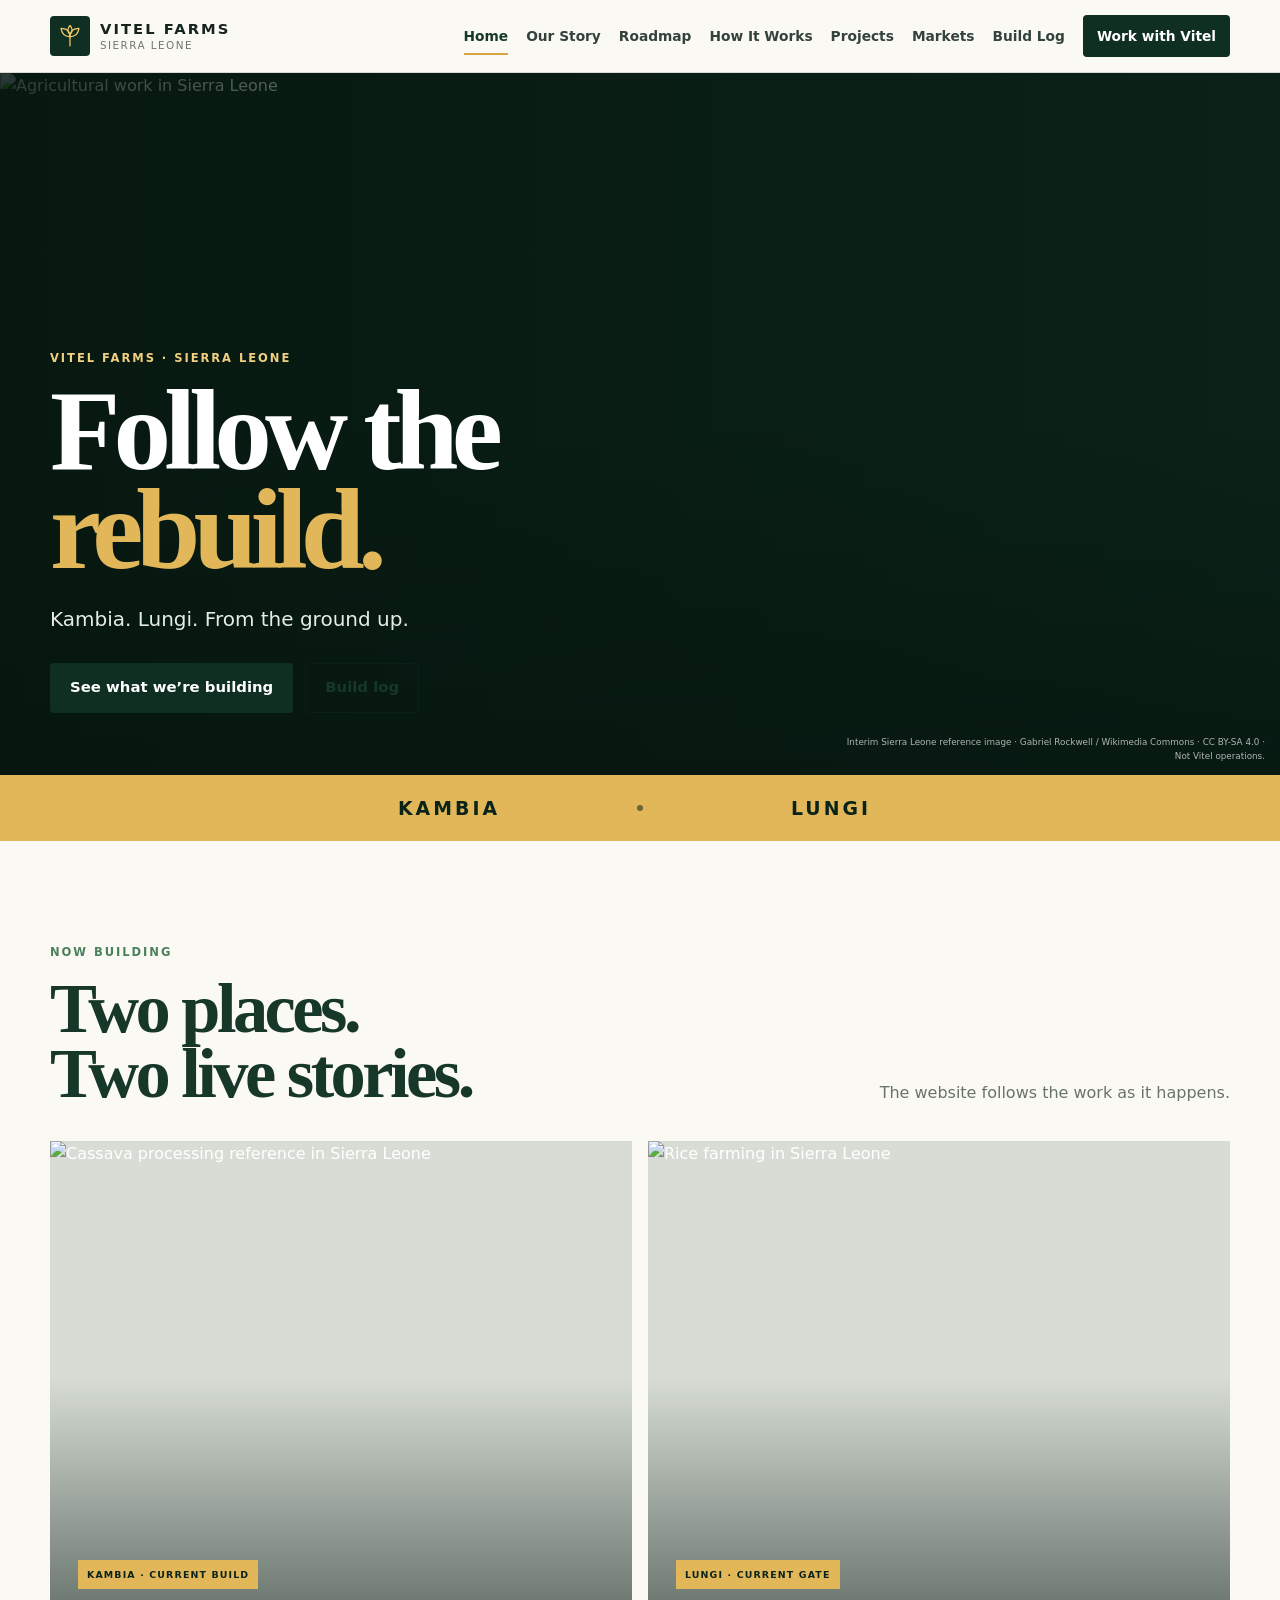
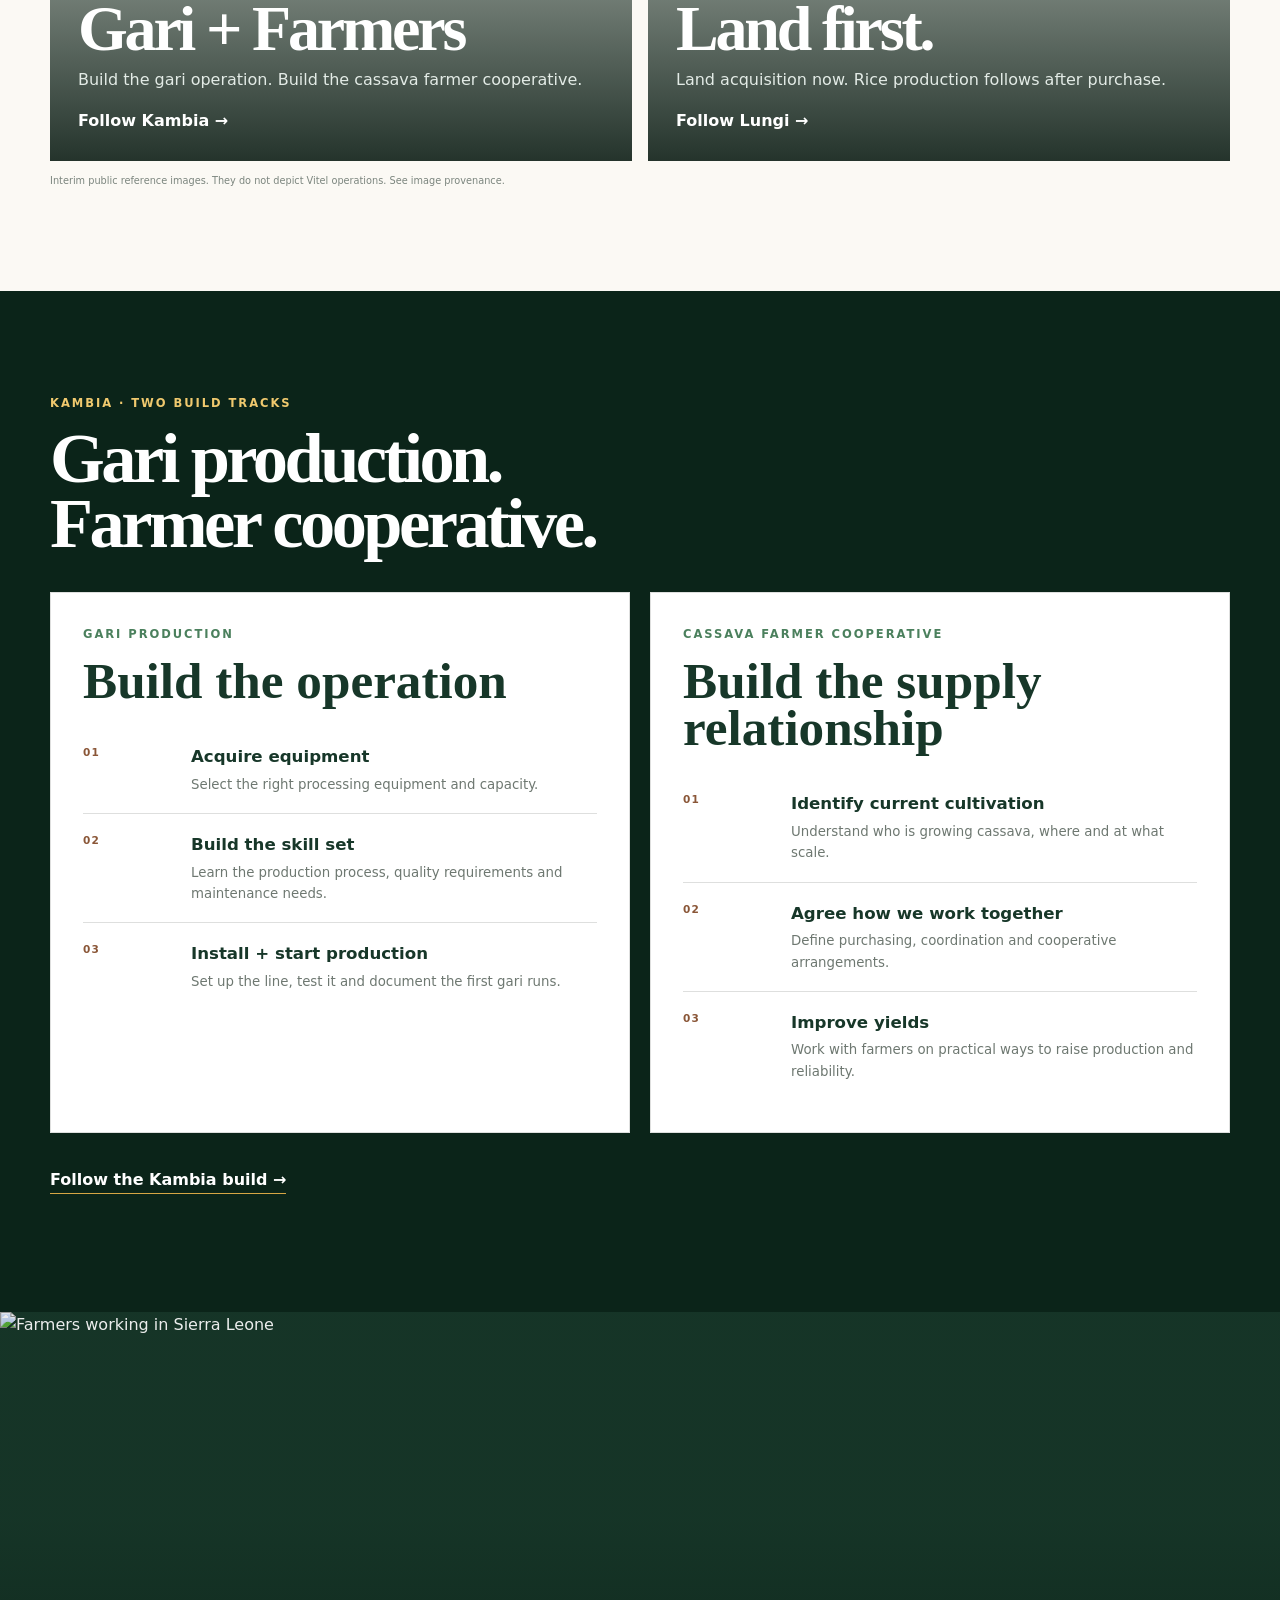
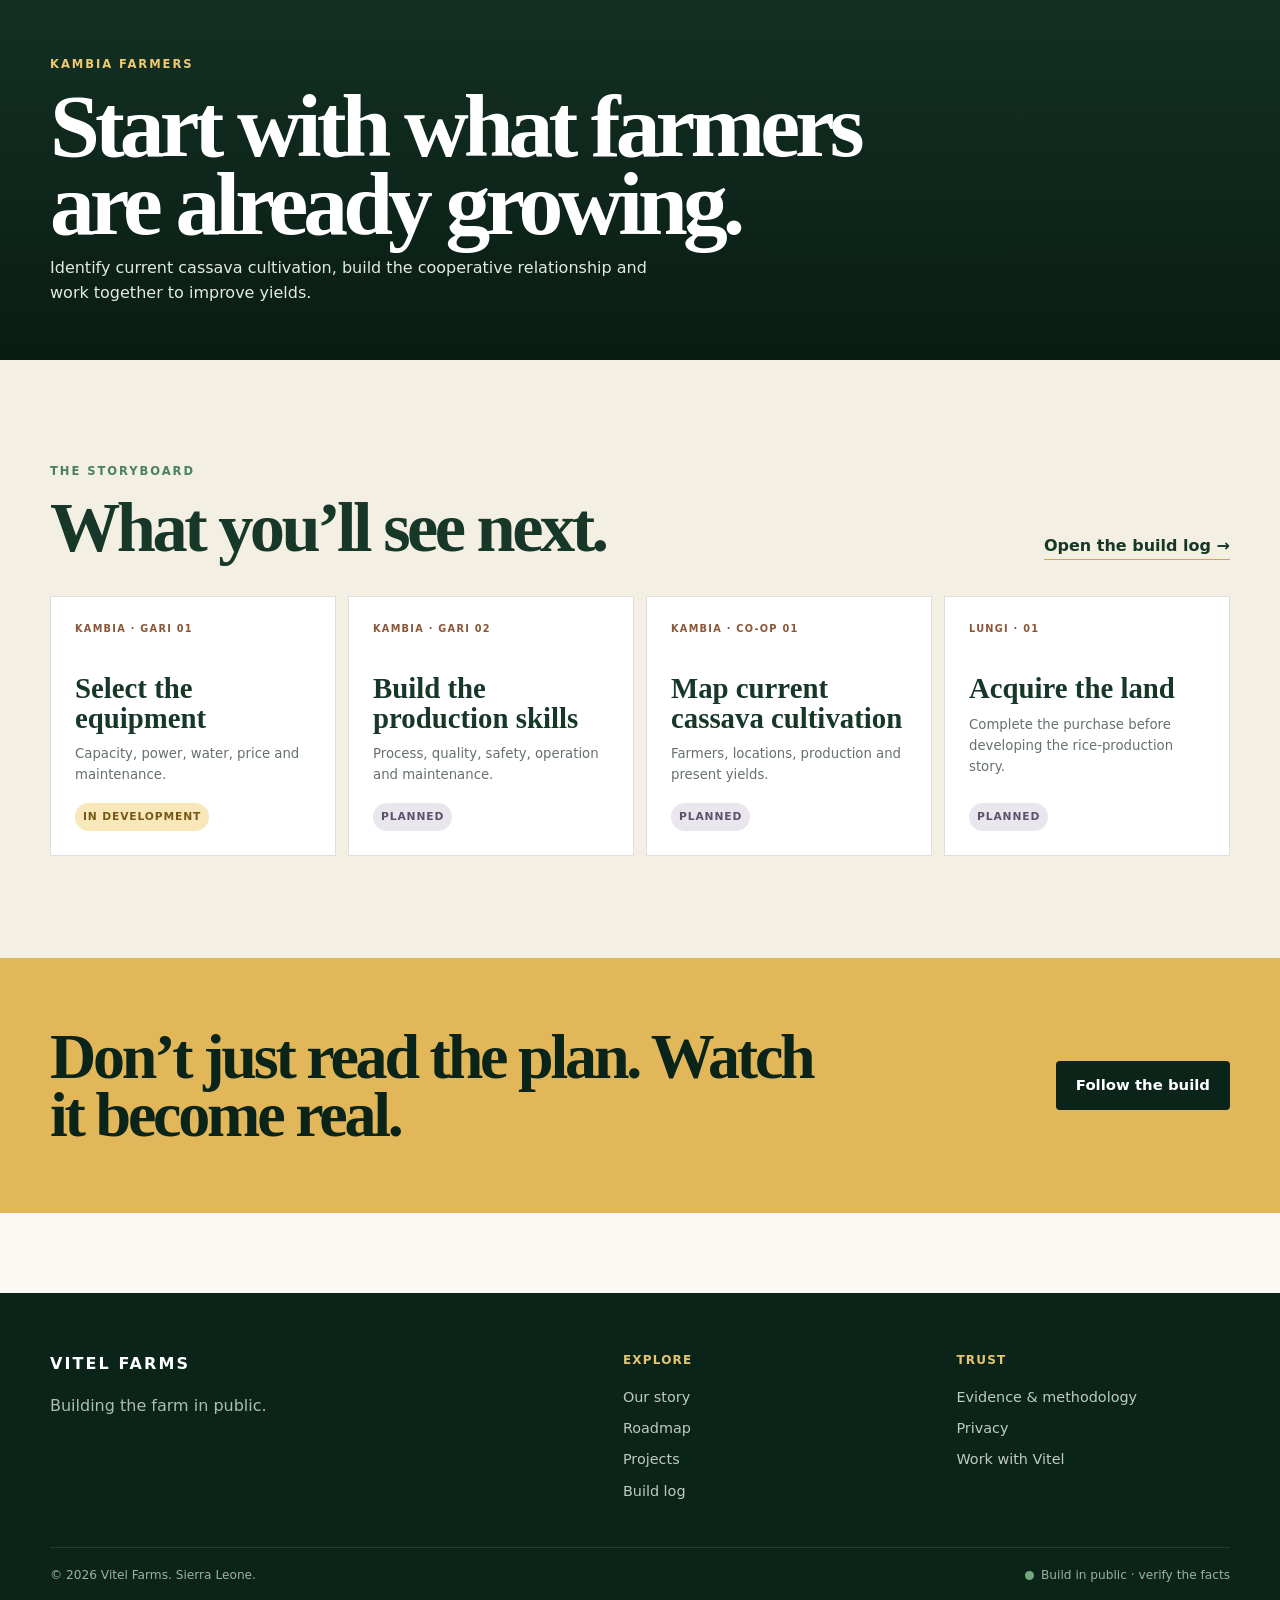
==== index.html @ 7cb83518 "Refocus Vitel homepage on Kambia gari and farmer cooperative" ====
<!doctype html>
<html lang="en">
<head>
<meta charset="utf-8"><meta name="viewport" content="width=device-width,initial-scale=1">
<title>Vitel Farms Sierra Leone · Building the farm in public</title>
<meta name="description" content="Follow Vitel Farms as it builds gari production and a cassava farmer cooperative in Kambia and moves toward land acquisition for rice production in Lungi.">
<meta name="theme-color" content="#0b2419">
<meta property="og:title" content="Vitel Farms · Building the farm in public"><meta property="og:description" content="Kambia: gari production and cassava farmer cooperative. Lungi: land acquisition for rice."><meta property="og:type" content="website"><meta property="og:site_name" content="Vitel Farms"><meta property="og:image" content="https://thetrevoryoung.github.io/vitel-farms-site/assets/img/vitel-social-card.jpg">
<meta name="twitter:card" content="summary_large_image"><meta name="twitter:title" content="Vitel Farms · Building the farm in public"><meta name="twitter:description" content="Kambia and Lungi. Follow the build from the ground up."><meta name="twitter:image" content="https://thetrevoryoung.github.io/vitel-farms-site/assets/img/vitel-social-card.jpg">
<link rel="icon" href="assets/img/favicon.svg" type="image/svg+xml"><link rel="manifest" href="site.webmanifest"><link rel="stylesheet" href="assets/css/styles.css"><link rel="stylesheet" data-vitel-visual-refresh href="assets/css/visual-refresh.css"><link rel="stylesheet" href="assets/css/build-story.css">
<script type="application/ld+json">{"@context":"https://schema.org","@type":"Organization","name":"Vitel Farms","founder":{"@type":"Person","name":"Trevor Young"},"description":"A Sierra Leonean agribusiness building gari production and a cassava farmer cooperative in Kambia and planning rice production in Lungi.","areaServed":{"@type":"Country","name":"Sierra Leone"}}</script>
</head>
<body class="story-page">
<a class="skip-link" href="#main">Skip to content</a>
<header class="site-header"><div class="shell nav-wrap"><a class="brand" href="index.html" aria-label="Vitel Farms home"><span class="brand-mark" aria-hidden="true"><svg viewBox="0 0 64 64" role="img"><path d="M32 56V30"/><path d="M32 34C19 33 11 25 10 13c12 0 21 6 22 18"/><path d="M32 34c13-1 21-9 22-21-12 0-21 6-22 18"/><path d="M32 28C25 22 25 13 32 6c7 7 7 16 0 22"/></svg></span><span class="brand-copy"><strong>VITEL FARMS</strong><small>Sierra Leone</small></span></a><button class="menu-toggle" aria-label="Open navigation" aria-expanded="false"><span></span><span></span><span></span></button><nav class="main-nav"></nav></div></header>
<main id="main">

<section class="story-hero">
<img src="https://commons.wikimedia.org/wiki/Special:Redirect/file/A_Catholic_experimental_farm_in_Sierra_Leone.jpg" alt="Agricultural work in Sierra Leone" loading="eager" fetchpriority="high">
<div class="shell"><div class="eyebrow">VITEL FARMS · SIERRA LEONE</div><h1>Follow the <span>rebuild.</span></h1><p>Kambia. Lungi. From the ground up.</p><div class="button-row"><a class="btn primary" href="#now-building">See what we’re building</a><a class="btn secondary" href="updates.html">Build log</a></div></div>
<div class="story-credit">Interim Sierra Leone reference image · Gabriel Rockwell / Wikimedia Commons · CC BY-SA 4.0 · Not Vitel operations.</div>
</section>

<div class="story-strip"><div class="shell"><span>Kambia</span><i></i><span>Lungi</span></div></div>

<section class="story-section" id="now-building"><div class="shell"><div class="story-head"><div><div class="eyebrow">NOW BUILDING</div><h2>Two places.<br>Two live stories.</h2></div><p>The website follows the work as it happens.</p></div>
<div class="project-grid">
<a class="project-card" href="cassava.html"><img src="https://commons.wikimedia.org/wiki/Special:Redirect/file/Grounded_Cassava_Pulp._Gari_Production_(Ronsab_School).jpg" alt="Cassava processing reference in Sierra Leone" loading="lazy"><div class="project-copy"><span class="project-status">KAMBIA · CURRENT BUILD</span><h3>Gari + Farmers</h3><p>Build the gari operation. Build the cassava farmer cooperative.</p><strong>Follow Kambia →</strong></div></a>
<a class="project-card" href="rice.html"><img src="https://commons.wikimedia.org/wiki/Special:Redirect/file/Sierra_Leone_rice_farming.jpg" alt="Rice farming in Sierra Leone" loading="lazy"><div class="project-copy"><span class="project-status">LUNGI · CURRENT GATE</span><h3>Land first.</h3><p>Land acquisition now. Rice production follows after purchase.</p><strong>Follow Lungi →</strong></div></a>
</div><div class="story-note">Interim public reference images. They do not depict Vitel operations. See <a href="ASSET-PROVENANCE.md">image provenance</a>.</div></div></section>

<section class="story-section dark"><div class="shell"><div class="story-head"><div><div class="eyebrow light">KAMBIA · TWO BUILD TRACKS</div><h2>Gari production.<br>Farmer cooperative.</h2></div></div>
<div class="two-track">
<article class="track-panel"><div class="eyebrow">GARI PRODUCTION</div><h3>Build the operation</h3><div class="track-steps"><div class="track-step"><b>01</b><div><strong>Acquire equipment</strong><small>Select the right processing equipment and capacity.</small></div></div><div class="track-step"><b>02</b><div><strong>Build the skill set</strong><small>Learn the production process, quality requirements and maintenance needs.</small></div></div><div class="track-step"><b>03</b><div><strong>Install + start production</strong><small>Set up the line, test it and document the first gari runs.</small></div></div></div></article>
<article class="track-panel"><div class="eyebrow">CASSAVA FARMER COOPERATIVE</div><h3>Build the supply relationship</h3><div class="track-steps"><div class="track-step"><b>01</b><div><strong>Identify current cultivation</strong><small>Understand who is growing cassava, where and at what scale.</small></div></div><div class="track-step"><b>02</b><div><strong>Agree how we work together</strong><small>Define purchasing, coordination and cooperative arrangements.</small></div></div><div class="track-step"><b>03</b><div><strong>Improve yields</strong><small>Work with farmers on practical ways to raise production and reliability.</small></div></div></div></article>
</div><p style="margin-top:24px"><a class="text-link" href="cassava.html">Follow the Kambia build →</a></p></div></section>

<section class="story-image-band">
<img src="https://commons.wikimedia.org/wiki/Special:Redirect/file/Real_African_people_working_on_their_little_farm_in_Freetown.jpg" alt="Farmers working in Sierra Leone" loading="lazy">
<div class="shell"><div class="eyebrow light">KAMBIA FARMERS</div><h2>Start with what farmers are already growing.</h2><p>Identify current cassava cultivation, build the cooperative relationship and work together to improve yields.</p></div>
</section>

<section class="story-section cream"><div class="shell"><div class="story-head"><div><div class="eyebrow">THE STORYBOARD</div><h2>What you’ll see next.</h2></div><a class="text-link" href="updates.html">Open the build log →</a></div>
<div class="build-log-grid">
<article class="build-log-card"><span class="episode">KAMBIA · GARI 01</span><h3>Select the equipment</h3><p>Capacity, power, water, price and maintenance.</p><span class="status working">IN DEVELOPMENT</span></article>
<article class="build-log-card"><span class="episode">KAMBIA · GARI 02</span><h3>Build the production skills</h3><p>Process, quality, safety, operation and maintenance.</p><span class="status planned">PLANNED</span></article>
<article class="build-log-card"><span class="episode">KAMBIA · CO-OP 01</span><h3>Map current cassava cultivation</h3><p>Farmers, locations, production and present yields.</p><span class="status planned">PLANNED</span></article>
<article class="build-log-card"><span class="episode">LUNGI · 01</span><h3>Acquire the land</h3><p>Complete the purchase before developing the rice-production story.</p><span class="status planned">PLANNED</span></article>
</div></div></section>

<section class="story-final"><div class="shell"><h2>Don’t just read the plan. Watch it become real.</h2><a class="btn" href="updates.html">Follow the build</a></div></section>

</main>
<footer class="site-footer"><div class="shell footer-grid"><div><div class="footer-brand">VITEL FARMS</div><p>Building the farm in public.</p></div><div><h3>Explore</h3></div><div><h3>Trust</h3></div></div><div class="shell footer-bottom"><span>© <span data-year>2026</span> Vitel Farms. Sierra Leone.</span><span class="status-pill"><i></i> Build in public · verify the facts</span></div></footer>
<script src="assets/js/config.js"></script><script src="assets/js/main.js"></script>
</body>
</html>
---- assets/css/styles.css ----
:root{
  --ink:#17241d;--green:#173729;--green2:#24543e;--leaf:#4b805d;--gold:#d7a644;--sand:#f7f4ec;--cream:#fcfaf5;--white:#fff;--muted:#6e776f;--line:#d9ded8;--soft:#eaf0eb;--danger:#8c3a32;
  --shadow:0 18px 45px rgba(20,46,34,.12);--radius:20px;--shell:1180px;
}
*{box-sizing:border-box}html{scroll-behavior:smooth}body{margin:0;background:var(--cream);color:var(--ink);font-family:Inter,ui-sans-serif,system-ui,-apple-system,BlinkMacSystemFont,"Segoe UI",sans-serif;line-height:1.6;-webkit-font-smoothing:antialiased}body.nav-open,body.modal-open{overflow:hidden}
a{color:inherit;text-decoration:none}img,svg{max-width:100%;display:block}button,input,textarea{font:inherit}button{cursor:pointer}.shell{width:min(calc(100% - 40px),var(--shell));margin-inline:auto}.narrow{width:min(calc(100% - 40px),820px)}.skip-link{position:absolute;left:-9999px;top:8px;background:var(--gold);color:#111;padding:.7rem 1rem;z-index:999;border-radius:8px}.skip-link:focus{left:12px}.site-header{position:sticky;top:0;z-index:80;background:rgba(252,250,245,.94);backdrop-filter:blur(12px);border-bottom:1px solid rgba(23,55,41,.1)}.nav-wrap{height:78px;display:flex;align-items:center;gap:24px}.brand{display:inline-flex;align-items:center;gap:10px;min-width:max-content}.brand-mark{width:40px;height:40px;display:grid;place-items:center;border-radius:12px;background:var(--green)}.brand-mark svg{width:26px;height:26px;fill:none;stroke:#f0c567;stroke-width:3.2;stroke-linecap:round;stroke-linejoin:round}.brand-copy{display:grid;line-height:1.05}.brand-copy strong{font-size:.98rem;letter-spacing:.1em}.brand-copy small{text-transform:uppercase;font-size:.65rem;letter-spacing:.14em;color:var(--muted);margin-top:4px}.main-nav{margin-left:auto;display:flex;align-items:center;gap:22px;font-size:.91rem;font-weight:650}.main-nav a{position:relative;padding:10px 0;color:#33433b}.main-nav a:hover,.main-nav a.active{color:var(--green)}.main-nav a.active:after{content:"";position:absolute;left:0;right:0;bottom:2px;height:2px;background:var(--gold)}.main-nav .nav-cta{padding:10px 15px;border-radius:999px;background:var(--green);color:white}.main-nav .nav-cta:after{display:none}.menu-toggle{display:none;margin-left:auto;border:0;background:transparent;width:44px;height:44px;padding:10px}.menu-toggle span{display:block;height:2px;background:var(--green);margin:6px 0;transition:.2s}.menu-toggle.open span:nth-child(1){transform:translateY(8px) rotate(45deg)}.menu-toggle.open span:nth-child(2){opacity:0}.menu-toggle.open span:nth-child(3){transform:translateY(-8px) rotate(-45deg)}
.hero{overflow:hidden}.hero-home{background:radial-gradient(circle at 75% 10%,rgba(215,166,68,.18),transparent 35%),linear-gradient(135deg,#fbfaf6,#eef3ed);padding:86px 0 76px}.hero-grid{display:grid;grid-template-columns:1.1fr .9fr;gap:72px;align-items:center}.eyebrow{font-size:.72rem;font-weight:800;letter-spacing:.17em;color:var(--leaf);margin-bottom:14px}.eyebrow.light{color:#f0c96e}.hero h1,.page-hero h1,.section-heading h2,.cta-box h2,.model-callout h2{font-family:Georgia,"Times New Roman",serif;letter-spacing:-.035em;line-height:.98;margin:0;color:var(--green)}.hero h1{font-size:clamp(4rem,8vw,7.6rem)}.hero h1 span{color:var(--gold)}.hero-lead{font-size:1.18rem;max-width:650px;color:#425047;margin:25px 0 28px}.button-row{display:flex;gap:12px;align-items:center;flex-wrap:wrap}.btn{display:inline-flex;align-items:center;justify-content:center;border:1px solid transparent;border-radius:999px;padding:12px 19px;font-weight:750;font-size:.93rem;transition:.18s}.btn:hover{transform:translateY(-1px)}.btn.primary{background:var(--green);color:white}.btn.secondary{background:transparent;color:var(--green);border-color:#9eafa5}.btn.light{background:white;color:var(--green)}.microcopy{font-size:.76rem;color:#6d786f;max-width:590px;margin-top:18px}.scoreboard-card{background:var(--green);color:white;border-radius:28px;padding:30px;box-shadow:var(--shadow);position:relative;z-index:2}.scoreboard-top{display:flex;justify-content:space-between;font-size:.69rem;text-transform:uppercase;letter-spacing:.12em;color:#b7c9bd}.rank-line{display:flex;gap:20px;align-items:center;border-bottom:1px solid rgba(255,255,255,.14);padding:28px 0 24px}.rank-line>strong{font-family:Georgia,serif;font-size:4.2rem;color:#f1c56a;line-height:1}.rank-line div{display:grid}.rank-line b{font-size:1.28rem}.rank-line small{color:#c6d2cb}.rank-track{height:10px;background:rgba(255,255,255,.12);border-radius:20px;margin:26px 0 10px;overflow:hidden}.rank-track span{display:block;height:100%;background:linear-gradient(90deg,#f1c56a,#81aa78);border-radius:inherit}.rank-destination{display:flex;justify-content:space-between;align-items:center;font-size:.8rem;color:#bccbc1}.rank-destination b{font-family:Georgia,serif;font-size:1.7rem;color:white}.root-lines{height:90px;width:78%;margin:-12px auto 0;position:relative}.root-lines i{position:absolute;top:0;width:2px;background:linear-gradient(var(--gold),transparent);height:80px;transform-origin:top}.root-lines i:nth-child(1){left:25%;transform:rotate(25deg)}.root-lines i:nth-child(2){left:42%;transform:rotate(8deg)}.root-lines i:nth-child(3){left:58%;transform:rotate(-8deg)}.root-lines i:nth-child(4){left:75%;transform:rotate(-25deg)}
.stats-band{background:white;border-block:1px solid var(--line)}.stats-grid{display:grid;grid-template-columns:repeat(4,1fr)}.stats-grid>div{padding:30px 26px;border-right:1px solid var(--line);display:grid}.stats-grid>div:last-child{border-right:0}.stats-grid strong{font-family:Georgia,serif;font-size:2.15rem;color:var(--green);line-height:1.05}.stats-grid span{font-weight:700;margin-top:5px}.stats-grid small{color:var(--muted);font-size:.76rem}.section{padding:88px 0}.section.muted{background:#f0f3ee}.section.dark{background:var(--green);color:white}.split{display:grid;grid-template-columns:minmax(0,.8fr) minmax(0,1.2fr);gap:80px;align-items:start}.split.compact{gap:55px}.section-heading h2,.cta-box h2,.model-callout h2{font-size:clamp(2.4rem,4vw,4.1rem)}.section-heading p{color:var(--muted);font-size:1.05rem}.section-heading.centered{text-align:center;max-width:760px;margin:0 auto 42px}.prose{font-size:1.02rem;color:#425047}.prose p:first-child{margin-top:0}.text-link{display:inline-flex;margin-top:10px;font-weight:800;color:var(--green);border-bottom:1px solid var(--gold)}.dark .text-link{color:white}.four-grid,.three-grid,.two-grid,.six-grid{display:grid;gap:20px}.four-grid{grid-template-columns:repeat(4,1fr)}.three-grid{grid-template-columns:repeat(3,1fr)}.two-grid{grid-template-columns:repeat(2,1fr)}.six-grid{grid-template-columns:repeat(3,1fr)}.process-card,.feature-card,.pathway-card,.contact-path,.update-card,.product-grid>article,.market-cards>article,.readiness-grid>div{background:white;border:1px solid #dde2dc;border-radius:var(--radius);padding:28px;box-shadow:0 9px 24px rgba(24,53,40,.04)}.process-card>span,.contact-path>span,.icon-num{display:inline-flex;width:38px;height:38px;border-radius:50%;align-items:center;justify-content:center;background:#edf2ec;color:var(--green);font-weight:850;font-size:.8rem}.process-card h3,.feature-card h3,.pathway-card h3,.contact-path h2,.product-grid h3,.market-cards h3{color:var(--green);line-height:1.2}.process-card p,.feature-card p,.pathway-card p{color:#5a655e}.pathway-card{display:block;transition:.2s}.pathway-card:hover{transform:translateY(-4px);box-shadow:var(--shadow)}.pathway-card>span{font-size:.71rem;text-transform:uppercase;letter-spacing:.1em;color:var(--leaf);font-weight:850}.pathway-card b{color:var(--green)}.model-callout{display:grid;grid-template-columns:1fr .8fr;gap:70px;align-items:center}.dark h2{color:white}.dark p{color:#d5ded8}.network-graphic{min-height:340px;position:relative;display:grid;place-items:center}.nucleus{width:104px;height:104px;border-radius:50%;background:var(--gold);color:var(--green);display:grid;place-items:center;font:bold 3rem Georgia;box-shadow:0 0 0 18px rgba(255,255,255,.06),0 0 0 62px rgba(255,255,255,.04)}.node{position:absolute;width:22px;height:22px;border-radius:50%;background:#95b79e;box-shadow:0 0 0 7px rgba(255,255,255,.05)}.n1{top:10%;left:25%}.n2{top:17%;right:20%}.n3{top:50%;right:7%}.n4{bottom:8%;right:29%}.n5{bottom:12%;left:20%}.n6{top:48%;left:5%}.evidence-strip{border-top:1px solid var(--line);background:#fbfaf5}.cta-section{padding-top:25px}.cta-box{background:linear-gradient(125deg,#e9efe8,#f8eed5);border-radius:28px;padding:45px 52px;display:flex;justify-content:space-between;gap:30px;align-items:center}.cta-box h2{font-size:clamp(2rem,3vw,3.1rem);max-width:760px}
.page-hero{padding:80px 0 65px;background:radial-gradient(circle at 80% 0,rgba(215,166,68,.16),transparent 30%),linear-gradient(#f8f6ef,#eff2ed);border-bottom:1px solid var(--line)}.page-hero h1{font-size:clamp(3.2rem,6vw,5.7rem)}.page-hero p{font-size:1.15rem;color:#536058;max-width:700px}.mission-hero{background:radial-gradient(circle at 80% 0,rgba(215,166,68,.2),transparent 32%),linear-gradient(#eef3ed,#faf7ef)}.notice,.trust-banner,.legal-note{border-left:4px solid var(--gold);background:#f4f0e4;padding:16px 18px;border-radius:0 12px 12px 0}.timeline{display:grid;grid-template-columns:repeat(4,1fr);gap:1px;background:#d9dfd8;border:1px solid #d9dfd8;border-radius:18px;overflow:hidden}.timeline article{background:white;padding:26px}.timeline span{font-size:.72rem;font-weight:850;letter-spacing:.08em;color:var(--leaf)}.timeline h3{color:var(--green)}.values-list{display:grid;grid-template-columns:repeat(2,1fr);gap:14px}.values-list>div{border:1px solid var(--line);background:white;border-radius:14px;padding:17px}.values-list b{color:var(--green)}.values-list p{margin:4px 0 0;color:var(--muted)}.legacy-artifacts{display:grid;grid-template-columns:.58fr 1.42fr;gap:22px;margin-top:34px}.legacy-artifact{margin:0;background:white;border:1px solid var(--line);border-radius:18px;padding:18px;display:flex;flex-direction:column;justify-content:center}.legacy-artifact img{max-height:230px;width:100%;object-fit:contain;background:#fff}.legacy-artifact figcaption{font-size:.78rem;color:var(--muted);margin-top:12px}.rank-table-wrap{overflow-x:auto;border:1px solid var(--line);border-radius:16px;background:white}.rank-table{width:100%;border-collapse:collapse;min-width:620px}.rank-table th,.rank-table td{padding:13px 16px;border-bottom:1px solid #e5e8e4;text-align:left}.rank-table th{font-size:.74rem;text-transform:uppercase;letter-spacing:.08em;background:#eef2ed;color:var(--green)}.rank-table tr:last-child td{border-bottom:0}.table-note,.source-note{font-size:.78rem;color:var(--muted)}.milestone-line{display:grid;gap:0}.milestone-line>div{padding:22px 0;border-bottom:1px solid var(--line);display:grid;grid-template-columns:120px 1fr;gap:20px}.milestone-line span{font-weight:850;color:var(--leaf)}.system-map{height:480px;position:relative;display:grid;place-items:center}.system-center{width:130px;height:130px;border-radius:50%;background:var(--gold);display:grid;place-items:center;color:var(--green);font-weight:900;text-align:center;padding:15px;z-index:3}.system-ring{position:absolute;border:1px solid rgba(255,255,255,.28);border-radius:50%}.r1{width:280px;height:280px}.r2{width:450px;height:450px}.center-note{text-align:center;color:#d8e0db}.guardrails .x-list{margin:0;padding:0;list-style:none}.x-list li{padding:10px 0 10px 27px;position:relative;border-bottom:1px solid var(--line)}.x-list li:before{content:"×";position:absolute;left:0;color:var(--danger);font-weight:900}.check-list{list-style:none;padding:0}.check-list li{position:relative;padding:8px 0 8px 27px}.check-list li:before{content:"✓";position:absolute;left:0;color:var(--leaf);font-weight:900}.readiness-grid{display:grid;grid-template-columns:repeat(3,1fr);gap:18px}.stats-band.internal .stats-grid strong{font-size:1.65rem}.product-grid{display:grid;grid-template-columns:repeat(3,1fr);gap:18px}.market-cards{display:grid;grid-template-columns:repeat(2,1fr);gap:18px}.trust-banner{margin-top:28px}.updates-grid{display:grid;grid-template-columns:repeat(2,1fr);gap:18px}.update-card{position:relative}.update-meta{display:flex;gap:10px;align-items:center;margin-bottom:10px}.status{font-size:.67rem;font-weight:900;letter-spacing:.08em;text-transform:uppercase;padding:5px 8px;border-radius:999px}.status.complete{background:#dcebdd;color:#31593b}.status.working{background:#f8e8b9;color:#765817}.status.verify{background:#dce9ef;color:#315b6e}.status.planned{background:#e9e6ee;color:#5d526b}.status-key{display:flex;gap:8px;flex-wrap:wrap}.contact-grid{display:grid;grid-template-columns:repeat(3,1fr);gap:18px}.contact-path ul{padding-left:20px;color:#5d685f}.contact-status{display:flex;gap:12px;align-items:flex-start;background:#edf2ed;border:1px solid #d9e1da;border-radius:14px;padding:17px}.contact-status i,.status-pill i{width:9px;height:9px;border-radius:50%;background:var(--gold);flex:0 0 auto;margin-top:7px}.contact-status div{display:grid}.contact-status small{color:var(--muted)}.modal{display:none;position:fixed;inset:0;z-index:120}.modal[aria-hidden="false"]{display:block}.modal-backdrop{position:absolute;inset:0;background:rgba(12,27,20,.72)}.modal-panel{position:relative;width:min(calc(100% - 34px),620px);max-height:90vh;overflow:auto;margin:5vh auto;background:white;border-radius:22px;padding:34px;box-shadow:var(--shadow)}.modal-close{position:absolute;right:16px;top:12px;border:0;background:transparent;font-size:2rem;color:var(--muted)}.modal form{display:grid;gap:13px}.modal label{display:grid;gap:5px;font-size:.82rem;font-weight:750;color:#405048}.modal input,.modal textarea{width:100%;border:1px solid #cdd6cf;border-radius:10px;padding:11px 12px;background:#fbfcfa}.modal input:focus,.modal textarea:focus{outline:2px solid rgba(36,84,62,.25);border-color:var(--leaf)}.form-feedback{min-height:1.5em;color:var(--leaf);font-size:.82rem}.source-list{display:grid;gap:14px}.source-list>div{padding:18px;border:1px solid var(--line);border-radius:14px;background:white}.source-list a{font-weight:800;color:var(--green)}.legal-copy{max-width:800px}.legal-copy h2{color:var(--green);margin-top:2em}.legal-copy p,.legal-copy li{color:#4f5d55}.light-prose{color:#d7e0da}
.site-footer{background:#102b20;color:#d6dfd8;margin-top:80px}.footer-grid{display:grid;grid-template-columns:1.5fr .8fr .8fr;gap:60px;padding:58px 0 40px}.footer-brand{font-weight:900;letter-spacing:.13em;color:white}.site-footer h3{font-size:.75rem;text-transform:uppercase;letter-spacing:.1em;color:#e7c46e;margin:0 0 12px}.site-footer a{display:block;color:#becbc3;font-size:.9rem;padding:4px 0}.site-footer p{color:#aebdb4}.footer-bottom{padding:18px 0 24px;border-top:1px solid rgba(255,255,255,.1);display:flex;justify-content:space-between;gap:20px;font-size:.76rem;color:#9faea5}.status-pill{display:inline-flex;align-items:center;gap:7px}.status-pill i{margin-top:0;background:#74a87e}
.reveal{opacity:1;transform:none}.delay-1,.delay-2,.delay-3{transition-delay:0s}@media (prefers-reduced-motion:reduce){html{scroll-behavior:auto}.btn,.pathway-card{transition:none}}
@media(max-width:980px){.main-nav{display:none;position:fixed;inset:78px 0 auto 0;background:var(--cream);padding:20px 24px 30px;box-shadow:0 20px 30px rgba(0,0,0,.08);flex-direction:column;align-items:stretch;gap:0;max-height:calc(100vh - 78px);overflow:auto}.main-nav.open{display:flex}.main-nav a{padding:13px 5px;border-bottom:1px solid var(--line)}.main-nav a.active:after{display:none}.main-nav .nav-cta{margin-top:13px;text-align:center;border:0}.menu-toggle{display:block}.hero-grid,.split,.model-callout{grid-template-columns:1fr;gap:42px}.hero-visual{max-width:620px}.four-grid,.timeline{grid-template-columns:repeat(2,1fr)}.three-grid,.contact-grid,.product-grid,.readiness-grid{grid-template-columns:repeat(2,1fr)}.six-grid{grid-template-columns:repeat(2,1fr)}.stats-grid{grid-template-columns:repeat(2,1fr)}.stats-grid>div:nth-child(2){border-right:0}.stats-grid>div:nth-child(-n+2){border-bottom:1px solid var(--line)}.footer-grid{grid-template-columns:1fr 1fr}.footer-grid>div:first-child{grid-column:1/-1}.legacy-artifacts{grid-template-columns:1fr 1.5fr}}
@media(max-width:650px){.shell,.narrow{width:min(calc(100% - 28px),var(--shell))}.nav-wrap{height:70px}.main-nav{inset:70px 0 auto}.hero-home{padding:58px 0 48px}.hero h1{font-size:clamp(3.5rem,18vw,5.5rem)}.page-hero{padding:58px 0 50px}.page-hero h1{font-size:clamp(2.8rem,13vw,4.5rem)}.section{padding:64px 0}.section-heading h2,.model-callout h2{font-size:clamp(2.3rem,11vw,3.2rem)}.four-grid,.three-grid,.two-grid,.six-grid,.contact-grid,.product-grid,.market-cards,.updates-grid,.readiness-grid,.timeline,.values-list,.legacy-artifacts{grid-template-columns:1fr}.stats-grid{grid-template-columns:1fr}.stats-grid>div{border-right:0;border-bottom:1px solid var(--line)!important}.stats-grid>div:last-child{border-bottom:0!important}.cta-box{padding:30px 24px;display:grid}.footer-grid{grid-template-columns:1fr;gap:25px}.footer-grid>div:first-child{grid-column:auto}.footer-bottom{display:grid}.scoreboard-card{padding:23px}.rank-line>strong{font-size:3.5rem}.system-map{height:340px}.r1{width:210px;height:210px}.r2{width:330px;height:330px}.system-center{width:105px;height:105px;font-size:.86rem}.milestone-line>div{grid-template-columns:1fr;gap:4px}.modal-panel{padding:28px 20px}.button-row .btn{width:100%}.contact-path .btn{width:100%}}

/* Vitel visual evolution v1.5 — land, production, value and market */
:root{--soil:#704830;--clay:#a25f42;--earth:#c58a5b;--field-paper:#f0ede3;--data:#52635a;--verified:#356c68;--amber:#a77726}
.hero-home{position:relative;background:linear-gradient(90deg,rgba(112,72,48,.035) 1px,transparent 1px) 0 0/46px 46px,linear-gradient(rgba(112,72,48,.025) 1px,transparent 1px) 0 0/46px 46px,radial-gradient(circle at 78% 12%,rgba(215,166,68,.22),transparent 34%),linear-gradient(135deg,#fbfaf6,#eef3ed 62%,#f4eee2)}.hero-home:after{content:"";position:absolute;left:0;right:0;bottom:0;height:7px;background:linear-gradient(90deg,var(--soil),var(--clay),var(--gold),var(--leaf),var(--green));opacity:.78}.hero-home .hero-grid{position:relative;z-index:1}.hero-home h1{font-size:clamp(3.8rem,7vw,6.5rem);max-width:760px}.hero-lead{max-width:610px}.hero-visual{position:relative}.hero-proof-note{margin:16px 8px 0;padding:12px 14px;border-left:3px solid var(--clay);background:rgba(255,255,255,.56);color:#59645d;font-size:.76rem;line-height:1.45}.hero-proof-note strong{color:var(--green)}
.stats-band.operating-band{background:#fffdf8}.stats-band.operating-band .stats-grid strong{font-size:1.55rem}.stats-band.operating-band .stats-grid>div:nth-child(1){border-top:3px solid var(--leaf)}.stats-band.operating-band .stats-grid>div:nth-child(2){border-top:3px solid var(--gold)}.stats-band.operating-band .stats-grid>div:nth-child(3){border-top:3px solid var(--verified)}.stats-band.operating-band .stats-grid>div:nth-child(4){border-top:3px solid var(--soil)}
.section.earth{background:var(--field-paper)}.section.market-tint{background:#f5f0e7}.section-heading .section-intro{max-width:760px}
.value-chain{display:grid;grid-template-columns:repeat(6,minmax(0,1fr));gap:0;margin-top:38px;border:1px solid #d8d2c5;border-radius:22px;overflow:hidden;background:white}.chain-step{min-height:190px;padding:26px 22px 24px;position:relative;border-right:1px solid #e2ddd2;display:flex;flex-direction:column;justify-content:space-between}.chain-step:last-child{border-right:0}.chain-step:after{content:"→";position:absolute;right:-13px;top:50%;transform:translateY(-50%);width:26px;height:26px;border-radius:50%;display:grid;place-items:center;background:var(--cream);border:1px solid #d8d2c5;color:var(--soil);font-weight:900;z-index:2}.chain-step:last-child:after{display:none}.chain-step .chain-num{font-size:.68rem;font-weight:900;letter-spacing:.13em;color:var(--clay)}.chain-step h3{margin:24px 0 8px;color:var(--green);line-height:1.12;font-size:1.05rem}.chain-step p{margin:0;color:#657068;font-size:.82rem;line-height:1.45}.chain-step:nth-child(1){box-shadow:inset 0 5px var(--soil)}.chain-step:nth-child(2){box-shadow:inset 0 5px var(--leaf)}.chain-step:nth-child(3){box-shadow:inset 0 5px var(--earth)}.chain-step:nth-child(4){box-shadow:inset 0 5px var(--gold)}.chain-step:nth-child(5){box-shadow:inset 0 5px var(--clay)}.chain-step:nth-child(6){box-shadow:inset 0 5px var(--green)}
.process-grid .process-card{box-shadow:none;border-color:#d9ddd7;min-height:225px}.process-grid .process-card:nth-child(1){border-top:4px solid var(--verified)}.process-grid .process-card:nth-child(2){border-top:4px solid var(--leaf)}.process-grid .process-card:nth-child(3){border-top:4px solid var(--gold)}.process-grid .process-card:nth-child(4){border-top:4px solid var(--soil)}
.network-flow{display:grid;grid-template-columns:repeat(6,minmax(0,1fr));gap:10px;align-items:stretch}.network-stage{position:relative;padding:22px 18px;min-height:165px;border:1px solid rgba(255,255,255,.16);border-radius:16px;background:rgba(255,255,255,.055)}.network-stage:not(:last-child):after{content:"→";position:absolute;right:-12px;top:48%;color:#efc76d;font-weight:900;z-index:2}.network-stage b{display:block;color:white;line-height:1.2;margin:14px 0 8px}.network-stage p{font-size:.78rem;line-height:1.42;margin:0;color:#c9d5cd}.status-chip{display:inline-flex;align-items:center;border-radius:999px;padding:5px 8px;font-size:.61rem;text-transform:uppercase;letter-spacing:.09em;font-weight:900;white-space:nowrap}.status-chip.verify{background:#dce9ef;color:#315b6e}.status-chip.building{background:#f8e8b9;color:#765817}.status-chip.planned{background:#e9e6ee;color:#5d526b}.status-chip.market,.status-chip.current{background:#dcebdd;color:#31593b}.network-flow.light .network-stage{background:white;border-color:#d9ddd7}.network-flow.light .network-stage b{color:var(--green)}.network-flow.light .network-stage p{color:#627068}.network-flow.light .network-stage:not(:last-child):after{color:var(--soil)}
.market-loop{display:grid;grid-template-columns:repeat(4,minmax(0,1fr));gap:14px;margin-top:34px}.market-loop-step{position:relative;min-height:175px;padding:24px 22px;border-radius:18px;background:white;border:1px solid #ddd6c9}.market-loop-step:not(:last-child):after{content:"→";position:absolute;right:-13px;top:50%;transform:translateY(-50%);z-index:2;width:26px;height:26px;border-radius:50%;background:var(--green);color:white;display:grid;place-items:center;font-weight:900}.market-loop-step span{font-size:.67rem;font-weight:900;letter-spacing:.11em;color:var(--clay)}.market-loop-step h3{margin:20px 0 8px;color:var(--green);line-height:1.15}.market-loop-step p{margin:0;color:#637068;font-size:.84rem}
.evidence-ledger{display:grid;grid-template-columns:repeat(3,1fr);gap:16px;margin-top:30px}.evidence-ledger article{background:white;border:1px solid #d9ddd7;border-radius:18px;padding:24px}.evidence-ledger article:nth-child(1){border-top:4px solid var(--verified)}.evidence-ledger article:nth-child(2){border-top:4px solid var(--amber)}.evidence-ledger article:nth-child(3){border-top:4px solid var(--soil)}.evidence-ledger h3{color:var(--green);margin:12px 0 8px}.evidence-ledger p{color:#647068;margin:0;font-size:.88rem}
.origin-compact{padding:34px 0;border-block:1px solid #ddd8cd;background:#faf6ee}.origin-compact .shell{display:grid;grid-template-columns:.7fr 1.3fr;gap:55px;align-items:center}.origin-compact p{margin:0;color:#5f6b63}
.page-hero{background:linear-gradient(90deg,rgba(112,72,48,.025) 1px,transparent 1px) 0 0/48px 48px,radial-gradient(circle at 80% 0,rgba(215,166,68,.17),transparent 30%),linear-gradient(#f8f6ef,#eff2ed)}.page-hero h1{font-size:clamp(3.1rem,5.5vw,5.2rem)}.product-grid>article,.market-cards>article,.six-grid>article{box-shadow:none}.product-grid>article{border-top:4px solid var(--gold)}.market-cards>article{border-top:4px solid var(--green)}.six-grid>article{background:white;border:1px solid #ddd8ce;border-radius:18px;padding:24px}.six-grid>article b{color:var(--clay);font-size:.72rem;letter-spacing:.1em}.six-grid>article h3{color:var(--green);margin:14px 0 7px}.six-grid>article p{color:#637068;margin:0}.source-list>article{display:grid;grid-template-columns:54px 1fr;gap:16px;padding:20px;border:1px solid var(--line);border-radius:14px;background:white}.source-list>article>span{font-weight:900;color:var(--clay)}.source-list>article h3{margin:0 0 6px;color:var(--green)}.source-list>article p{margin:0 0 8px;color:#5d6961}.source-list>article a{font-weight:800;color:var(--green)}
@media(max-width:980px){.value-chain{grid-template-columns:repeat(3,1fr)}.chain-step:nth-child(3){border-right:0}.chain-step:nth-child(3):after{display:none}.chain-step:nth-child(-n+3){border-bottom:1px solid #e2ddd2}.network-flow{grid-template-columns:repeat(3,1fr)}.network-stage:nth-child(3):after{display:none}.market-loop{grid-template-columns:repeat(2,1fr)}.market-loop-step:nth-child(2):after{display:none}.evidence-ledger{grid-template-columns:1fr 1fr}.evidence-ledger article:last-child{grid-column:1/-1}.origin-compact .shell{grid-template-columns:1fr;gap:18px}}
@media(max-width:650px){.hero-home h1{font-size:clamp(3.15rem,15vw,4.7rem)}.hero-proof-note{margin-inline:0}.value-chain{grid-template-columns:1fr}.chain-step{min-height:0;border-right:0;border-bottom:1px solid #e2ddd2}.chain-step:after{content:"↓";right:50%;top:auto;bottom:-14px;transform:translateX(50%)}.chain-step:nth-child(3):after{display:grid}.chain-step:last-child{border-bottom:0}.chain-step:last-child:after{display:none}.network-flow{grid-template-columns:1fr}.network-stage{min-height:0}.network-stage:not(:last-child):after{content:"↓";right:50%;top:auto;bottom:-15px;transform:translateX(50%)}.network-stage:nth-child(3):after{display:block}.market-loop{grid-template-columns:1fr}.market-loop-step{min-height:0}.market-loop-step:not(:last-child):after{content:"↓";right:50%;top:auto;bottom:-14px;transform:translateX(50%)}.market-loop-step:nth-child(2):after{display:grid}.evidence-ledger{grid-template-columns:1fr}.evidence-ledger article:last-child{grid-column:auto}.page-hero h1{font-size:clamp(2.7rem,12vw,4rem)}}
/* System-map label layout */
.system-ring{display:flex;flex-wrap:wrap;align-content:center;justify-content:center;gap:10px;padding:54px}.system-ring span{display:inline-flex;align-items:center;justify-content:center;background:rgba(255,255,255,.09);border:1px solid rgba(255,255,255,.18);border-radius:999px;padding:6px 10px;color:#dfe8e2;font-size:.74rem;line-height:1.15;text-align:center;max-width:120px}.system-ring.r1{padding:38px}.system-ring.r1 span{background:rgba(241,197,106,.12);border-color:rgba(241,197,106,.22)}
@media(max-width:650px){.system-ring{padding:36px 28px;gap:7px}.system-ring.r1{padding:26px 20px}.system-ring span{font-size:.65rem;padding:5px 8px;max-width:95px}}
---- assets/css/visual-refresh.css ----
/* Vitel Farms visual-first refresh v2.0
   References: Next Big Farm, AgriPro, Visit Rwanda
   Purpose: more visual, editorial, concise, agriculture-first presentation. */

:root{
  --vf-forest:#0f2f22;
  --vf-forest-2:#163f2d;
  --vf-leaf:#6f966d;
  --vf-lime:#bdd08b;
  --vf-gold:#e1b75a;
  --vf-earth:#8a5637;
  --vf-cream:#f5f1e7;
  --vf-paper:#fbf9f4;
  --vf-ink:#152019;
  --vf-muted:#6b746e;
  --vf-line:rgba(21,32,25,.14);
  --vf-shadow:0 18px 60px rgba(9,31,21,.14);
}

body{background:var(--vf-paper)}
.site-header{background:rgba(251,249,244,.96);border-bottom:1px solid var(--vf-line)}
.nav-wrap{height:72px}
.brand-mark{border-radius:4px;background:var(--vf-forest)}
.brand-copy strong{letter-spacing:.14em;font-size:.92rem}
.main-nav{gap:18px;font-size:.86rem}
.main-nav .nav-cta,.btn{border-radius:4px}
.main-nav .nav-cta{padding:10px 14px;background:var(--vf-forest)}
.btn.primary{background:var(--vf-forest)}
.btn.secondary{border-color:rgba(15,47,34,.35)}

/* Generic inner-page refinement */
.page-hero{background:linear-gradient(135deg,#f5f1e7,#eef1ea);padding:84px 0 68px}
.page-hero h1,.section-heading h2,.cta-box h2,.model-callout h2{letter-spacing:-.045em}
.feature-card,.process-card,.pathway-card,.contact-path,.update-card,.product-grid>article,.market-cards>article,.readiness-grid>div{border-radius:8px;box-shadow:none}
.cta-box{border-radius:8px;background:linear-gradient(120deg,#e6ecdf,#f3e2bb)}
.site-footer{background:#0b2419}

/* Homepage */
.visual-home .site-footer{margin-top:0}
.vf-hero{position:relative;min-height:78vh;display:flex;align-items:flex-end;overflow:hidden;background:#0b2419;color:#fff}
.vf-hero-media{position:absolute;inset:0;margin:0}
.vf-hero-media img{width:100%;height:100%;object-fit:cover;object-position:center 52%}
.vf-hero-media:after{content:"";position:absolute;inset:0;background:linear-gradient(90deg,rgba(7,25,17,.86) 0%,rgba(7,25,17,.61) 48%,rgba(7,25,17,.16) 78%),linear-gradient(0deg,rgba(7,25,17,.72) 0%,transparent 45%)}
.vf-hero-inner{position:relative;z-index:2;padding:clamp(90px,14vh,160px) 0 66px;width:100%}
.vf-kicker{display:flex;align-items:center;gap:10px;font-size:.72rem;font-weight:850;letter-spacing:.16em;text-transform:uppercase;color:#d9e1cc;margin-bottom:18px}
.vf-kicker:before{content:"";display:block;width:44px;height:2px;background:var(--vf-gold)}
.vf-hero h1{font-family:Georgia,"Times New Roman",serif;font-size:clamp(4.2rem,8.5vw,8.7rem);letter-spacing:-.06em;line-height:.87;max-width:950px;margin:0;color:#fff}
.vf-hero h1 em{display:block;color:var(--vf-gold);font-style:normal}
.vf-hero-copy{font-size:clamp(1rem,1.7vw,1.24rem);max-width:660px;color:#e7ece8;margin:26px 0 30px;line-height:1.55}
.vf-hero .btn.primary{background:var(--vf-gold);color:#13241b}
.vf-hero .btn.secondary{color:#fff;border-color:rgba(255,255,255,.55)}
.vf-image-credit{position:absolute;z-index:3;right:18px;bottom:14px;max-width:430px;text-align:right;color:rgba(255,255,255,.72);font-size:.61rem;line-height:1.35}
.vf-image-credit a{text-decoration:underline;text-underline-offset:2px}

.vf-marquee{background:var(--vf-gold);color:#13241b;border-bottom:1px solid rgba(0,0,0,.1)}
.vf-marquee .shell{min-height:54px;display:flex;align-items:center;justify-content:space-between;gap:18px;font-size:.71rem;font-weight:900;letter-spacing:.13em;text-transform:uppercase}
.vf-marquee i{width:5px;height:5px;border-radius:50%;background:var(--vf-forest);opacity:.58}

.vf-section{padding:clamp(72px,9vw,118px) 0}
.vf-section.tight{padding:64px 0}
.vf-section.dark{background:var(--vf-forest);color:#fff}
.vf-section.cream{background:var(--vf-cream)}
.vf-section-header{display:grid;grid-template-columns:minmax(0,.7fr) minmax(0,1.3fr);gap:70px;align-items:end;margin-bottom:46px}
.vf-section-label{font-size:.68rem;font-weight:900;letter-spacing:.17em;text-transform:uppercase;color:var(--vf-earth)}
.dark .vf-section-label{color:var(--vf-gold)}
.vf-section-header h2,.vf-big-copy{font-family:Georgia,"Times New Roman",serif;font-size:clamp(2.8rem,5vw,5.4rem);line-height:.94;letter-spacing:-.05em;margin:0;color:var(--vf-forest)}
.dark .vf-section-header h2,.dark .vf-big-copy{color:#fff}
.vf-section-header p{max-width:650px;margin:0;color:var(--vf-muted);font-size:1.02rem}
.dark .vf-section-header p{color:#c7d2cb}

.vf-editorial-grid{display:grid;grid-template-columns:1.35fr .65fr;gap:18px}
.vf-editorial-lead{min-height:360px;background:var(--vf-forest);color:#fff;padding:clamp(32px,5vw,62px);display:flex;flex-direction:column;justify-content:space-between}
.vf-editorial-lead h2{font-family:Georgia,"Times New Roman",serif;font-size:clamp(3rem,5.5vw,5.9rem);line-height:.92;letter-spacing:-.055em;margin:0;max-width:800px}
.vf-editorial-lead p{max-width:600px;color:#d2ddd6;margin:24px 0 0}
.vf-editorial-side{background:var(--vf-gold);padding:34px;display:flex;flex-direction:column;justify-content:space-between;min-height:360px}
.vf-editorial-side strong{font-family:Georgia,"Times New Roman",serif;font-size:clamp(3rem,6vw,5rem);line-height:.9;color:var(--vf-forest)}
.vf-editorial-side p{margin:0;color:#263b30;font-weight:650}

.vf-strategy-grid{display:grid;grid-template-columns:repeat(4,1fr);border-top:1px solid rgba(255,255,255,.2);border-bottom:1px solid rgba(255,255,255,.2)}
.vf-strategy-card{padding:34px 25px 38px;border-right:1px solid rgba(255,255,255,.18)}
.vf-strategy-card:last-child{border-right:0}
.vf-strategy-card span{display:block;color:var(--vf-gold);font-size:.72rem;font-weight:900;letter-spacing:.14em;margin-bottom:54px}
.vf-strategy-card h3{font-family:Georgia,"Times New Roman",serif;font-size:2rem;margin:0 0 12px;color:#fff}
.vf-strategy-card p{margin:0;color:#bdcbc2;font-size:.88rem}

.vf-image-grid{display:grid;grid-template-columns:1.15fr .85fr;gap:16px}
.vf-image-card{position:relative;min-height:520px;overflow:hidden;background:#d8ded7}
.vf-image-card.small{min-height:520px}
.vf-image-card img{width:100%;height:100%;position:absolute;inset:0;object-fit:cover;transition:transform .45s ease}
.vf-image-card:hover img{transform:scale(1.018)}
.vf-image-card:after{content:"";position:absolute;inset:0;background:linear-gradient(0deg,rgba(7,25,17,.8),transparent 55%)}
.vf-image-card-copy{position:absolute;z-index:2;left:26px;right:26px;bottom:24px;color:#fff}
.vf-image-card-copy small{display:block;font-size:.64rem;letter-spacing:.13em;text-transform:uppercase;color:#e6c873;font-weight:900;margin-bottom:6px}
.vf-image-card-copy h3{font-family:Georgia,"Times New Roman",serif;font-size:clamp(2rem,3vw,3.2rem);line-height:.96;margin:0 0 9px;color:#fff}
.vf-image-card-copy p{margin:0;max-width:560px;color:#e1e8e3;font-size:.82rem}
.vf-reference-tag{position:absolute;z-index:3;left:14px;top:14px;background:rgba(8,30,20,.86);color:#fff;padding:7px 9px;font-size:.56rem;font-weight:900;letter-spacing:.1em;text-transform:uppercase}

.vf-cassava{display:grid;grid-template-columns:.92fr 1.08fr;min-height:620px;background:#e6e0d1}
.vf-cassava-media{position:relative;min-height:520px;overflow:hidden}
.vf-cassava-media img{position:absolute;inset:0;width:100%;height:100%;object-fit:cover}
.vf-cassava-copy{padding:clamp(45px,7vw,88px);display:flex;flex-direction:column;justify-content:center}
.vf-cassava-copy .vf-section-label{margin-bottom:18px}
.vf-cassava-copy h2{font-family:Georgia,"Times New Roman",serif;font-size:clamp(3.2rem,6vw,6.2rem);line-height:.9;letter-spacing:-.055em;margin:0 0 25px;color:var(--vf-forest)}
.vf-cassava-copy h2 span{color:var(--vf-earth)}
.vf-cassava-copy p{max-width:560px;color:#58635c;margin:0 0 25px}
.vf-cassava-copy .text-link{align-self:flex-start}

.vf-kambia-grid{display:grid;grid-template-columns:.72fr 1.28fr;gap:60px;align-items:center}
.vf-map-card{background:#fff;border:1px solid var(--vf-line);padding:24px}
.vf-map-card img{width:100%;max-height:420px;object-fit:contain;filter:saturate(.65) contrast(1.05)}
.vf-map-card figcaption{font-size:.64rem;color:var(--vf-muted);margin-top:12px}
.vf-kambia-copy h2{font-family:Georgia,"Times New Roman",serif;font-size:clamp(3rem,5vw,5rem);letter-spacing:-.05em;line-height:.94;margin:10px 0 22px;color:var(--vf-forest)}
.vf-kambia-copy p{max-width:640px;color:#5c6860}

.vf-status-strip{background:#fff;border-block:1px solid var(--vf-line)}
.vf-status-grid{display:grid;grid-template-columns:repeat(3,1fr)}
.vf-status-grid article{padding:34px 28px;border-right:1px solid var(--vf-line)}
.vf-status-grid article:last-child{border-right:0}
.vf-status-grid span{display:block;font-size:.61rem;font-weight:900;text-transform:uppercase;letter-spacing:.12em;color:var(--vf-earth);margin-bottom:8px}
.vf-status-grid strong{display:block;color:var(--vf-forest);font-size:1.05rem;line-height:1.3}

.vf-final-cta{background:var(--vf-gold);padding:70px 0}
.vf-final-cta .shell{display:flex;align-items:center;justify-content:space-between;gap:34px}
.vf-final-cta h2{font-family:Georgia,"Times New Roman",serif;font-size:clamp(2.8rem,5vw,5rem);line-height:.92;letter-spacing:-.05em;margin:0;max-width:800px;color:var(--vf-forest)}
.vf-final-cta .btn{background:var(--vf-forest);color:#fff;white-space:nowrap}

@media(max-width:980px){
  .vf-hero{min-height:720px}
  .vf-section-header,.vf-editorial-grid,.vf-cassava,.vf-kambia-grid{grid-template-columns:1fr}
  .vf-strategy-grid{grid-template-columns:repeat(2,1fr)}
  .vf-strategy-card:nth-child(2){border-right:0}
  .vf-strategy-card:nth-child(-n+2){border-bottom:1px solid rgba(255,255,255,.18)}
  .vf-image-grid{grid-template-columns:1fr 1fr}
  .vf-image-card,.vf-image-card.small{min-height:430px}
  .vf-cassava-media{min-height:500px}
  .vf-kambia-grid{gap:35px}
}

@media(max-width:650px){
  .vf-hero{min-height:660px}
  .vf-hero-inner{padding:100px 0 46px}
  .vf-hero h1{font-size:clamp(3.6rem,18vw,5.5rem)}
  .vf-image-credit{left:14px;right:14px;text-align:left;font-size:.54rem}
  .vf-marquee .shell{justify-content:flex-start;overflow:hidden;white-space:nowrap}
  .vf-marquee i:nth-of-type(n+3),.vf-marquee span:nth-of-type(n+4){display:none}
  .vf-section{padding:70px 0}
  .vf-section-header{gap:18px;margin-bottom:32px}
  .vf-section-header h2,.vf-big-copy{font-size:clamp(2.8rem,13vw,4.2rem)}
  .vf-editorial-lead,.vf-editorial-side{min-height:300px;padding:30px 24px}
  .vf-strategy-grid{grid-template-columns:1fr}
  .vf-strategy-card{border-right:0;border-bottom:1px solid rgba(255,255,255,.18);padding:28px 22px}
  .vf-strategy-card span{margin-bottom:28px}
  .vf-strategy-card:last-child{border-bottom:0}
  .vf-image-grid{grid-template-columns:1fr}
  .vf-image-card,.vf-image-card.small{min-height:440px}
  .vf-cassava-media{min-height:420px}
  .vf-cassava-copy{padding:46px 24px 54px}
  .vf-status-grid{grid-template-columns:1fr}
  .vf-status-grid article{border-right:0;border-bottom:1px solid var(--vf-line);padding:25px 20px}
  .vf-status-grid article:last-child{border-bottom:0}
  .vf-final-cta{padding:56px 0}
  .vf-final-cta .shell{display:grid}
  .vf-final-cta .btn{width:100%}
}
---- assets/css/build-story.css ----
/* Vitel Farms — Building the Farm in Public v3.2 */
:root{--story-dark:#0b2419;--story-green:#173729;--story-gold:#e1b75a;--story-cream:#f3efe3;--story-ink:#152019;--story-line:rgba(21,32,25,.14);--story-muted:#69736d}
.story-page{background:#fbf9f4}
.story-hero{position:relative;min-height:78vh;display:flex;align-items:flex-end;overflow:hidden;background:var(--story-dark);color:#fff}
.story-hero>img{position:absolute;inset:0;width:100%;height:100%;object-fit:cover}
.story-hero:after{content:"";position:absolute;inset:0;background:linear-gradient(90deg,rgba(6,22,15,.84),rgba(6,22,15,.45) 55%,rgba(6,22,15,.14)),linear-gradient(0deg,rgba(6,22,15,.7),transparent 50%)}
.story-hero .shell{position:relative;z-index:2;padding:110px 0 62px}
.story-hero .eyebrow{color:#f0cf7f}
.story-hero h1{font-family:Georgia,"Times New Roman",serif;font-size:clamp(4rem,9vw,8.8rem);line-height:.86;letter-spacing:-.06em;margin:0;max-width:980px;color:#fff}
.story-hero h1 span{display:block;color:var(--story-gold)}
.story-hero p{font-size:clamp(1rem,1.7vw,1.25rem);max-width:660px;color:#e5ece7;margin:24px 0 28px}
.story-credit{position:absolute;z-index:3;right:15px;bottom:12px;color:rgba(255,255,255,.68);font-size:.55rem;max-width:420px;text-align:right}
.story-strip{background:var(--story-gold);color:var(--story-dark)}
.story-strip .shell{min-height:66px;display:flex;align-items:center;justify-content:center;gap:clamp(42px,10vw,150px);font-size:clamp(.9rem,1.6vw,1.18rem);font-weight:900;letter-spacing:.16em;text-transform:uppercase;text-align:center}
.story-strip span{min-width:120px;text-align:center}
.story-strip i{width:6px;height:6px;border-radius:50%;background:var(--story-dark);opacity:.55;flex:0 0 auto}
.story-section{padding:clamp(70px,8vw,110px) 0}
.story-section.dark{background:var(--story-dark);color:#fff}
.story-section.cream{background:var(--story-cream)}
.story-head{display:flex;align-items:end;justify-content:space-between;gap:28px;margin-bottom:36px}
.story-head h2{font-family:Georgia,"Times New Roman",serif;font-size:clamp(2.8rem,5.5vw,5.4rem);line-height:.92;letter-spacing:-.05em;margin:0;color:var(--story-green)}
.dark .story-head h2{color:#fff}
.story-head p{max-width:520px;color:var(--story-muted);margin:0}
.dark .story-head p{color:#bac9c0}
.project-grid{display:grid;grid-template-columns:1fr 1fr;gap:16px}
.project-card{position:relative;min-height:620px;overflow:hidden;background:#d7ddd5;color:#fff}
.project-card img{position:absolute;inset:0;width:100%;height:100%;object-fit:cover;transition:transform .45s ease}
.project-card:hover img{transform:scale(1.018)}
.project-card:after{content:"";position:absolute;inset:0;background:linear-gradient(0deg,rgba(5,22,14,.85),transparent 62%)}
.project-card .project-copy{position:absolute;z-index:2;left:28px;right:28px;bottom:28px}
.project-status{display:inline-flex;padding:7px 9px;background:var(--story-gold);color:var(--story-dark);font-size:.59rem;font-weight:900;letter-spacing:.12em;text-transform:uppercase;margin-bottom:12px}
.project-card h3{font-family:Georgia,"Times New Roman",serif;font-size:clamp(2.8rem,5vw,5.2rem);line-height:.88;letter-spacing:-.05em;margin:0 0 10px;color:#fff}
.project-card p{margin:0 0 15px;color:#e3ebe6;max-width:520px}
.project-card a{font-weight:900;border-bottom:1px solid var(--story-gold)}
.story-note{font-size:.61rem;color:#7b857e;margin-top:12px}
.roadmap{display:grid;grid-template-columns:repeat(3,1fr);border-top:1px solid rgba(255,255,255,.19);border-bottom:1px solid rgba(255,255,255,.19)}
.roadmap article{padding:34px 26px 40px;border-right:1px solid rgba(255,255,255,.17);min-height:280px;display:flex;flex-direction:column;justify-content:space-between}
.roadmap article:last-child{border-right:0}
.roadmap span{font-size:.63rem;letter-spacing:.13em;font-weight:900;color:var(--story-gold);text-transform:uppercase}
.roadmap h3{font-family:Georgia,"Times New Roman",serif;font-size:clamp(2.5rem,4vw,4.2rem);line-height:.9;margin:0;color:#fff}
.roadmap p{font-size:.82rem;color:#becbc3;margin:12px 0 0;max-width:280px}
.story-image-band{position:relative;min-height:72vh;display:flex;align-items:flex-end;overflow:hidden;color:#fff;background:#173729}
.story-image-band>img{position:absolute;inset:0;width:100%;height:100%;object-fit:cover}
.story-image-band:after{content:"";position:absolute;inset:0;background:linear-gradient(0deg,rgba(6,23,15,.83),rgba(6,23,15,.08) 68%)}
.story-image-band .shell{position:relative;z-index:2;padding-bottom:54px}
.story-image-band h2{font-family:Georgia,"Times New Roman",serif;font-size:clamp(3.4rem,7vw,7.2rem);line-height:.87;letter-spacing:-.055em;margin:0 0 12px;color:#fff;max-width:920px}
.story-image-band p{margin:0;color:#e2eae5;max-width:600px}
.build-log-grid{display:grid;grid-template-columns:repeat(4,1fr);gap:12px}
.build-log-card{background:#fff;border:1px solid var(--story-line);padding:24px;min-height:240px;display:flex;flex-direction:column}
.build-log-card .episode{font-size:.61rem;font-weight:900;letter-spacing:.13em;color:#8a5637;text-transform:uppercase}
.build-log-card h3{font-family:Georgia,"Times New Roman",serif;font-size:1.8rem;line-height:1.02;color:var(--story-green);margin:38px 0 10px}
.build-log-card p{font-size:.83rem;color:#66716a;margin:0 0 18px}
.build-log-card .status{margin-top:auto;align-self:flex-start}
.two-track{display:grid;grid-template-columns:1fr 1fr;gap:20px}
.track-panel{background:#fff;border:1px solid var(--story-line);padding:32px}
.track-panel h3{font-family:Georgia,"Times New Roman",serif;font-size:clamp(2.4rem,4vw,4rem);line-height:.92;color:var(--story-green);margin:8px 0 22px}
.track-panel .track-steps{display:grid;gap:0}
.track-step{display:grid;grid-template-columns:92px 1fr;gap:16px;padding:18px 0;border-top:1px solid var(--story-line);align-items:start}
.track-step:first-child{border-top:0}
.track-step b{font-size:.66rem;letter-spacing:.11em;color:#8a5637;text-transform:uppercase}
.track-step strong{display:block;color:var(--story-green);font-size:1.04rem}
.track-step small{display:block;color:#6e7871;margin-top:3px}
.product-ladder{display:grid;grid-template-columns:repeat(3,1fr);gap:0;border:1px solid var(--story-line)}
.product-ladder article{padding:36px 28px;border-right:1px solid var(--story-line);background:#fff}
.product-ladder article:last-child{border-right:0}
.product-ladder .phase{font-size:.62rem;font-weight:900;letter-spacing:.12em;color:#8a5637;text-transform:uppercase}
.product-ladder h3{font-family:Georgia,"Times New Roman",serif;font-size:clamp(2.3rem,4vw,4rem);line-height:.9;color:var(--story-green);margin:42px 0 12px}
.product-ladder p{margin:0;color:#66716a;font-size:.86rem}
.big-number{font-family:Georgia,"Times New Roman",serif;font-size:clamp(6rem,15vw,13rem);line-height:.75;letter-spacing:-.07em;color:var(--story-gold)}
.story-quote{font-family:Georgia,"Times New Roman",serif;font-size:clamp(2.5rem,5vw,5rem);line-height:.95;letter-spacing:-.045em;color:var(--story-green);max-width:1000px;margin:0}
.story-final{background:var(--story-gold);padding:70px 0}
.story-final .shell{display:flex;align-items:center;justify-content:space-between;gap:30px}
.story-final h2{font-family:Georgia,"Times New Roman",serif;font-size:clamp(2.8rem,5vw,5rem);line-height:.9;letter-spacing:-.05em;color:var(--story-dark);margin:0;max-width:800px}
.story-final .btn{background:var(--story-dark);color:#fff}

@media(max-width:980px){.project-grid,.two-track{grid-template-columns:1fr}.project-card{min-height:540px}.roadmap{grid-template-columns:1fr}.roadmap article{border-right:0;border-bottom:1px solid rgba(255,255,255,.17);min-height:210px}.roadmap article:last-child{border-bottom:0}.build-log-grid{grid-template-columns:repeat(2,1fr)}.product-ladder{grid-template-columns:1fr}.product-ladder article{border-right:0;border-bottom:1px solid var(--story-line)}.product-ladder article:last-child{border-bottom:0}.story-head{display:grid}}
@media(max-width:650px){.story-hero{min-height:670px}.story-hero .shell{padding:100px 0 50px}.story-hero h1{font-size:clamp(3.5rem,18vw,5.6rem)}.story-credit{left:14px;right:14px;text-align:left;font-size:.5rem}.story-strip .shell{justify-content:center;gap:34px;overflow:visible;white-space:normal;min-height:62px;font-size:.92rem}.story-strip span{min-width:90px}.project-card{min-height:470px}.project-card .project-copy{left:20px;right:20px;bottom:22px}.build-log-grid{grid-template-columns:1fr}.track-panel{padding:24px 20px}.track-step{grid-template-columns:70px 1fr}.story-image-band{min-height:620px}.story-final .shell{display:grid}.story-final .btn{width:100%}}
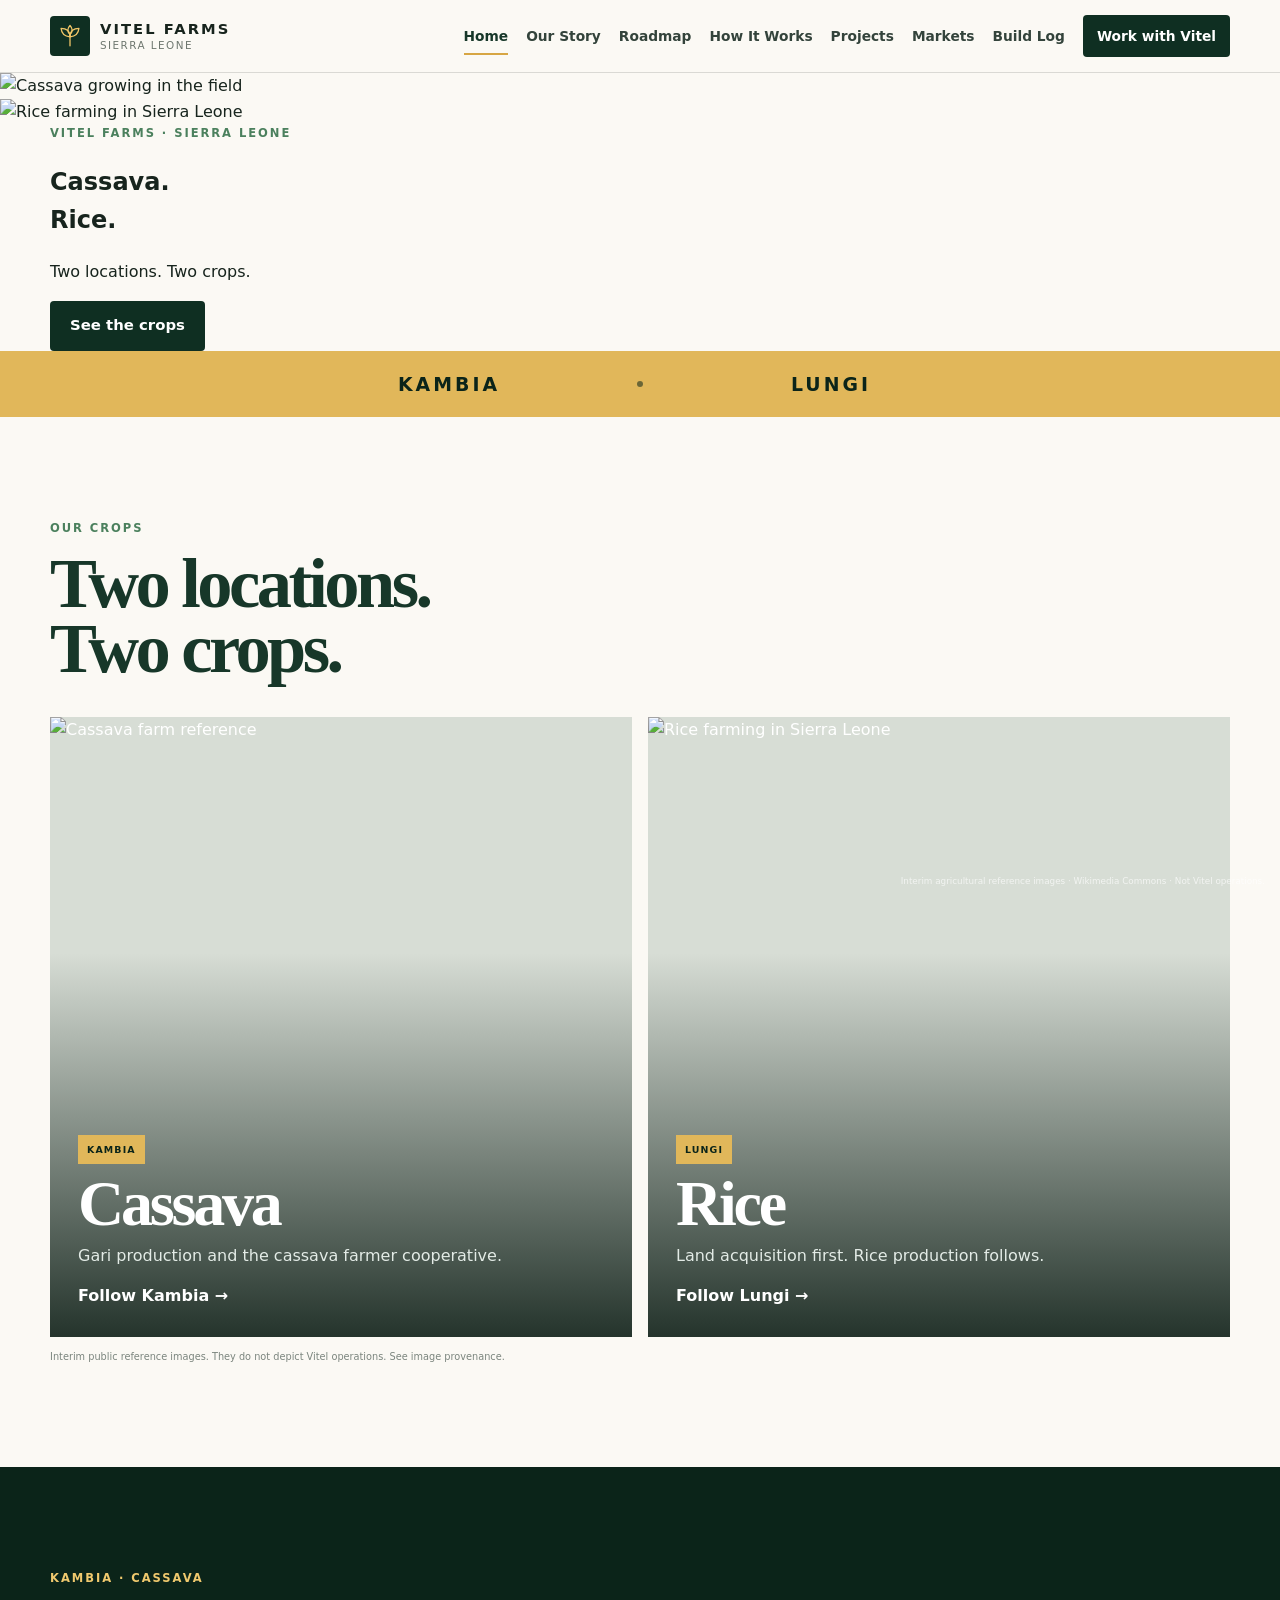
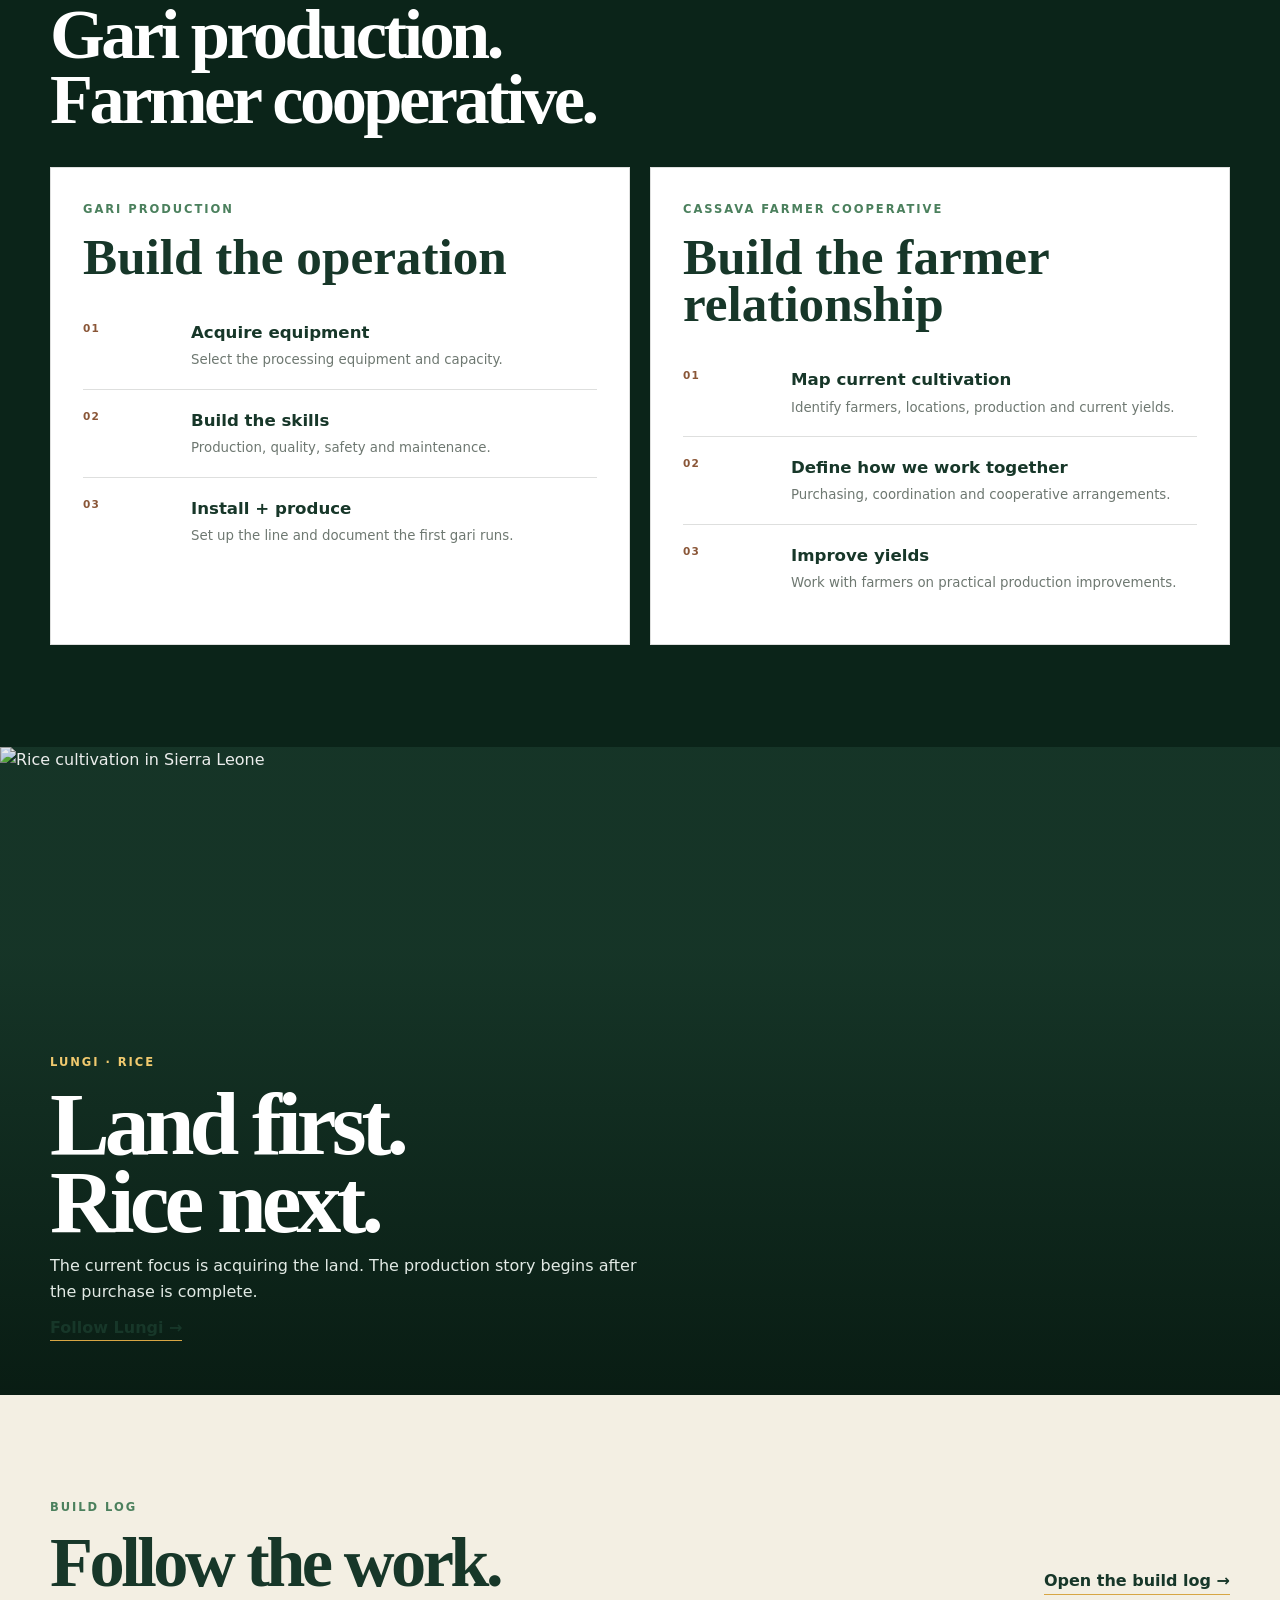
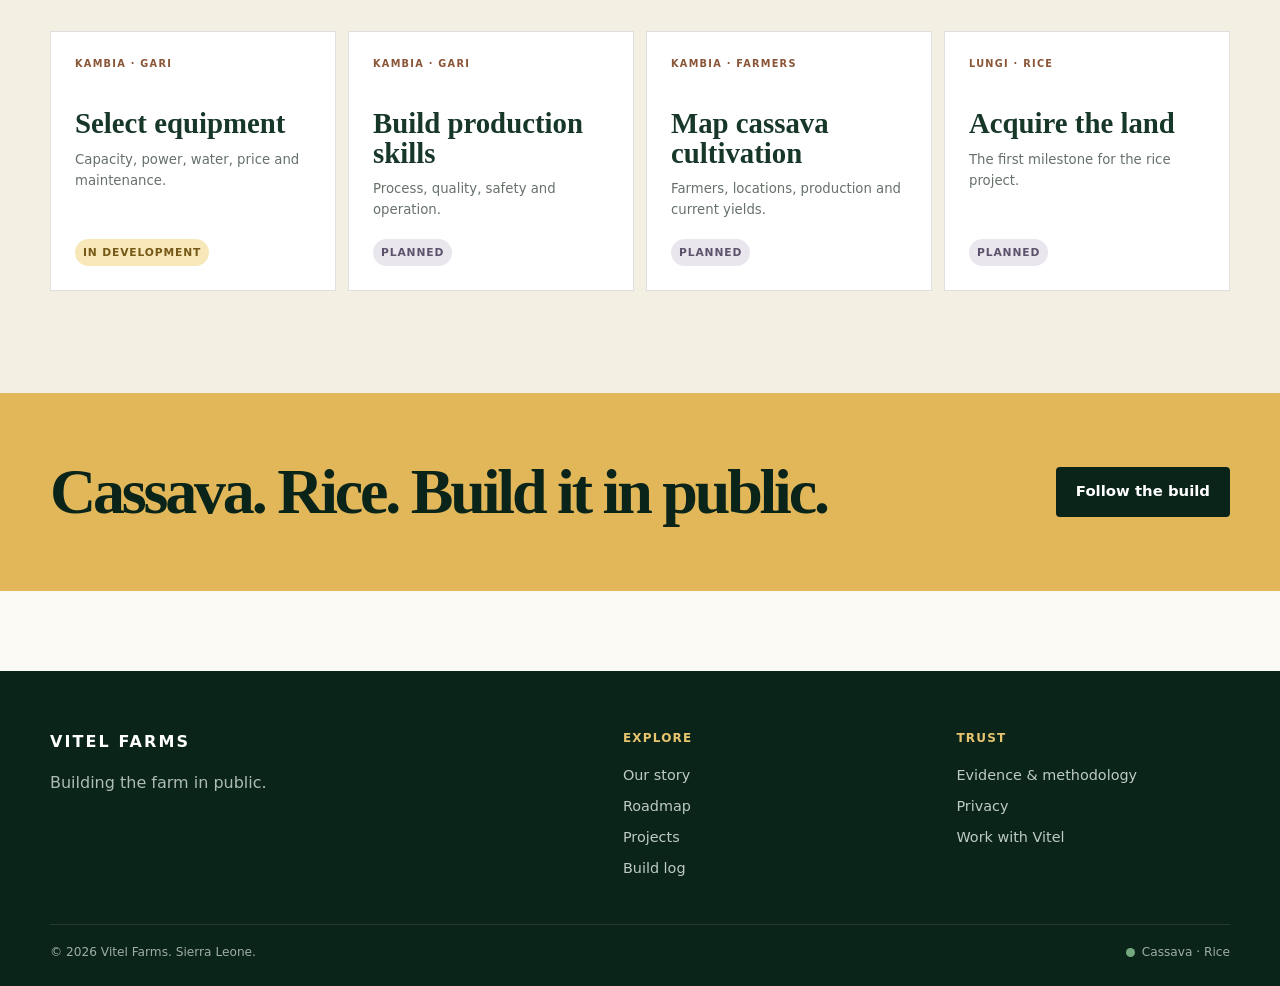
==== commit 2ff772ae: "Make Vitel homepage crop-first and agriculture-led" ====
--- a/index.html
+++ b/index.html
@@ -2,56 +2,57 @@
 <html lang="en">
 <head>
 <meta charset="utf-8"><meta name="viewport" content="width=device-width,initial-scale=1">
-<title>Vitel Farms Sierra Leone · Building the farm in public</title>
-<meta name="description" content="Follow Vitel Farms as it builds gari production and a cassava farmer cooperative in Kambia and moves toward land acquisition for rice production in Lungi.">
+<title>Vitel Farms Sierra Leone · Cassava and Rice</title>
+<meta name="description" content="Vitel Farms is building two agricultural projects in Sierra Leone: cassava and gari production in Kambia, and rice production in Lungi beginning with land acquisition.">
 <meta name="theme-color" content="#0b2419">
-<meta property="og:title" content="Vitel Farms · Building the farm in public"><meta property="og:description" content="Kambia: gari production and cassava farmer cooperative. Lungi: land acquisition for rice."><meta property="og:type" content="website"><meta property="og:site_name" content="Vitel Farms"><meta property="og:image" content="https://thetrevoryoung.github.io/vitel-farms-site/assets/img/vitel-social-card.jpg">
-<meta name="twitter:card" content="summary_large_image"><meta name="twitter:title" content="Vitel Farms · Building the farm in public"><meta name="twitter:description" content="Kambia and Lungi. Follow the build from the ground up."><meta name="twitter:image" content="https://thetrevoryoung.github.io/vitel-farms-site/assets/img/vitel-social-card.jpg">
+<meta property="og:title" content="Vitel Farms · Cassava. Rice."><meta property="og:description" content="Two locations. Two crops. Kambia cassava. Lungi rice."><meta property="og:type" content="website"><meta property="og:site_name" content="Vitel Farms"><meta property="og:image" content="https://thetrevoryoung.github.io/vitel-farms-site/assets/img/vitel-social-card.jpg">
+<meta name="twitter:card" content="summary_large_image"><meta name="twitter:title" content="Vitel Farms · Cassava. Rice."><meta name="twitter:description" content="Two locations. Two crops. Kambia cassava. Lungi rice."><meta name="twitter:image" content="https://thetrevoryoung.github.io/vitel-farms-site/assets/img/vitel-social-card.jpg">
 <link rel="icon" href="assets/img/favicon.svg" type="image/svg+xml"><link rel="manifest" href="site.webmanifest"><link rel="stylesheet" href="assets/css/styles.css"><link rel="stylesheet" data-vitel-visual-refresh href="assets/css/visual-refresh.css"><link rel="stylesheet" href="assets/css/build-story.css">
-<script type="application/ld+json">{"@context":"https://schema.org","@type":"Organization","name":"Vitel Farms","founder":{"@type":"Person","name":"Trevor Young"},"description":"A Sierra Leonean agribusiness building gari production and a cassava farmer cooperative in Kambia and planning rice production in Lungi.","areaServed":{"@type":"Country","name":"Sierra Leone"}}</script>
+<script type="application/ld+json">{"@context":"https://schema.org","@type":"Organization","name":"Vitel Farms","founder":{"@type":"Person","name":"Trevor Young"},"description":"A Sierra Leonean agribusiness focused on cassava in Kambia and rice in Lungi.","areaServed":{"@type":"Country","name":"Sierra Leone"}}</script>
 </head>
-<body class="story-page">
+<body class="story-page crop-home">
 <a class="skip-link" href="#main">Skip to content</a>
 <header class="site-header"><div class="shell nav-wrap"><a class="brand" href="index.html" aria-label="Vitel Farms home"><span class="brand-mark" aria-hidden="true"><svg viewBox="0 0 64 64" role="img"><path d="M32 56V30"/><path d="M32 34C19 33 11 25 10 13c12 0 21 6 22 18"/><path d="M32 34c13-1 21-9 22-21-12 0-21 6-22 18"/><path d="M32 28C25 22 25 13 32 6c7 7 7 16 0 22"/></svg></span><span class="brand-copy"><strong>VITEL FARMS</strong><small>Sierra Leone</small></span></a><button class="menu-toggle" aria-label="Open navigation" aria-expanded="false"><span></span><span></span><span></span></button><nav class="main-nav"></nav></div></header>
 <main id="main">
 
-<section class="story-hero">
-<img src="https://commons.wikimedia.org/wiki/Special:Redirect/file/A_Catholic_experimental_farm_in_Sierra_Leone.jpg" alt="Agricultural work in Sierra Leone" loading="eager" fetchpriority="high">
-<div class="shell"><div class="eyebrow">VITEL FARMS · SIERRA LEONE</div><h1>Follow the <span>rebuild.</span></h1><p>Kambia. Lungi. From the ground up.</p><div class="button-row"><a class="btn primary" href="#now-building">See what we’re building</a><a class="btn secondary" href="updates.html">Build log</a></div></div>
-<div class="story-credit">Interim Sierra Leone reference image · Gabriel Rockwell / Wikimedia Commons · CC BY-SA 4.0 · Not Vitel operations.</div>
+<section class="crop-hero" aria-label="Vitel Farms cassava and rice">
+<div class="crop-hero-image crop-hero-cassava"><img src="https://commons.wikimedia.org/wiki/Special:Redirect/file/Cassava_Farm.jpg" alt="Cassava growing in the field" loading="eager" fetchpriority="high"></div>
+<div class="crop-hero-image crop-hero-rice"><img src="https://commons.wikimedia.org/wiki/Special:Redirect/file/Sierra_Leone_rice_farming.jpg" alt="Rice farming in Sierra Leone" loading="eager" fetchpriority="high"></div>
+<div class="crop-hero-overlay"><div class="shell"><div class="eyebrow">VITEL FARMS · SIERRA LEONE</div><h1>Cassava.<br><span>Rice.</span></h1><p>Two locations. Two crops.</p><a class="btn primary" href="#crops">See the crops</a></div></div>
+<div class="story-credit">Interim agricultural reference images · Wikimedia Commons · Not Vitel operations.</div>
 </section>
 
-<div class="story-strip"><div class="shell"><span>Kambia</span><i></i><span>Lungi</span></div></div>
+<div class="story-strip crop-location-strip"><div class="shell"><span>Kambia</span><i></i><span>Lungi</span></div></div>
 
-<section class="story-section" id="now-building"><div class="shell"><div class="story-head"><div><div class="eyebrow">NOW BUILDING</div><h2>Two places.<br>Two live stories.</h2></div><p>The website follows the work as it happens.</p></div>
+<section class="story-section crop-focus" id="crops"><div class="shell"><div class="story-head"><div><div class="eyebrow">OUR CROPS</div><h2>Two locations.<br>Two crops.</h2></div></div>
 <div class="project-grid">
-<a class="project-card" href="cassava.html"><img src="https://commons.wikimedia.org/wiki/Special:Redirect/file/Grounded_Cassava_Pulp._Gari_Production_(Ronsab_School).jpg" alt="Cassava processing reference in Sierra Leone" loading="lazy"><div class="project-copy"><span class="project-status">KAMBIA · CURRENT BUILD</span><h3>Gari + Farmers</h3><p>Build the gari operation. Build the cassava farmer cooperative.</p><strong>Follow Kambia →</strong></div></a>
-<a class="project-card" href="rice.html"><img src="https://commons.wikimedia.org/wiki/Special:Redirect/file/Sierra_Leone_rice_farming.jpg" alt="Rice farming in Sierra Leone" loading="lazy"><div class="project-copy"><span class="project-status">LUNGI · CURRENT GATE</span><h3>Land first.</h3><p>Land acquisition now. Rice production follows after purchase.</p><strong>Follow Lungi →</strong></div></a>
+<a class="project-card crop-card" href="cassava.html"><img src="https://commons.wikimedia.org/wiki/Special:Redirect/file/Cassava_Farm.jpg" alt="Cassava farm reference" loading="lazy"><div class="project-copy"><span class="project-status">KAMBIA</span><h3>Cassava</h3><p>Gari production and the cassava farmer cooperative.</p><strong>Follow Kambia →</strong></div></a>
+<a class="project-card crop-card" href="rice.html"><img src="https://commons.wikimedia.org/wiki/Special:Redirect/file/Sierra_Leone_rice_farming.jpg" alt="Rice farming in Sierra Leone" loading="lazy"><div class="project-copy"><span class="project-status">LUNGI</span><h3>Rice</h3><p>Land acquisition first. Rice production follows.</p><strong>Follow Lungi →</strong></div></a>
 </div><div class="story-note">Interim public reference images. They do not depict Vitel operations. See <a href="ASSET-PROVENANCE.md">image provenance</a>.</div></div></section>
 
-<section class="story-section dark"><div class="shell"><div class="story-head"><div><div class="eyebrow light">KAMBIA · TWO BUILD TRACKS</div><h2>Gari production.<br>Farmer cooperative.</h2></div></div>
+<section class="story-section dark"><div class="shell"><div class="story-head"><div><div class="eyebrow light">KAMBIA · CASSAVA</div><h2>Gari production.<br>Farmer cooperative.</h2></div></div>
 <div class="two-track">
-<article class="track-panel"><div class="eyebrow">GARI PRODUCTION</div><h3>Build the operation</h3><div class="track-steps"><div class="track-step"><b>01</b><div><strong>Acquire equipment</strong><small>Select the right processing equipment and capacity.</small></div></div><div class="track-step"><b>02</b><div><strong>Build the skill set</strong><small>Learn the production process, quality requirements and maintenance needs.</small></div></div><div class="track-step"><b>03</b><div><strong>Install + start production</strong><small>Set up the line, test it and document the first gari runs.</small></div></div></div></article>
-<article class="track-panel"><div class="eyebrow">CASSAVA FARMER COOPERATIVE</div><h3>Build the supply relationship</h3><div class="track-steps"><div class="track-step"><b>01</b><div><strong>Identify current cultivation</strong><small>Understand who is growing cassava, where and at what scale.</small></div></div><div class="track-step"><b>02</b><div><strong>Agree how we work together</strong><small>Define purchasing, coordination and cooperative arrangements.</small></div></div><div class="track-step"><b>03</b><div><strong>Improve yields</strong><small>Work with farmers on practical ways to raise production and reliability.</small></div></div></div></article>
-</div><p style="margin-top:24px"><a class="text-link" href="cassava.html">Follow the Kambia build →</a></p></div></section>
+<article class="track-panel"><div class="eyebrow">GARI PRODUCTION</div><h3>Build the operation</h3><div class="track-steps"><div class="track-step"><b>01</b><div><strong>Acquire equipment</strong><small>Select the processing equipment and capacity.</small></div></div><div class="track-step"><b>02</b><div><strong>Build the skills</strong><small>Production, quality, safety and maintenance.</small></div></div><div class="track-step"><b>03</b><div><strong>Install + produce</strong><small>Set up the line and document the first gari runs.</small></div></div></div></article>
+<article class="track-panel"><div class="eyebrow">CASSAVA FARMER COOPERATIVE</div><h3>Build the farmer relationship</h3><div class="track-steps"><div class="track-step"><b>01</b><div><strong>Map current cultivation</strong><small>Identify farmers, locations, production and current yields.</small></div></div><div class="track-step"><b>02</b><div><strong>Define how we work together</strong><small>Purchasing, coordination and cooperative arrangements.</small></div></div><div class="track-step"><b>03</b><div><strong>Improve yields</strong><small>Work with farmers on practical production improvements.</small></div></div></div></article>
+</div></div></section>
 
-<section class="story-image-band">
-<img src="https://commons.wikimedia.org/wiki/Special:Redirect/file/Real_African_people_working_on_their_little_farm_in_Freetown.jpg" alt="Farmers working in Sierra Leone" loading="lazy">
-<div class="shell"><div class="eyebrow light">KAMBIA FARMERS</div><h2>Start with what farmers are already growing.</h2><p>Identify current cassava cultivation, build the cooperative relationship and work together to improve yields.</p></div>
+<section class="story-image-band rice-band">
+<img src="https://commons.wikimedia.org/wiki/Special:Redirect/file/Sierra_Leone_rice_farming.jpg" alt="Rice cultivation in Sierra Leone" loading="lazy">
+<div class="shell"><div class="eyebrow light">LUNGI · RICE</div><h2>Land first.<br>Rice next.</h2><p>The current focus is acquiring the land. The production story begins after the purchase is complete.</p><a class="text-link" href="rice.html">Follow Lungi →</a></div>
 </section>
 
-<section class="story-section cream"><div class="shell"><div class="story-head"><div><div class="eyebrow">THE STORYBOARD</div><h2>What you’ll see next.</h2></div><a class="text-link" href="updates.html">Open the build log →</a></div>
+<section class="story-section cream"><div class="shell"><div class="story-head"><div><div class="eyebrow">BUILD LOG</div><h2>Follow the work.</h2></div><a class="text-link" href="updates.html">Open the build log →</a></div>
 <div class="build-log-grid">
-<article class="build-log-card"><span class="episode">KAMBIA · GARI 01</span><h3>Select the equipment</h3><p>Capacity, power, water, price and maintenance.</p><span class="status working">IN DEVELOPMENT</span></article>
-<article class="build-log-card"><span class="episode">KAMBIA · GARI 02</span><h3>Build the production skills</h3><p>Process, quality, safety, operation and maintenance.</p><span class="status planned">PLANNED</span></article>
-<article class="build-log-card"><span class="episode">KAMBIA · CO-OP 01</span><h3>Map current cassava cultivation</h3><p>Farmers, locations, production and present yields.</p><span class="status planned">PLANNED</span></article>
-<article class="build-log-card"><span class="episode">LUNGI · 01</span><h3>Acquire the land</h3><p>Complete the purchase before developing the rice-production story.</p><span class="status planned">PLANNED</span></article>
+<article class="build-log-card"><span class="episode">KAMBIA · GARI</span><h3>Select equipment</h3><p>Capacity, power, water, price and maintenance.</p><span class="status working">IN DEVELOPMENT</span></article>
+<article class="build-log-card"><span class="episode">KAMBIA · GARI</span><h3>Build production skills</h3><p>Process, quality, safety and operation.</p><span class="status planned">PLANNED</span></article>
+<article class="build-log-card"><span class="episode">KAMBIA · FARMERS</span><h3>Map cassava cultivation</h3><p>Farmers, locations, production and current yields.</p><span class="status planned">PLANNED</span></article>
+<article class="build-log-card"><span class="episode">LUNGI · RICE</span><h3>Acquire the land</h3><p>The first milestone for the rice project.</p><span class="status planned">PLANNED</span></article>
 </div></div></section>
 
-<section class="story-final"><div class="shell"><h2>Don’t just read the plan. Watch it become real.</h2><a class="btn" href="updates.html">Follow the build</a></div></section>
+<section class="story-final"><div class="shell"><h2>Cassava. Rice. Build it in public.</h2><a class="btn" href="updates.html">Follow the build</a></div></section>
 
 </main>
-<footer class="site-footer"><div class="shell footer-grid"><div><div class="footer-brand">VITEL FARMS</div><p>Building the farm in public.</p></div><div><h3>Explore</h3></div><div><h3>Trust</h3></div></div><div class="shell footer-bottom"><span>© <span data-year>2026</span> Vitel Farms. Sierra Leone.</span><span class="status-pill"><i></i> Build in public · verify the facts</span></div></footer>
+<footer class="site-footer"><div class="shell footer-grid"><div><div class="footer-brand">VITEL FARMS</div><p>Building agriculture in public.</p></div><div><h3>Explore</h3></div><div><h3>Trust</h3></div></div><div class="shell footer-bottom"><span>© <span data-year>2026</span> Vitel Farms. Sierra Leone.</span><span class="status-pill"><i></i> Cassava · Rice</span></div></footer>
 <script src="assets/js/config.js"></script><script src="assets/js/main.js"></script>
 </body>
 </html>
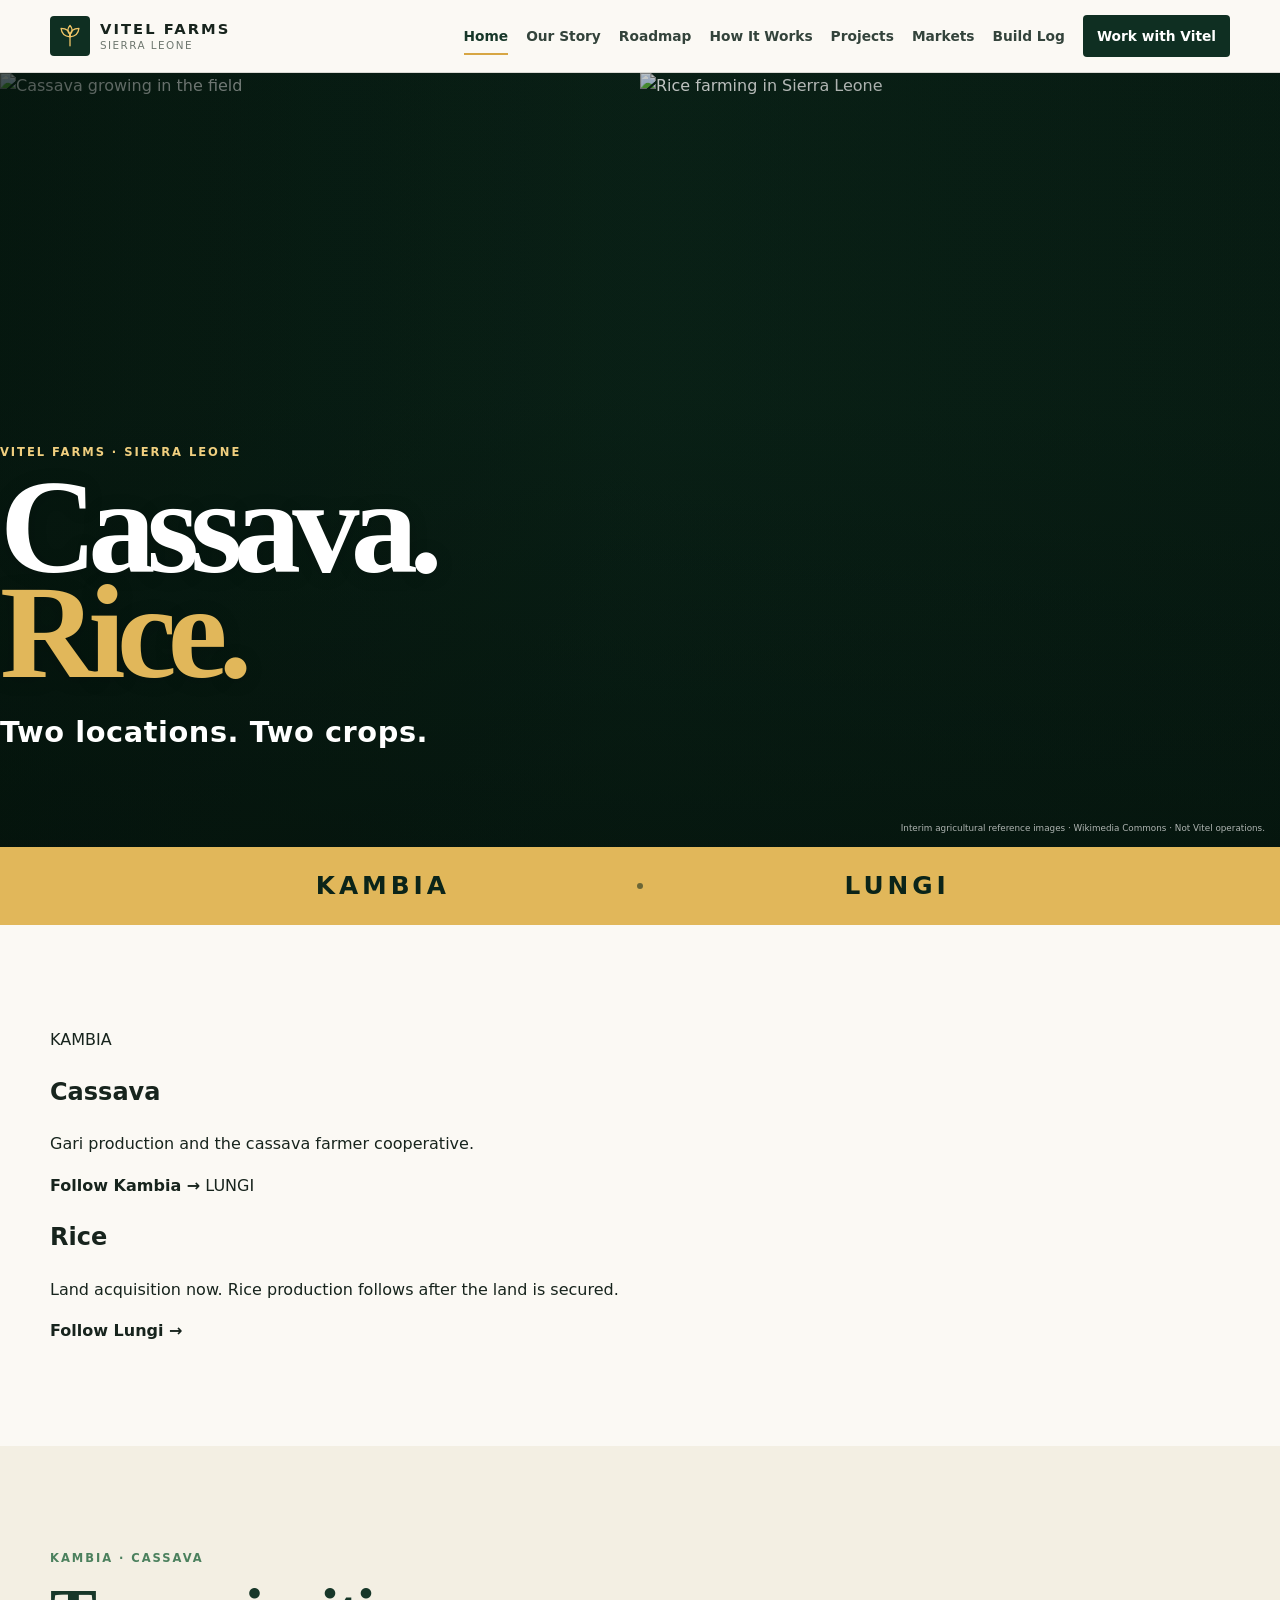
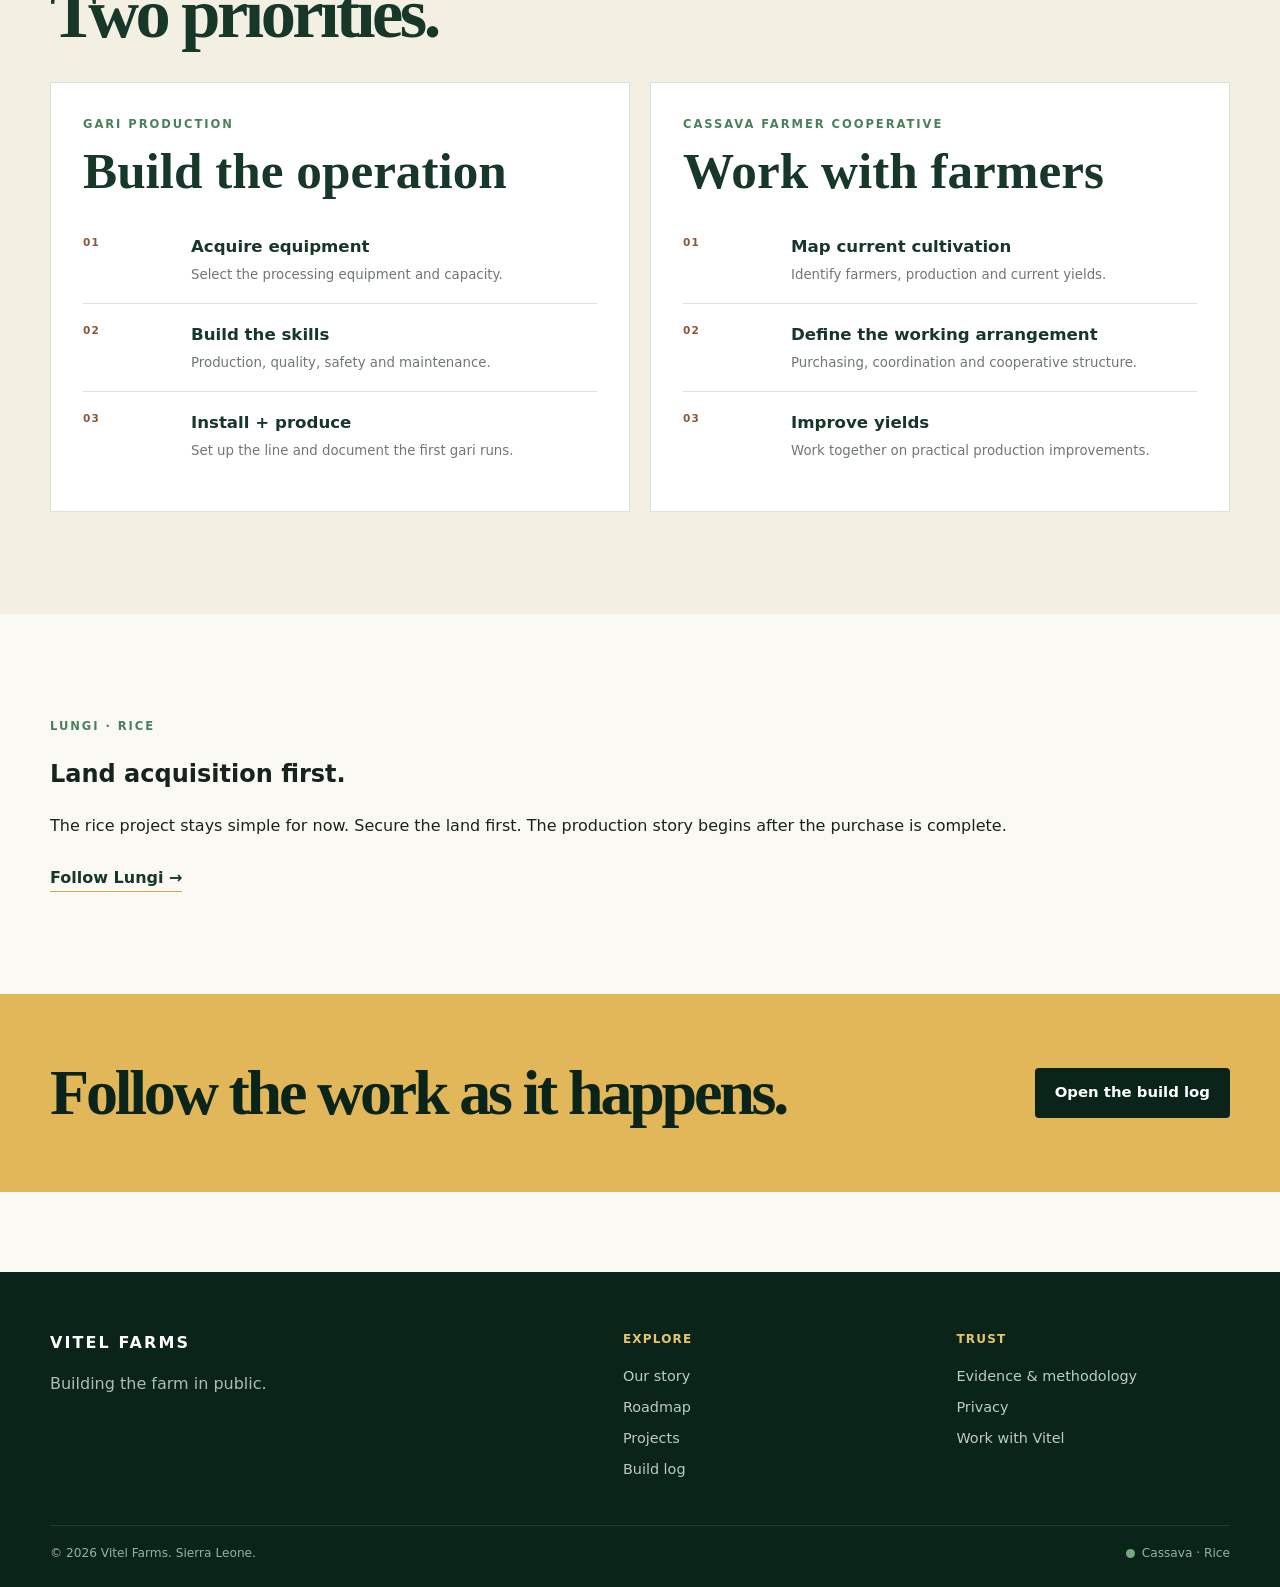
==== commit 4e8b2ac2: "Simplify Vitel homepage and remove visual redundancy" ====
--- a/index.html
+++ b/index.html
@@ -3,7 +3,7 @@
 <head>
 <meta charset="utf-8"><meta name="viewport" content="width=device-width,initial-scale=1">
 <title>Vitel Farms Sierra Leone · Cassava and Rice</title>
-<meta name="description" content="Vitel Farms is building two agricultural projects in Sierra Leone: cassava and gari production in Kambia, and rice production in Lungi beginning with land acquisition.">
+<meta name="description" content="Vitel Farms is focused on two crops in Sierra Leone: cassava in Kambia and rice in Lungi.">
 <meta name="theme-color" content="#0b2419">
 <meta property="og:title" content="Vitel Farms · Cassava. Rice."><meta property="og:description" content="Two locations. Two crops. Kambia cassava. Lungi rice."><meta property="og:type" content="website"><meta property="og:site_name" content="Vitel Farms"><meta property="og:image" content="https://thetrevoryoung.github.io/vitel-farms-site/assets/img/vitel-social-card.jpg">
 <meta name="twitter:card" content="summary_large_image"><meta name="twitter:title" content="Vitel Farms · Cassava. Rice."><meta name="twitter:description" content="Two locations. Two crops. Kambia cassava. Lungi rice."><meta name="twitter:image" content="https://thetrevoryoung.github.io/vitel-farms-site/assets/img/vitel-social-card.jpg">
@@ -18,41 +18,31 @@
 <section class="crop-hero" aria-label="Vitel Farms cassava and rice">
 <div class="crop-hero-image crop-hero-cassava"><img src="https://commons.wikimedia.org/wiki/Special:Redirect/file/Cassava_Farm.jpg" alt="Cassava growing in the field" loading="eager" fetchpriority="high"></div>
 <div class="crop-hero-image crop-hero-rice"><img src="https://commons.wikimedia.org/wiki/Special:Redirect/file/Sierra_Leone_rice_farming.jpg" alt="Rice farming in Sierra Leone" loading="eager" fetchpriority="high"></div>
-<div class="crop-hero-overlay"><div class="shell"><div class="eyebrow">VITEL FARMS · SIERRA LEONE</div><h1>Cassava.<br><span>Rice.</span></h1><p>Two locations. Two crops.</p><a class="btn primary" href="#crops">See the crops</a></div></div>
+<div class="crop-hero-overlay"><div class="shell"><div class="eyebrow">VITEL FARMS · SIERRA LEONE</div><h1>Cassava.<br><span>Rice.</span></h1><p>Two locations. Two crops.</p></div></div>
 <div class="story-credit">Interim agricultural reference images · Wikimedia Commons · Not Vitel operations.</div>
 </section>
 
 <div class="story-strip crop-location-strip"><div class="shell"><span>Kambia</span><i></i><span>Lungi</span></div></div>
 
-<section class="story-section crop-focus" id="crops"><div class="shell"><div class="story-head"><div><div class="eyebrow">OUR CROPS</div><h2>Two locations.<br>Two crops.</h2></div></div>
-<div class="project-grid">
-<a class="project-card crop-card" href="cassava.html"><img src="https://commons.wikimedia.org/wiki/Special:Redirect/file/Cassava_Farm.jpg" alt="Cassava farm reference" loading="lazy"><div class="project-copy"><span class="project-status">KAMBIA</span><h3>Cassava</h3><p>Gari production and the cassava farmer cooperative.</p><strong>Follow Kambia →</strong></div></a>
-<a class="project-card crop-card" href="rice.html"><img src="https://commons.wikimedia.org/wiki/Special:Redirect/file/Sierra_Leone_rice_farming.jpg" alt="Rice farming in Sierra Leone" loading="lazy"><div class="project-copy"><span class="project-status">LUNGI</span><h3>Rice</h3><p>Land acquisition first. Rice production follows.</p><strong>Follow Lungi →</strong></div></a>
-</div><div class="story-note">Interim public reference images. They do not depict Vitel operations. See <a href="ASSET-PROVENANCE.md">image provenance</a>.</div></div></section>
+<section class="story-section crop-intro"><div class="shell">
+<div class="crop-summary-grid">
+<a class="crop-summary-card" href="cassava.html"><span>KAMBIA</span><h2>Cassava</h2><p>Gari production and the cassava farmer cooperative.</p><strong>Follow Kambia →</strong></a>
+<a class="crop-summary-card" href="rice.html"><span>LUNGI</span><h2>Rice</h2><p>Land acquisition now. Rice production follows after the land is secured.</p><strong>Follow Lungi →</strong></a>
+</div>
+</div></section>
 
-<section class="story-section dark"><div class="shell"><div class="story-head"><div><div class="eyebrow light">KAMBIA · CASSAVA</div><h2>Gari production.<br>Farmer cooperative.</h2></div></div>
+<section class="story-section cream"><div class="shell"><div class="story-head"><div><div class="eyebrow">KAMBIA · CASSAVA</div><h2>Two priorities.</h2></div></div>
 <div class="two-track">
 <article class="track-panel"><div class="eyebrow">GARI PRODUCTION</div><h3>Build the operation</h3><div class="track-steps"><div class="track-step"><b>01</b><div><strong>Acquire equipment</strong><small>Select the processing equipment and capacity.</small></div></div><div class="track-step"><b>02</b><div><strong>Build the skills</strong><small>Production, quality, safety and maintenance.</small></div></div><div class="track-step"><b>03</b><div><strong>Install + produce</strong><small>Set up the line and document the first gari runs.</small></div></div></div></article>
-<article class="track-panel"><div class="eyebrow">CASSAVA FARMER COOPERATIVE</div><h3>Build the farmer relationship</h3><div class="track-steps"><div class="track-step"><b>01</b><div><strong>Map current cultivation</strong><small>Identify farmers, locations, production and current yields.</small></div></div><div class="track-step"><b>02</b><div><strong>Define how we work together</strong><small>Purchasing, coordination and cooperative arrangements.</small></div></div><div class="track-step"><b>03</b><div><strong>Improve yields</strong><small>Work with farmers on practical production improvements.</small></div></div></div></article>
+<article class="track-panel"><div class="eyebrow">CASSAVA FARMER COOPERATIVE</div><h3>Work with farmers</h3><div class="track-steps"><div class="track-step"><b>01</b><div><strong>Map current cultivation</strong><small>Identify farmers, production and current yields.</small></div></div><div class="track-step"><b>02</b><div><strong>Define the working arrangement</strong><small>Purchasing, coordination and cooperative structure.</small></div></div><div class="track-step"><b>03</b><div><strong>Improve yields</strong><small>Work together on practical production improvements.</small></div></div></div></article>
 </div></div></section>
 
-<section class="story-image-band rice-band">
-<img src="https://commons.wikimedia.org/wiki/Special:Redirect/file/Sierra_Leone_rice_farming.jpg" alt="Rice cultivation in Sierra Leone" loading="lazy">
-<div class="shell"><div class="eyebrow light">LUNGI · RICE</div><h2>Land first.<br>Rice next.</h2><p>The current focus is acquiring the land. The production story begins after the purchase is complete.</p><a class="text-link" href="rice.html">Follow Lungi →</a></div>
-</section>
+<section class="story-section lungi-focus"><div class="shell"><div class="focus-row"><div><div class="eyebrow">LUNGI · RICE</div><h2>Land acquisition first.</h2></div><div><p>The rice project stays simple for now. Secure the land first. The production story begins after the purchase is complete.</p><a class="text-link" href="rice.html">Follow Lungi →</a></div></div></div></section>
 
-<section class="story-section cream"><div class="shell"><div class="story-head"><div><div class="eyebrow">BUILD LOG</div><h2>Follow the work.</h2></div><a class="text-link" href="updates.html">Open the build log →</a></div>
-<div class="build-log-grid">
-<article class="build-log-card"><span class="episode">KAMBIA · GARI</span><h3>Select equipment</h3><p>Capacity, power, water, price and maintenance.</p><span class="status working">IN DEVELOPMENT</span></article>
-<article class="build-log-card"><span class="episode">KAMBIA · GARI</span><h3>Build production skills</h3><p>Process, quality, safety and operation.</p><span class="status planned">PLANNED</span></article>
-<article class="build-log-card"><span class="episode">KAMBIA · FARMERS</span><h3>Map cassava cultivation</h3><p>Farmers, locations, production and current yields.</p><span class="status planned">PLANNED</span></article>
-<article class="build-log-card"><span class="episode">LUNGI · RICE</span><h3>Acquire the land</h3><p>The first milestone for the rice project.</p><span class="status planned">PLANNED</span></article>
-</div></div></section>
-
-<section class="story-final"><div class="shell"><h2>Cassava. Rice. Build it in public.</h2><a class="btn" href="updates.html">Follow the build</a></div></section>
+<section class="story-final"><div class="shell"><h2>Follow the work as it happens.</h2><a class="btn" href="updates.html">Open the build log</a></div></section>
 
 </main>
-<footer class="site-footer"><div class="shell footer-grid"><div><div class="footer-brand">VITEL FARMS</div><p>Building agriculture in public.</p></div><div><h3>Explore</h3></div><div><h3>Trust</h3></div></div><div class="shell footer-bottom"><span>© <span data-year>2026</span> Vitel Farms. Sierra Leone.</span><span class="status-pill"><i></i> Cassava · Rice</span></div></footer>
+<footer class="site-footer"><div class="shell footer-grid"><div><div class="footer-brand">VITEL FARMS</div><p>Cassava in Kambia. Rice in Lungi.</p></div><div><h3>Explore</h3></div><div><h3>Trust</h3></div></div><div class="shell footer-bottom"><span>© <span data-year>2026</span> Vitel Farms. Sierra Leone.</span><span class="status-pill"><i></i> Cassava · Rice</span></div></footer>
 <script src="assets/js/config.js"></script><script src="assets/js/main.js"></script>
 </body>
 </html>
--- a/assets/css/build-story.css
+++ b/assets/css/build-story.css
@@ -1,4 +1,4 @@
-/* Vitel Farms — Building the Farm in Public v3.2 */
+/* Vitel Farms — Building the Farm in Public v3.3 */
 :root{--story-dark:#0b2419;--story-green:#173729;--story-gold:#e1b75a;--story-cream:#f3efe3;--story-ink:#152019;--story-line:rgba(21,32,25,.14);--story-muted:#69736d}
 .story-page{background:#fbf9f4}
 .story-hero{position:relative;min-height:78vh;display:flex;align-items:flex-end;overflow:hidden;background:var(--story-dark);color:#fff}
@@ -73,5 +73,25 @@
 .story-final h2{font-family:Georgia,"Times New Roman",serif;font-size:clamp(2.8rem,5vw,5rem);line-height:.9;letter-spacing:-.05em;color:var(--story-dark);margin:0;max-width:800px}
 .story-final .btn{background:var(--story-dark);color:#fff}
 
-@media(max-width:980px){.project-grid,.two-track{grid-template-columns:1fr}.project-card{min-height:540px}.roadmap{grid-template-columns:1fr}.roadmap article{border-right:0;border-bottom:1px solid rgba(255,255,255,.17);min-height:210px}.roadmap article:last-child{border-bottom:0}.build-log-grid{grid-template-columns:repeat(2,1fr)}.product-ladder{grid-template-columns:1fr}.product-ladder article{border-right:0;border-bottom:1px solid var(--story-line)}.product-ladder article:last-child{border-bottom:0}.story-head{display:grid}}
-@media(max-width:650px){.story-hero{min-height:670px}.story-hero .shell{padding:100px 0 50px}.story-hero h1{font-size:clamp(3.5rem,18vw,5.6rem)}.story-credit{left:14px;right:14px;text-align:left;font-size:.5rem}.story-strip .shell{justify-content:center;gap:34px;overflow:visible;white-space:normal;min-height:62px;font-size:.92rem}.story-strip span{min-width:90px}.project-card{min-height:470px}.project-card .project-copy{left:20px;right:20px;bottom:22px}.build-log-grid{grid-template-columns:1fr}.track-panel{padding:24px 20px}.track-step{grid-template-columns:70px 1fr}.story-image-band{min-height:620px}.story-final .shell{display:grid}.story-final .btn{width:100%}}
+/* Crop-first homepage */
+.crop-hero{position:relative;min-height:86vh;display:grid;grid-template-columns:1fr 1fr;overflow:hidden;background:var(--story-dark);color:#fff}
+.crop-hero-image{position:relative;min-height:86vh;overflow:hidden}
+.crop-hero-image img{position:absolute;inset:0;width:100%;height:100%;object-fit:cover}
+.crop-hero-image:after{content:"";position:absolute;inset:0;background:linear-gradient(0deg,rgba(5,20,13,.72),rgba(5,20,13,.10) 58%),linear-gradient(90deg,rgba(5,20,13,.36),rgba(5,20,13,.08))}
+.crop-hero-rice:after{background:linear-gradient(0deg,rgba(5,20,13,.72),rgba(5,20,13,.08) 58%),linear-gradient(270deg,rgba(5,20,13,.32),rgba(5,20,13,.06))}
+.crop-hero-overlay{position:absolute;z-index:3;inset:0;display:flex;align-items:flex-end;background:linear-gradient(90deg,rgba(3,17,10,.48),rgba(3,17,10,.12) 48%,rgba(3,17,10,.18))}
+.crop-hero-overlay .shell{width:100%;padding-bottom:64px}
+.crop-hero-overlay .eyebrow{color:#f0cf7f}
+.crop-hero-overlay h1{font-family:Georgia,"Times New Roman",serif;font-size:clamp(5rem,10.5vw,10.5rem);line-height:.78;letter-spacing:-.065em;margin:0;color:#fff;text-shadow:0 2px 18px rgba(0,0,0,.18)}
+.crop-hero-overlay h1 span{color:var(--story-gold)}
+.crop-hero-overlay p{font-size:clamp(1.2rem,2.4vw,1.8rem);font-weight:800;letter-spacing:.02em;color:#fff;margin:24px 0 28px}
+.crop-hero .story-credit{z-index:4}
+.crop-location-strip .shell{min-height:78px;font-size:clamp(1.1rem,2vw,1.55rem);gap:clamp(60px,14vw,220px)}
+.crop-location-strip span{min-width:150px}
+.crop-focus .story-head{margin-bottom:42px}
+.crop-card{min-height:680px}
+.crop-card h3{font-size:clamp(4rem,7vw,7rem)}
+.rice-band .text-link{display:inline-block;margin-top:20px;color:#fff;border-bottom:1px solid var(--story-gold);font-weight:900}
+
+@media(max-width:980px){.project-grid,.two-track{grid-template-columns:1fr}.project-card{min-height:540px}.roadmap{grid-template-columns:1fr}.roadmap article{border-right:0;border-bottom:1px solid rgba(255,255,255,.17);min-height:210px}.roadmap article:last-child{border-bottom:0}.build-log-grid{grid-template-columns:repeat(2,1fr)}.product-ladder{grid-template-columns:1fr}.product-ladder article{border-right:0;border-bottom:1px solid var(--story-line)}.product-ladder article:last-child{border-bottom:0}.story-head{display:grid}.crop-hero{min-height:82vh}.crop-hero-image{min-height:82vh}.crop-card{min-height:580px}}
+@media(max-width:650px){.story-hero{min-height:670px}.story-hero .shell{padding:100px 0 50px}.story-hero h1{font-size:clamp(3.5rem,18vw,5.6rem)}.story-credit{left:14px;right:14px;text-align:left;font-size:.5rem}.story-strip .shell{justify-content:center;gap:34px;overflow:visible;white-space:normal;min-height:62px;font-size:.92rem}.story-strip span{min-width:90px}.project-card{min-height:470px}.project-card .project-copy{left:20px;right:20px;bottom:22px}.build-log-grid{grid-template-columns:1fr}.track-panel{padding:24px 20px}.track-step{grid-template-columns:70px 1fr}.story-image-band{min-height:620px}.story-final .shell{display:grid}.story-final .btn{width:100%}.crop-hero{grid-template-columns:1fr;grid-template-rows:1fr 1fr;min-height:780px}.crop-hero-image{min-height:390px}.crop-hero-overlay{align-items:center;background:linear-gradient(0deg,rgba(3,17,10,.48),rgba(3,17,10,.18) 55%,rgba(3,17,10,.34))}.crop-hero-overlay .shell{padding:80px 0 30px}.crop-hero-overlay h1{font-size:clamp(4.5rem,22vw,7rem)}.crop-hero-overlay p{font-size:1.12rem}.crop-location-strip .shell{min-height:70px;font-size:1.05rem;gap:26px}.crop-location-strip span{min-width:100px}.crop-card{min-height:500px}}
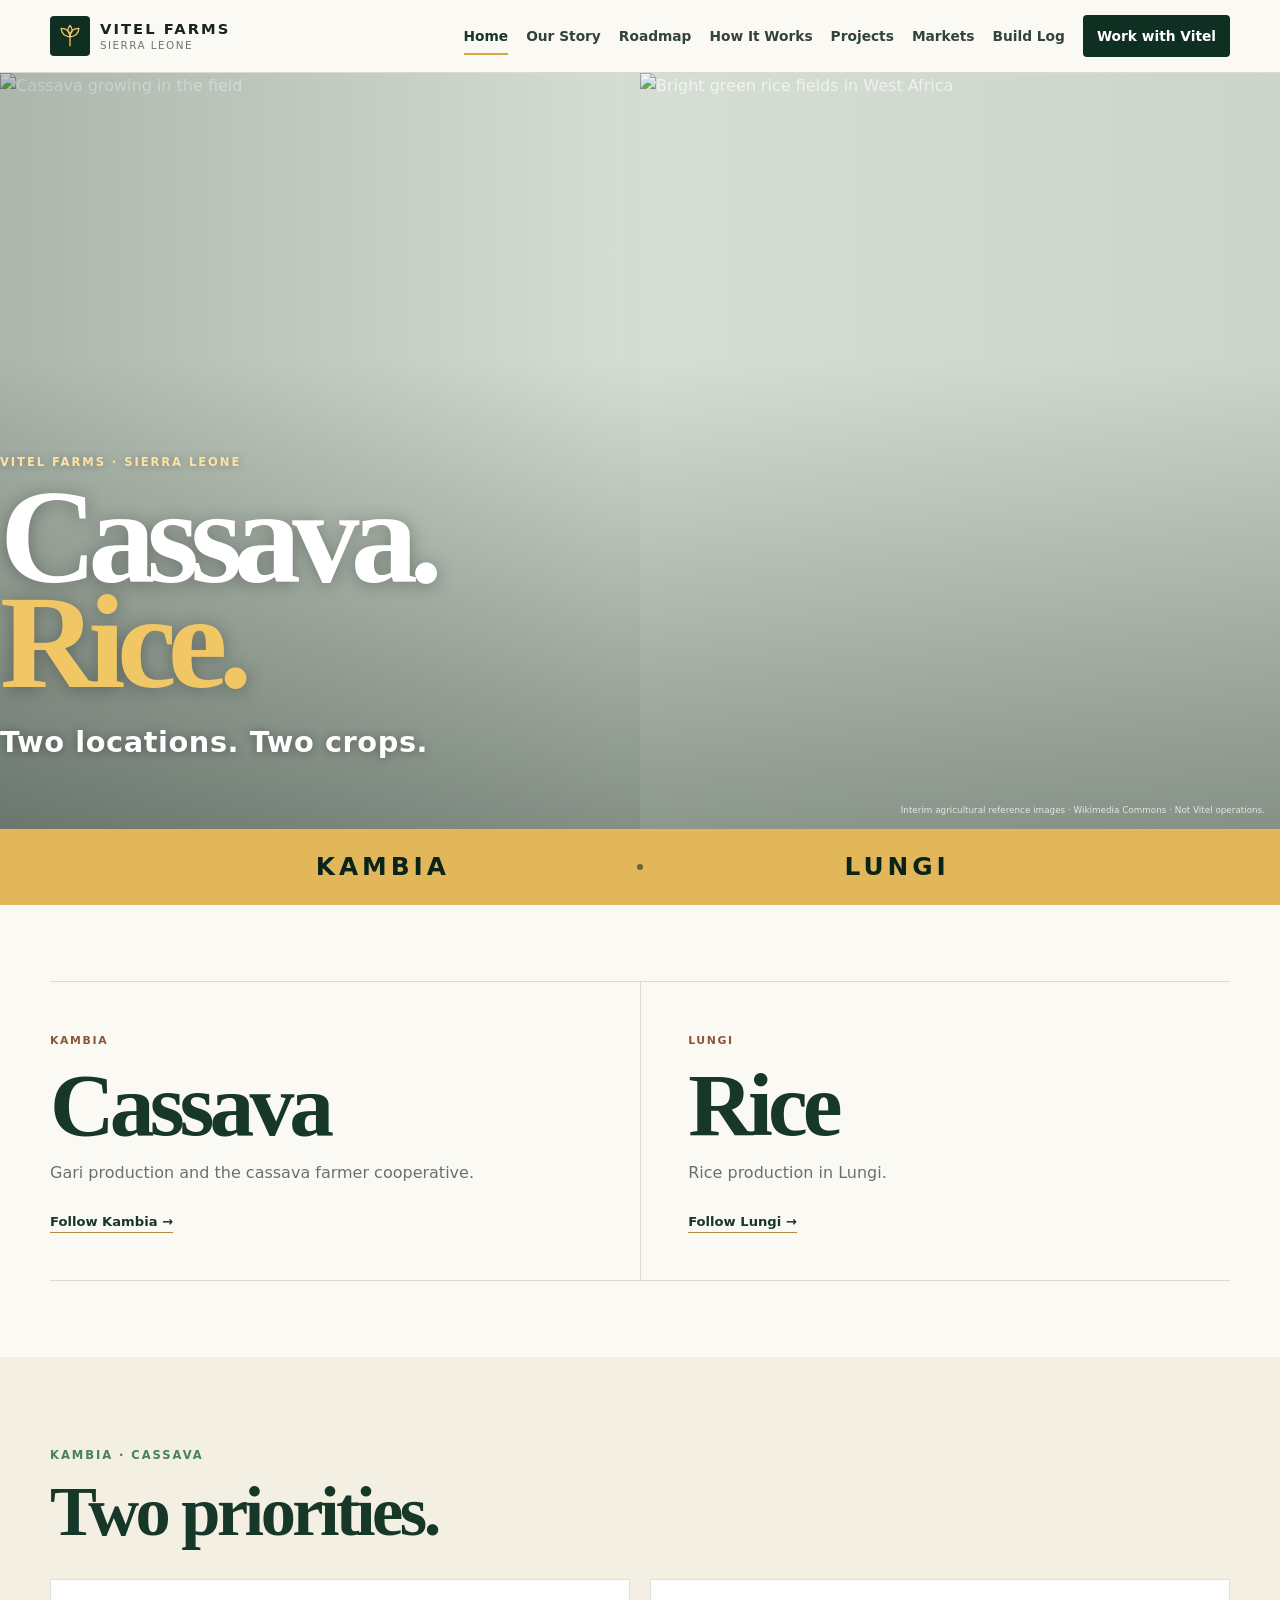
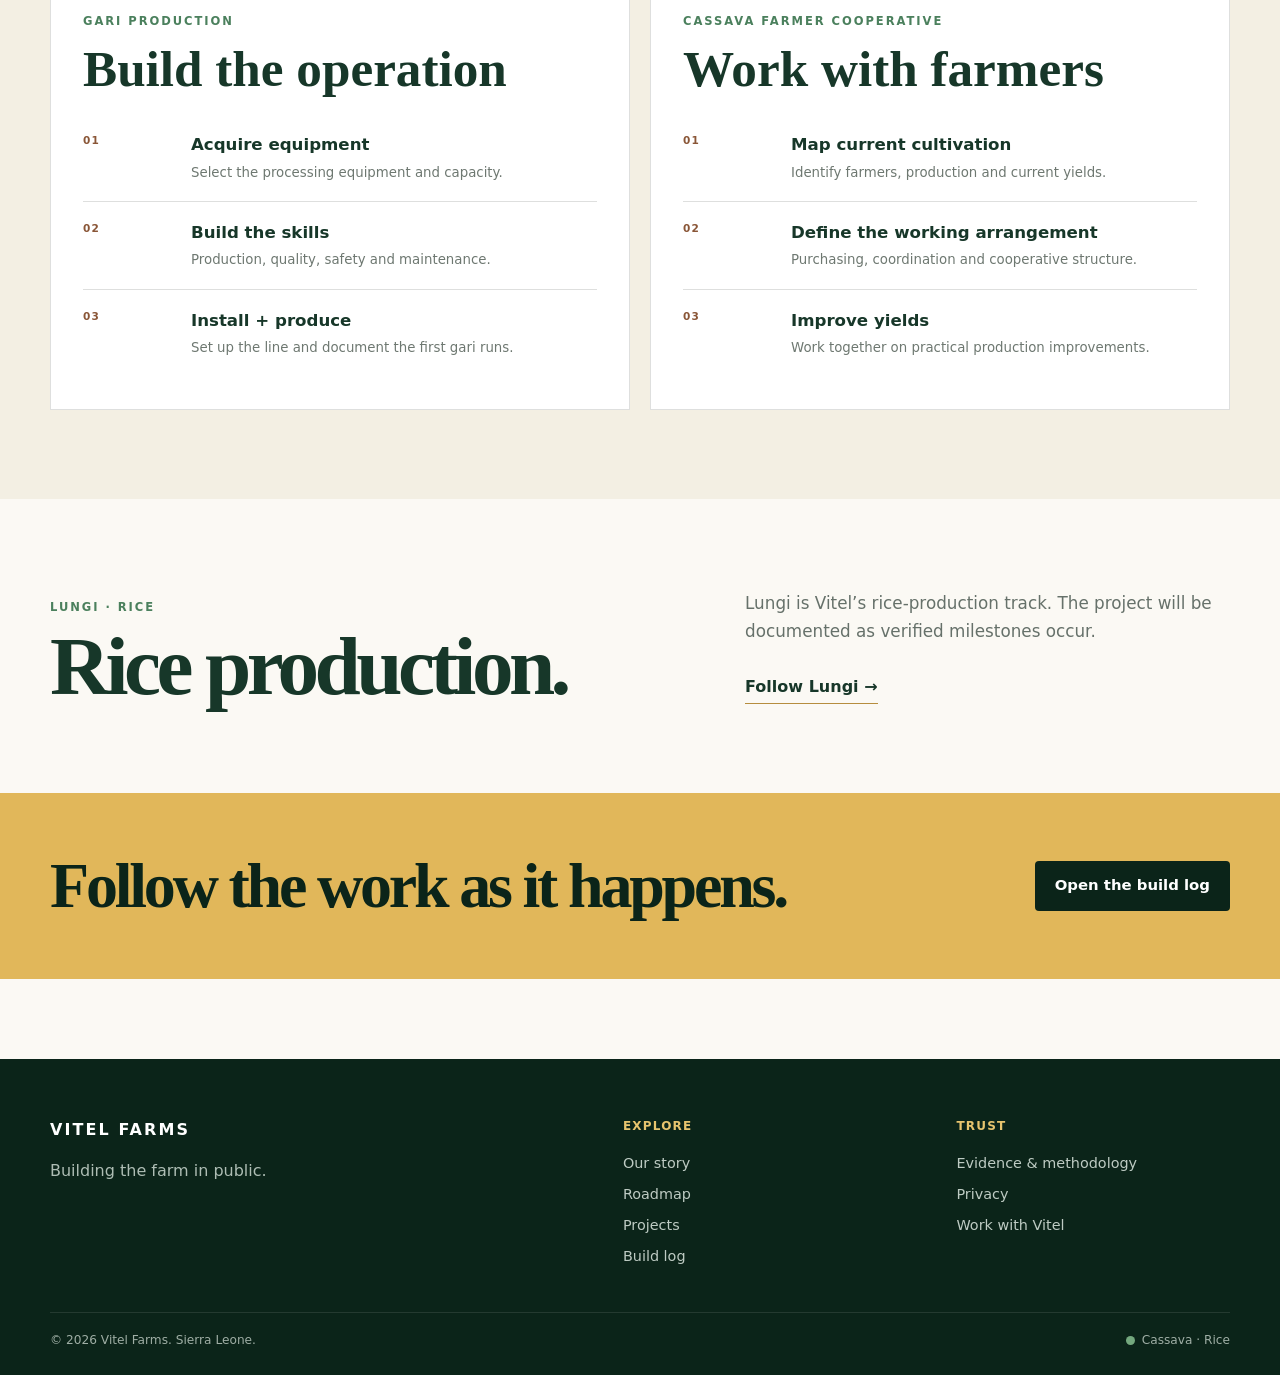
==== commit 6865c32f: "Brighten rice hero and remove land acquisition messaging" ====
--- a/index.html
+++ b/index.html
@@ -17,7 +17,7 @@
 
 <section class="crop-hero" aria-label="Vitel Farms cassava and rice">
 <div class="crop-hero-image crop-hero-cassava"><img src="https://commons.wikimedia.org/wiki/Special:Redirect/file/Cassava_Farm.jpg" alt="Cassava growing in the field" loading="eager" fetchpriority="high"></div>
-<div class="crop-hero-image crop-hero-rice"><img src="https://commons.wikimedia.org/wiki/Special:Redirect/file/Sierra_Leone_rice_farming.jpg" alt="Rice farming in Sierra Leone" loading="eager" fetchpriority="high"></div>
+<div class="crop-hero-image crop-hero-rice"><img src="https://commons.wikimedia.org/wiki/Special:Redirect/file/Rice_fields_in_the_Gambia.jpg" alt="Bright green rice fields in West Africa" loading="eager" fetchpriority="high"></div>
 <div class="crop-hero-overlay"><div class="shell"><div class="eyebrow">VITEL FARMS · SIERRA LEONE</div><h1>Cassava.<br><span>Rice.</span></h1><p>Two locations. Two crops.</p></div></div>
 <div class="story-credit">Interim agricultural reference images · Wikimedia Commons · Not Vitel operations.</div>
 </section>
@@ -27,7 +27,7 @@
 <section class="story-section crop-intro"><div class="shell">
 <div class="crop-summary-grid">
 <a class="crop-summary-card" href="cassava.html"><span>KAMBIA</span><h2>Cassava</h2><p>Gari production and the cassava farmer cooperative.</p><strong>Follow Kambia →</strong></a>
-<a class="crop-summary-card" href="rice.html"><span>LUNGI</span><h2>Rice</h2><p>Land acquisition now. Rice production follows after the land is secured.</p><strong>Follow Lungi →</strong></a>
+<a class="crop-summary-card" href="rice.html"><span>LUNGI</span><h2>Rice</h2><p>Rice production in Lungi.</p><strong>Follow Lungi →</strong></a>
 </div>
 </div></section>
 
@@ -37,7 +37,7 @@
 <article class="track-panel"><div class="eyebrow">CASSAVA FARMER COOPERATIVE</div><h3>Work with farmers</h3><div class="track-steps"><div class="track-step"><b>01</b><div><strong>Map current cultivation</strong><small>Identify farmers, production and current yields.</small></div></div><div class="track-step"><b>02</b><div><strong>Define the working arrangement</strong><small>Purchasing, coordination and cooperative structure.</small></div></div><div class="track-step"><b>03</b><div><strong>Improve yields</strong><small>Work together on practical production improvements.</small></div></div></div></article>
 </div></div></section>
 
-<section class="story-section lungi-focus"><div class="shell"><div class="focus-row"><div><div class="eyebrow">LUNGI · RICE</div><h2>Land acquisition first.</h2></div><div><p>The rice project stays simple for now. Secure the land first. The production story begins after the purchase is complete.</p><a class="text-link" href="rice.html">Follow Lungi →</a></div></div></div></section>
+<section class="story-section lungi-focus"><div class="shell"><div class="focus-row"><div><div class="eyebrow">LUNGI · RICE</div><h2>Rice production.</h2></div><div><p>Lungi is Vitel’s rice-production track. The project will be documented as verified milestones occur.</p><a class="text-link" href="rice.html">Follow Lungi →</a></div></div></div></section>
 
 <section class="story-final"><div class="shell"><h2>Follow the work as it happens.</h2><a class="btn" href="updates.html">Open the build log</a></div></section>
 
--- a/assets/css/build-story.css
+++ b/assets/css/build-story.css
@@ -1,4 +1,4 @@
-/* Vitel Farms — Building the Farm in Public v3.3 */
+/* Vitel Farms — Building the Farm in Public v3.4 */
 :root{--story-dark:#0b2419;--story-green:#173729;--story-gold:#e1b75a;--story-cream:#f3efe3;--story-ink:#152019;--story-line:rgba(21,32,25,.14);--story-muted:#69736d}
 .story-page{background:#fbf9f4}
 .story-hero{position:relative;min-height:78vh;display:flex;align-items:flex-end;overflow:hidden;background:var(--story-dark);color:#fff}
@@ -9,12 +9,12 @@
 .story-hero h1{font-family:Georgia,"Times New Roman",serif;font-size:clamp(4rem,9vw,8.8rem);line-height:.86;letter-spacing:-.06em;margin:0;max-width:980px;color:#fff}
 .story-hero h1 span{display:block;color:var(--story-gold)}
 .story-hero p{font-size:clamp(1rem,1.7vw,1.25rem);max-width:660px;color:#e5ece7;margin:24px 0 28px}
-.story-credit{position:absolute;z-index:3;right:15px;bottom:12px;color:rgba(255,255,255,.68);font-size:.55rem;max-width:420px;text-align:right}
+.story-credit{position:absolute;z-index:3;right:15px;bottom:12px;color:rgba(255,255,255,.76);font-size:.55rem;max-width:420px;text-align:right}
 .story-strip{background:var(--story-gold);color:var(--story-dark)}
 .story-strip .shell{min-height:66px;display:flex;align-items:center;justify-content:center;gap:clamp(42px,10vw,150px);font-size:clamp(.9rem,1.6vw,1.18rem);font-weight:900;letter-spacing:.16em;text-transform:uppercase;text-align:center}
 .story-strip span{min-width:120px;text-align:center}
 .story-strip i{width:6px;height:6px;border-radius:50%;background:var(--story-dark);opacity:.55;flex:0 0 auto}
-.story-section{padding:clamp(70px,8vw,110px) 0}
+.story-section{padding:clamp(64px,7vw,96px) 0}
 .story-section.dark{background:var(--story-dark);color:#fff}
 .story-section.cream{background:var(--story-cream)}
 .story-head{display:flex;align-items:end;justify-content:space-between;gap:28px;margin-bottom:36px}
@@ -26,11 +26,11 @@
 .project-card{position:relative;min-height:620px;overflow:hidden;background:#d7ddd5;color:#fff}
 .project-card img{position:absolute;inset:0;width:100%;height:100%;object-fit:cover;transition:transform .45s ease}
 .project-card:hover img{transform:scale(1.018)}
-.project-card:after{content:"";position:absolute;inset:0;background:linear-gradient(0deg,rgba(5,22,14,.85),transparent 62%)}
+.project-card:after{content:"";position:absolute;inset:0;background:linear-gradient(0deg,rgba(5,22,14,.70),transparent 62%)}
 .project-card .project-copy{position:absolute;z-index:2;left:28px;right:28px;bottom:28px}
 .project-status{display:inline-flex;padding:7px 9px;background:var(--story-gold);color:var(--story-dark);font-size:.59rem;font-weight:900;letter-spacing:.12em;text-transform:uppercase;margin-bottom:12px}
 .project-card h3{font-family:Georgia,"Times New Roman",serif;font-size:clamp(2.8rem,5vw,5.2rem);line-height:.88;letter-spacing:-.05em;margin:0 0 10px;color:#fff}
-.project-card p{margin:0 0 15px;color:#e3ebe6;max-width:520px}
+.project-card p{margin:0 0 15px;color:#eef4f0;max-width:520px}
 .project-card a{font-weight:900;border-bottom:1px solid var(--story-gold)}
 .story-note{font-size:.61rem;color:#7b857e;margin-top:12px}
 .roadmap{display:grid;grid-template-columns:repeat(3,1fr);border-top:1px solid rgba(255,255,255,.19);border-bottom:1px solid rgba(255,255,255,.19)}
@@ -41,10 +41,10 @@
 .roadmap p{font-size:.82rem;color:#becbc3;margin:12px 0 0;max-width:280px}
 .story-image-band{position:relative;min-height:72vh;display:flex;align-items:flex-end;overflow:hidden;color:#fff;background:#173729}
 .story-image-band>img{position:absolute;inset:0;width:100%;height:100%;object-fit:cover}
-.story-image-band:after{content:"";position:absolute;inset:0;background:linear-gradient(0deg,rgba(6,23,15,.83),rgba(6,23,15,.08) 68%)}
+.story-image-band:after{content:"";position:absolute;inset:0;background:linear-gradient(0deg,rgba(6,23,15,.68),rgba(6,23,15,.03) 68%)}
 .story-image-band .shell{position:relative;z-index:2;padding-bottom:54px}
 .story-image-band h2{font-family:Georgia,"Times New Roman",serif;font-size:clamp(3.4rem,7vw,7.2rem);line-height:.87;letter-spacing:-.055em;margin:0 0 12px;color:#fff;max-width:920px}
-.story-image-band p{margin:0;color:#e2eae5;max-width:600px}
+.story-image-band p{margin:0;color:#f0f5f2;max-width:600px}
 .build-log-grid{display:grid;grid-template-columns:repeat(4,1fr);gap:12px}
 .build-log-card{background:#fff;border:1px solid var(--story-line);padding:24px;min-height:240px;display:flex;flex-direction:column}
 .build-log-card .episode{font-size:.61rem;font-weight:900;letter-spacing:.13em;color:#8a5637;text-transform:uppercase}
@@ -68,30 +68,39 @@
 .product-ladder p{margin:0;color:#66716a;font-size:.86rem}
 .big-number{font-family:Georgia,"Times New Roman",serif;font-size:clamp(6rem,15vw,13rem);line-height:.75;letter-spacing:-.07em;color:var(--story-gold)}
 .story-quote{font-family:Georgia,"Times New Roman",serif;font-size:clamp(2.5rem,5vw,5rem);line-height:.95;letter-spacing:-.045em;color:var(--story-green);max-width:1000px;margin:0}
-.story-final{background:var(--story-gold);padding:70px 0}
+.story-final{background:var(--story-gold);padding:64px 0}
 .story-final .shell{display:flex;align-items:center;justify-content:space-between;gap:30px}
 .story-final h2{font-family:Georgia,"Times New Roman",serif;font-size:clamp(2.8rem,5vw,5rem);line-height:.9;letter-spacing:-.05em;color:var(--story-dark);margin:0;max-width:800px}
 .story-final .btn{background:var(--story-dark);color:#fff}
 
 /* Crop-first homepage */
-.crop-hero{position:relative;min-height:86vh;display:grid;grid-template-columns:1fr 1fr;overflow:hidden;background:var(--story-dark);color:#fff}
-.crop-hero-image{position:relative;min-height:86vh;overflow:hidden}
-.crop-hero-image img{position:absolute;inset:0;width:100%;height:100%;object-fit:cover}
-.crop-hero-image:after{content:"";position:absolute;inset:0;background:linear-gradient(0deg,rgba(5,20,13,.72),rgba(5,20,13,.10) 58%),linear-gradient(90deg,rgba(5,20,13,.36),rgba(5,20,13,.08))}
-.crop-hero-rice:after{background:linear-gradient(0deg,rgba(5,20,13,.72),rgba(5,20,13,.08) 58%),linear-gradient(270deg,rgba(5,20,13,.32),rgba(5,20,13,.06))}
-.crop-hero-overlay{position:absolute;z-index:3;inset:0;display:flex;align-items:flex-end;background:linear-gradient(90deg,rgba(3,17,10,.48),rgba(3,17,10,.12) 48%,rgba(3,17,10,.18))}
+.crop-hero{position:relative;min-height:84vh;display:grid;grid-template-columns:1fr 1fr;overflow:hidden;background:#dfe8dc;color:#fff}
+.crop-hero-image{position:relative;min-height:84vh;overflow:hidden}
+.crop-hero-image img{position:absolute;inset:0;width:100%;height:100%;object-fit:cover;filter:brightness(1.08) saturate(.96)}
+.crop-hero-image:after{content:"";position:absolute;inset:0;background:linear-gradient(0deg,rgba(5,20,13,.40),rgba(5,20,13,.02) 62%)}
+.crop-hero-rice:after{background:linear-gradient(0deg,rgba(5,20,13,.36),rgba(5,20,13,.01) 62%)}
+.crop-hero-overlay{position:absolute;z-index:3;inset:0;display:flex;align-items:flex-end;background:linear-gradient(90deg,rgba(3,17,10,.22),rgba(3,17,10,.03) 48%,rgba(3,17,10,.08))}
 .crop-hero-overlay .shell{width:100%;padding-bottom:64px}
-.crop-hero-overlay .eyebrow{color:#f0cf7f}
-.crop-hero-overlay h1{font-family:Georgia,"Times New Roman",serif;font-size:clamp(5rem,10.5vw,10.5rem);line-height:.78;letter-spacing:-.065em;margin:0;color:#fff;text-shadow:0 2px 18px rgba(0,0,0,.18)}
-.crop-hero-overlay h1 span{color:var(--story-gold)}
-.crop-hero-overlay p{font-size:clamp(1.2rem,2.4vw,1.8rem);font-weight:800;letter-spacing:.02em;color:#fff;margin:24px 0 28px}
+.crop-hero-overlay .eyebrow{color:#ffe1a0;text-shadow:0 1px 8px rgba(0,0,0,.28)}
+.crop-hero-overlay h1{font-family:Georgia,"Times New Roman",serif;font-size:clamp(5rem,10.5vw,10.5rem);line-height:.78;letter-spacing:-.065em;margin:0;color:#fff;text-shadow:0 2px 18px rgba(0,0,0,.30)}
+.crop-hero-overlay h1 span{color:#f1c766}
+.crop-hero-overlay p{font-size:clamp(1.2rem,2.4vw,1.8rem);font-weight:800;letter-spacing:.02em;color:#fff;margin:24px 0 0;text-shadow:0 1px 10px rgba(0,0,0,.35)}
 .crop-hero .story-credit{z-index:4}
-.crop-location-strip .shell{min-height:78px;font-size:clamp(1.1rem,2vw,1.55rem);gap:clamp(60px,14vw,220px)}
+.crop-location-strip .shell{min-height:76px;font-size:clamp(1.1rem,2vw,1.55rem);gap:clamp(60px,14vw,220px)}
 .crop-location-strip span{min-width:150px}
-.crop-focus .story-head{margin-bottom:42px}
-.crop-card{min-height:680px}
-.crop-card h3{font-size:clamp(4rem,7vw,7rem)}
-.rice-band .text-link{display:inline-block;margin-top:20px;color:#fff;border-bottom:1px solid var(--story-gold);font-weight:900}
+.crop-intro{padding:clamp(52px,6vw,76px) 0}
+.crop-summary-grid{display:grid;grid-template-columns:1fr 1fr;border-top:1px solid var(--story-line);border-bottom:1px solid var(--story-line)}
+.crop-summary-card{padding:44px 8% 46px 0;color:var(--story-green);text-decoration:none}
+.crop-summary-card+ .crop-summary-card{border-left:1px solid var(--story-line);padding-left:8%;padding-right:0}
+.crop-summary-card span{font-size:.68rem;font-weight:900;letter-spacing:.15em;color:#8a5637}
+.crop-summary-card h2{font-family:Georgia,"Times New Roman",serif;font-size:clamp(3.8rem,7vw,7rem);line-height:.88;letter-spacing:-.055em;margin:14px 0 16px;color:var(--story-green)}
+.crop-summary-card p{max-width:430px;color:#68726c;margin:0 0 22px}
+.crop-summary-card strong{font-size:.82rem;border-bottom:1px solid #b68d3e;padding-bottom:3px}
+.lungi-focus{background:#fbf9f4}
+.focus-row{display:grid;grid-template-columns:1.1fr .9fr;gap:clamp(42px,8vw,120px);align-items:end}
+.focus-row h2{font-family:Georgia,"Times New Roman",serif;font-size:clamp(3.5rem,6.5vw,6.5rem);line-height:.88;letter-spacing:-.055em;color:var(--story-green);margin:10px 0 0}
+.focus-row p{font-size:1.05rem;line-height:1.7;color:#66716a;margin:0 0 18px;max-width:520px}
+.focus-row .text-link{font-weight:900;border-bottom:1px solid #b68d3e;padding-bottom:3px}
 
-@media(max-width:980px){.project-grid,.two-track{grid-template-columns:1fr}.project-card{min-height:540px}.roadmap{grid-template-columns:1fr}.roadmap article{border-right:0;border-bottom:1px solid rgba(255,255,255,.17);min-height:210px}.roadmap article:last-child{border-bottom:0}.build-log-grid{grid-template-columns:repeat(2,1fr)}.product-ladder{grid-template-columns:1fr}.product-ladder article{border-right:0;border-bottom:1px solid var(--story-line)}.product-ladder article:last-child{border-bottom:0}.story-head{display:grid}.crop-hero{min-height:82vh}.crop-hero-image{min-height:82vh}.crop-card{min-height:580px}}
-@media(max-width:650px){.story-hero{min-height:670px}.story-hero .shell{padding:100px 0 50px}.story-hero h1{font-size:clamp(3.5rem,18vw,5.6rem)}.story-credit{left:14px;right:14px;text-align:left;font-size:.5rem}.story-strip .shell{justify-content:center;gap:34px;overflow:visible;white-space:normal;min-height:62px;font-size:.92rem}.story-strip span{min-width:90px}.project-card{min-height:470px}.project-card .project-copy{left:20px;right:20px;bottom:22px}.build-log-grid{grid-template-columns:1fr}.track-panel{padding:24px 20px}.track-step{grid-template-columns:70px 1fr}.story-image-band{min-height:620px}.story-final .shell{display:grid}.story-final .btn{width:100%}.crop-hero{grid-template-columns:1fr;grid-template-rows:1fr 1fr;min-height:780px}.crop-hero-image{min-height:390px}.crop-hero-overlay{align-items:center;background:linear-gradient(0deg,rgba(3,17,10,.48),rgba(3,17,10,.18) 55%,rgba(3,17,10,.34))}.crop-hero-overlay .shell{padding:80px 0 30px}.crop-hero-overlay h1{font-size:clamp(4.5rem,22vw,7rem)}.crop-hero-overlay p{font-size:1.12rem}.crop-location-strip .shell{min-height:70px;font-size:1.05rem;gap:26px}.crop-location-strip span{min-width:100px}.crop-card{min-height:500px}}
+@media(max-width:980px){.project-grid,.two-track{grid-template-columns:1fr}.project-card{min-height:540px}.roadmap{grid-template-columns:1fr}.roadmap article{border-right:0;border-bottom:1px solid rgba(255,255,255,.17);min-height:210px}.roadmap article:last-child{border-bottom:0}.build-log-grid{grid-template-columns:repeat(2,1fr)}.product-ladder{grid-template-columns:1fr}.product-ladder article{border-right:0;border-bottom:1px solid var(--story-line)}.product-ladder article:last-child{border-bottom:0}.story-head{display:grid}.crop-hero{min-height:80vh}.crop-hero-image{min-height:80vh}.crop-summary-grid,.focus-row{grid-template-columns:1fr}.crop-summary-card{padding:34px 0}.crop-summary-card+ .crop-summary-card{border-left:0;border-top:1px solid var(--story-line);padding-left:0}.focus-row{gap:24px}}
+@media(max-width:650px){.story-hero{min-height:670px}.story-hero .shell{padding:100px 0 50px}.story-hero h1{font-size:clamp(3.5rem,18vw,5.6rem)}.story-credit{left:14px;right:14px;text-align:left;font-size:.5rem}.story-strip .shell{justify-content:center;gap:34px;overflow:visible;white-space:normal;min-height:62px;font-size:.92rem}.story-strip span{min-width:90px}.project-card{min-height:470px}.project-card .project-copy{left:20px;right:20px;bottom:22px}.build-log-grid{grid-template-columns:1fr}.track-panel{padding:24px 20px}.track-step{grid-template-columns:70px 1fr}.story-image-band{min-height:620px}.story-final .shell{display:grid}.story-final .btn{width:100%}.crop-hero{grid-template-columns:1fr;grid-template-rows:1fr 1fr;min-height:760px}.crop-hero-image{min-height:380px}.crop-hero-overlay{align-items:center;background:linear-gradient(0deg,rgba(3,17,10,.28),rgba(3,17,10,.03) 55%,rgba(3,17,10,.14))}.crop-hero-overlay .shell{padding:80px 0 30px}.crop-hero-overlay h1{font-size:clamp(4.5rem,22vw,7rem)}.crop-hero-overlay p{font-size:1.12rem}.crop-location-strip .shell{min-height:68px;font-size:1.05rem;gap:26px}.crop-location-strip span{min-width:100px}.crop-summary-card h2{font-size:clamp(3.8rem,18vw,5.3rem)}.focus-row h2{font-size:clamp(3.4rem,16vw,5.2rem)}}
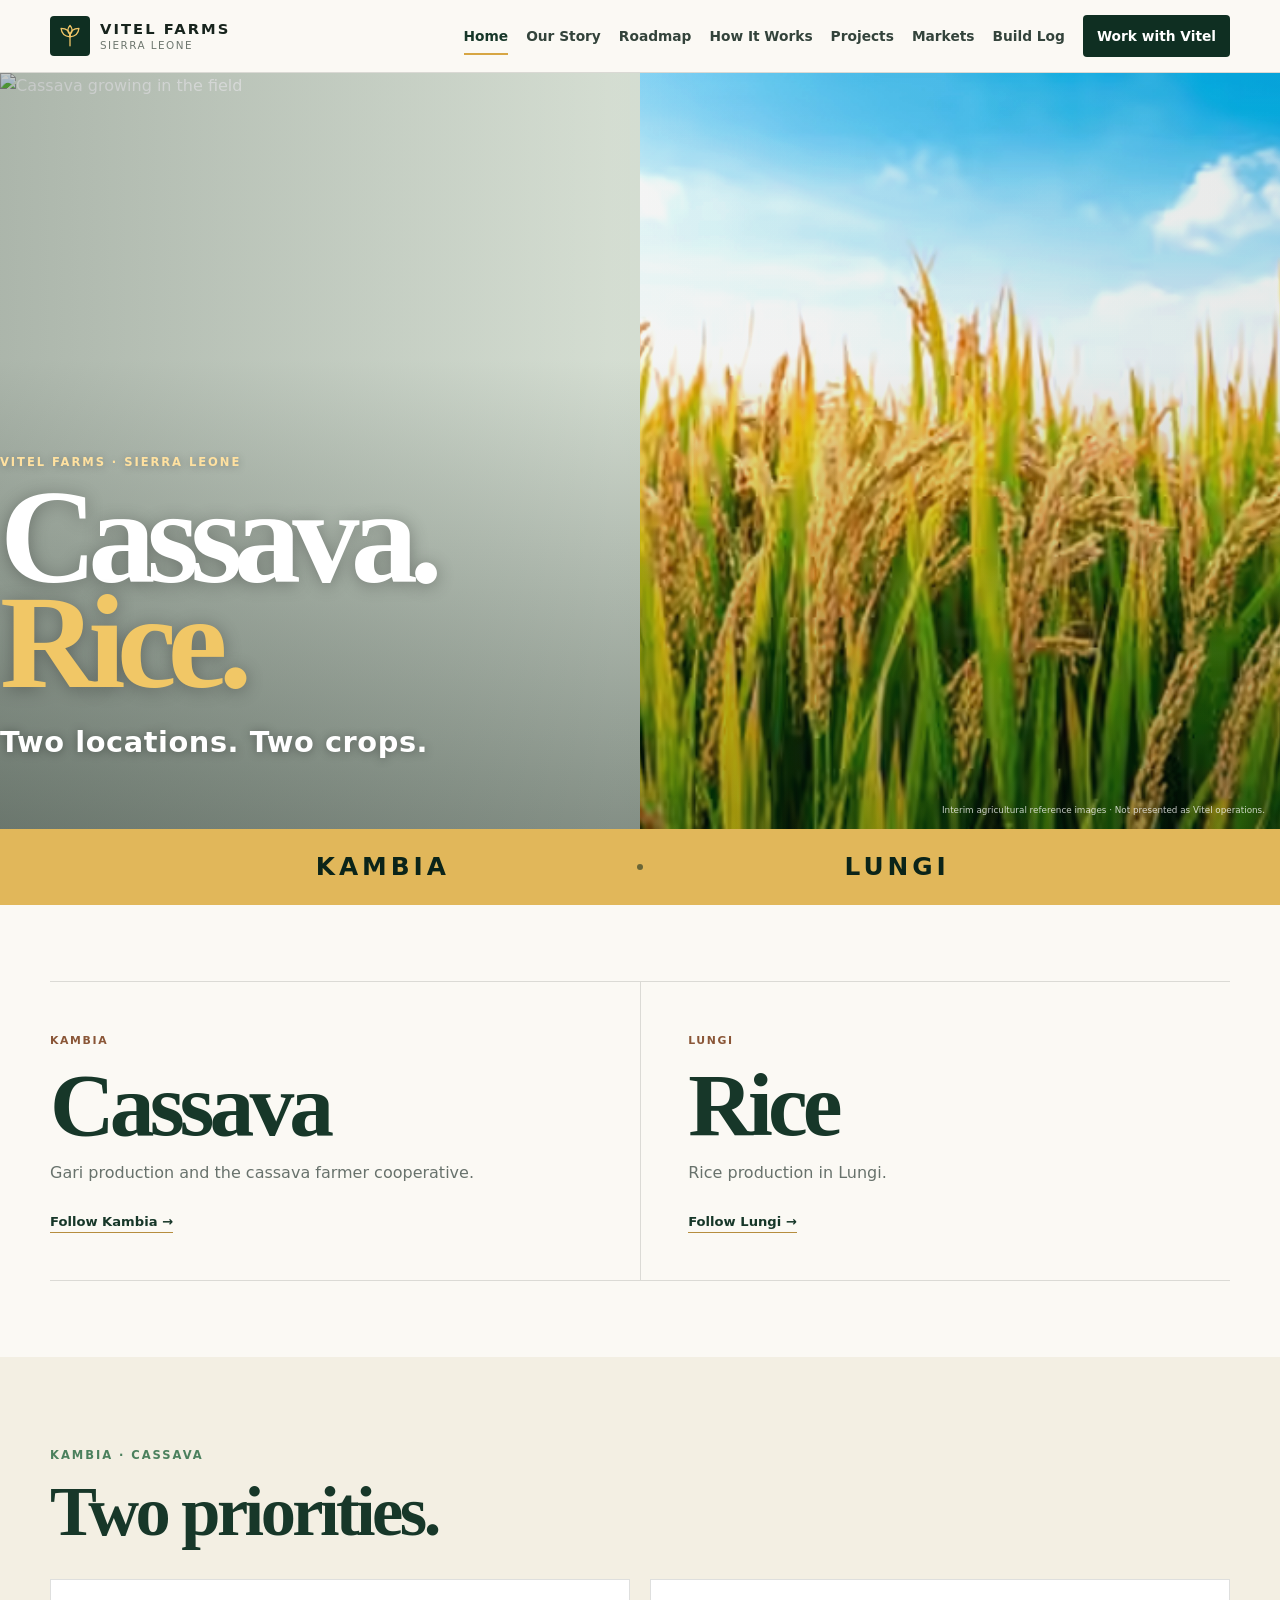
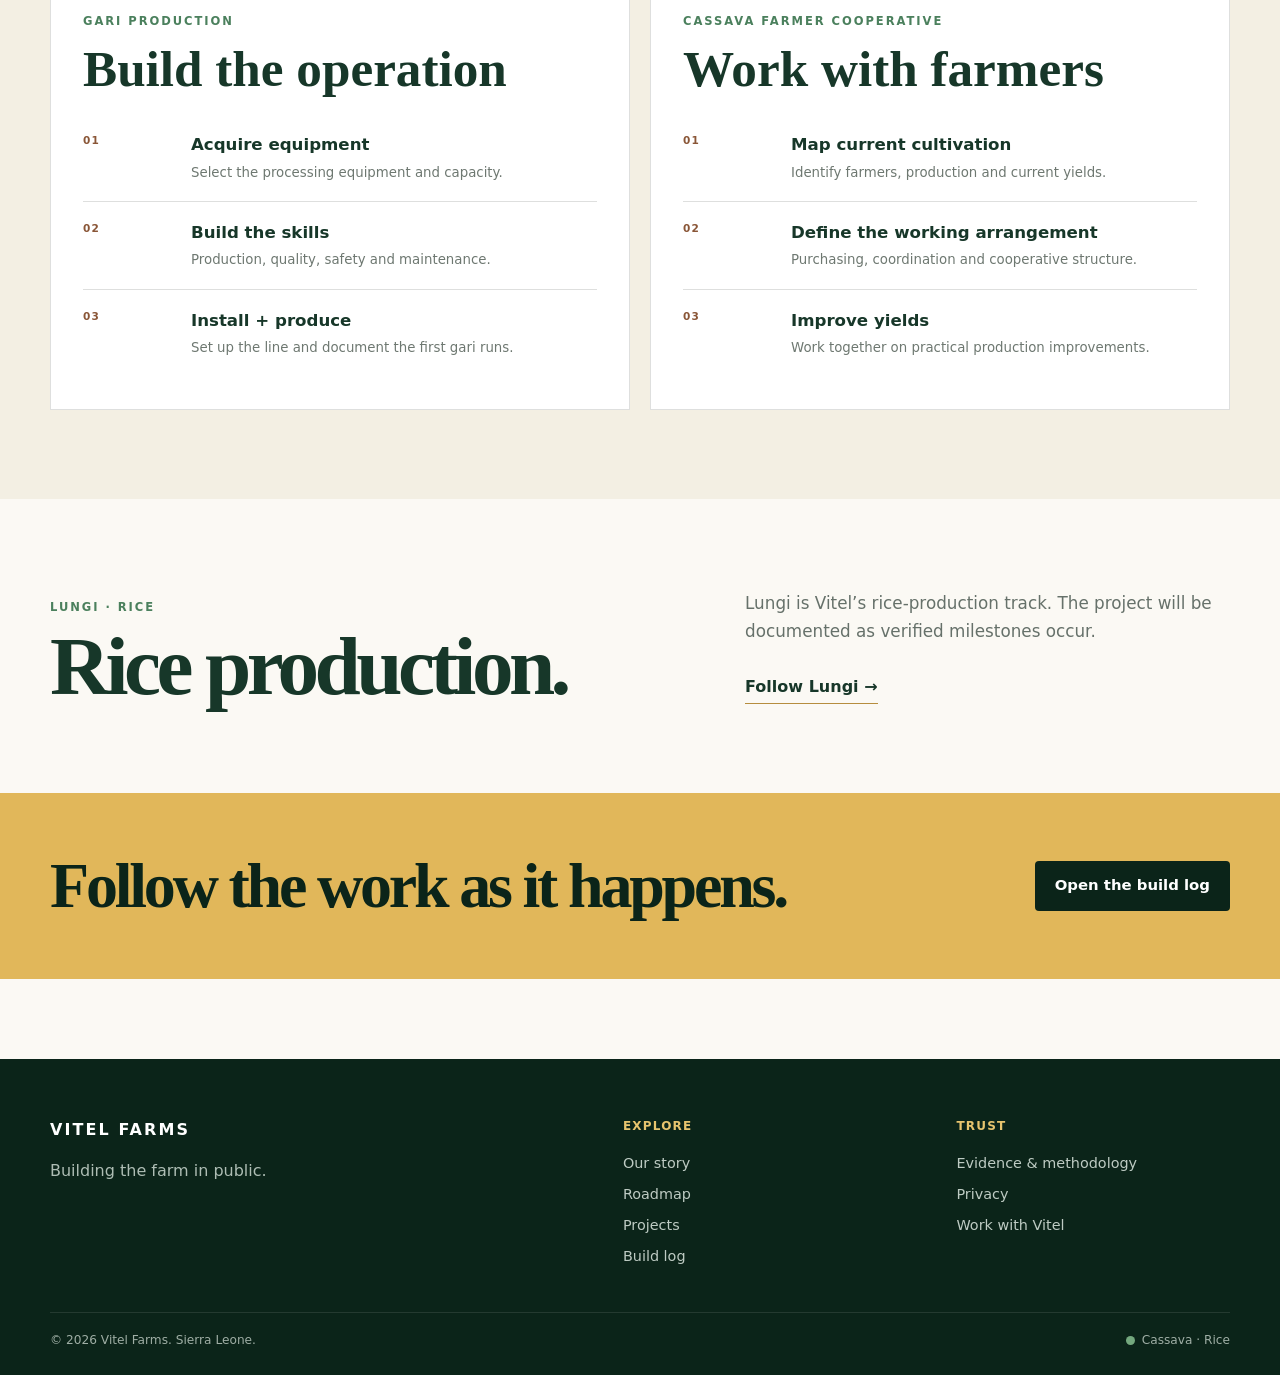
==== commit a9dfcb9b: "Use uploaded rice image on homepage" ====
--- a/index.html
+++ b/index.html
@@ -17,9 +17,9 @@
 
 <section class="crop-hero" aria-label="Vitel Farms cassava and rice">
 <div class="crop-hero-image crop-hero-cassava"><img src="https://commons.wikimedia.org/wiki/Special:Redirect/file/Cassava_Farm.jpg" alt="Cassava growing in the field" loading="eager" fetchpriority="high"></div>
-<div class="crop-hero-image crop-hero-rice"><img src="https://commons.wikimedia.org/wiki/Special:Redirect/file/Rice_fields_in_the_Gambia.jpg" alt="Bright green rice fields in West Africa" loading="eager" fetchpriority="high"></div>
+<div class="crop-hero-image crop-hero-rice"><img src="assets/img/rice-home.avif" alt="Close-up rice plants with mature grain heads" loading="eager" fetchpriority="high"></div>
 <div class="crop-hero-overlay"><div class="shell"><div class="eyebrow">VITEL FARMS · SIERRA LEONE</div><h1>Cassava.<br><span>Rice.</span></h1><p>Two locations. Two crops.</p></div></div>
-<div class="story-credit">Interim agricultural reference images · Wikimedia Commons · Not Vitel operations.</div>
+<div class="story-credit">Interim agricultural reference images · Not presented as Vitel operations.</div>
 </section>
 
 <div class="story-strip crop-location-strip"><div class="shell"><span>Kambia</span><i></i><span>Lungi</span></div></div>
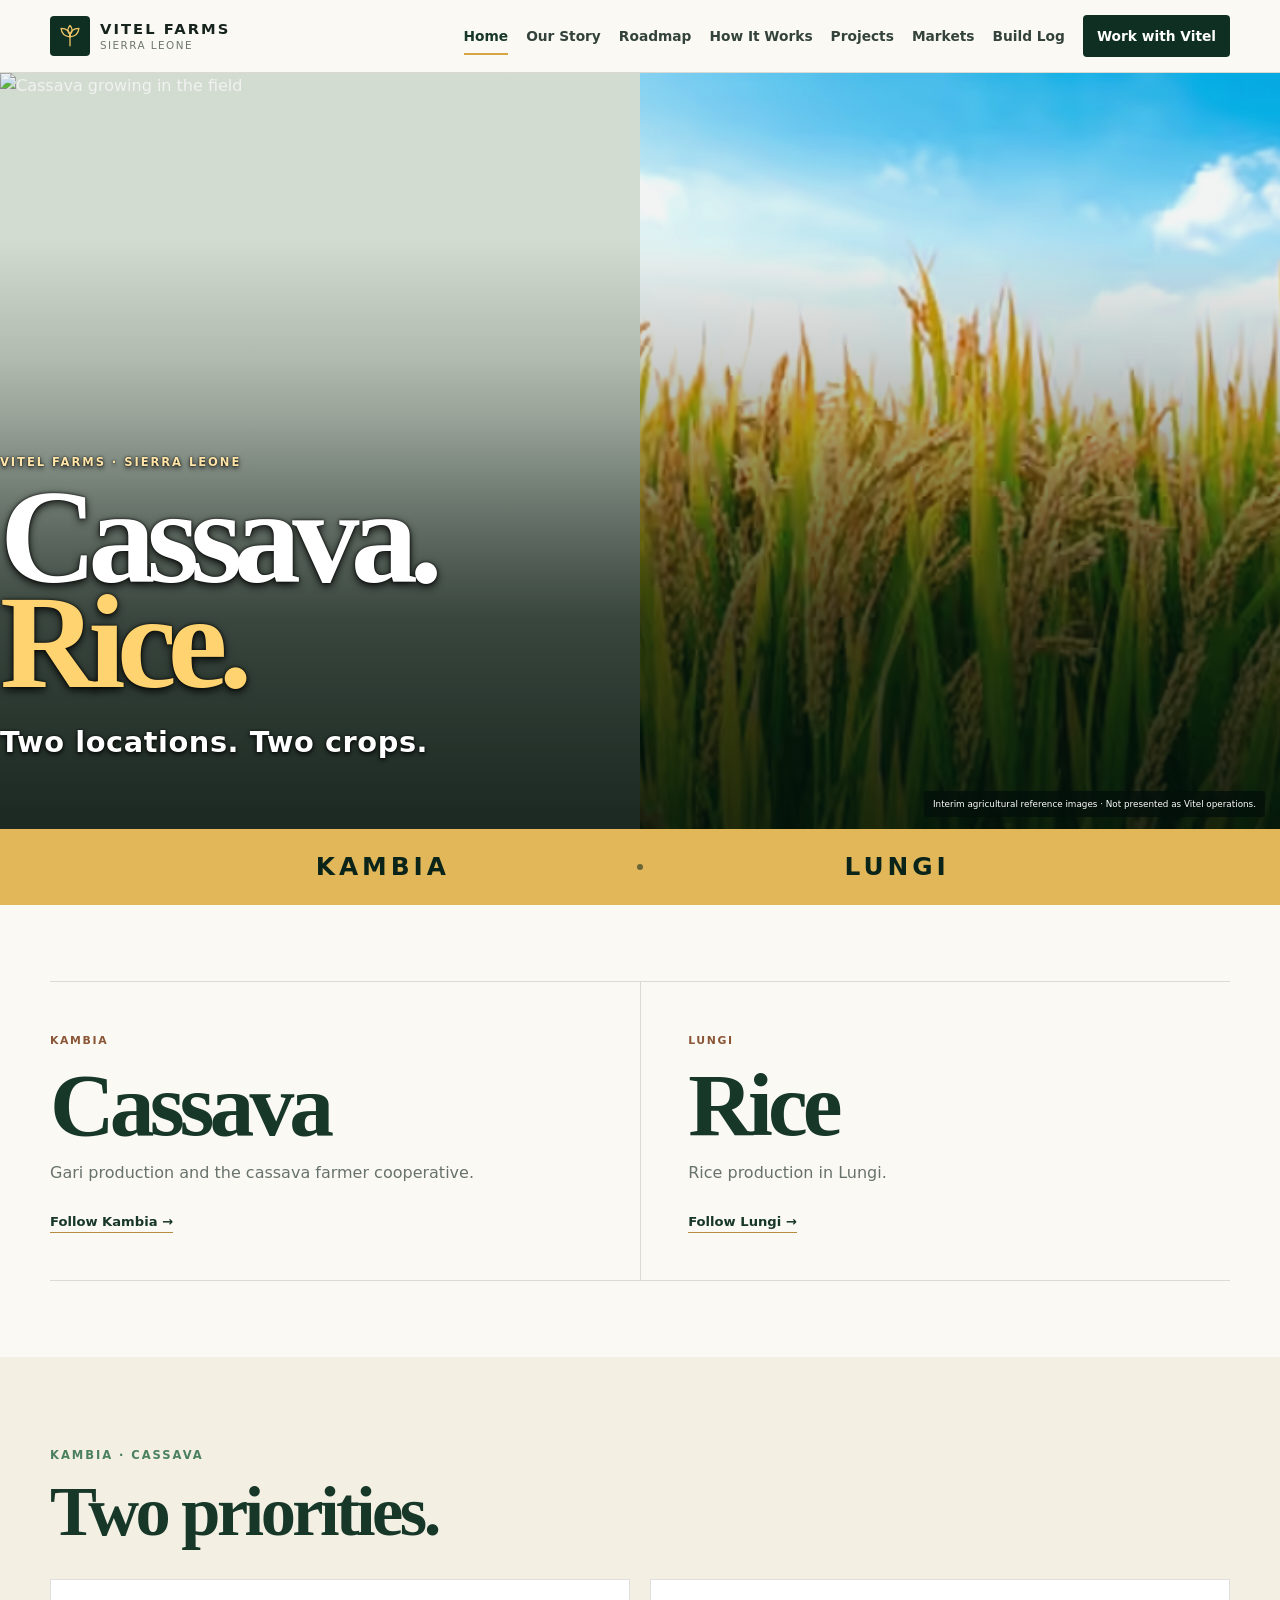
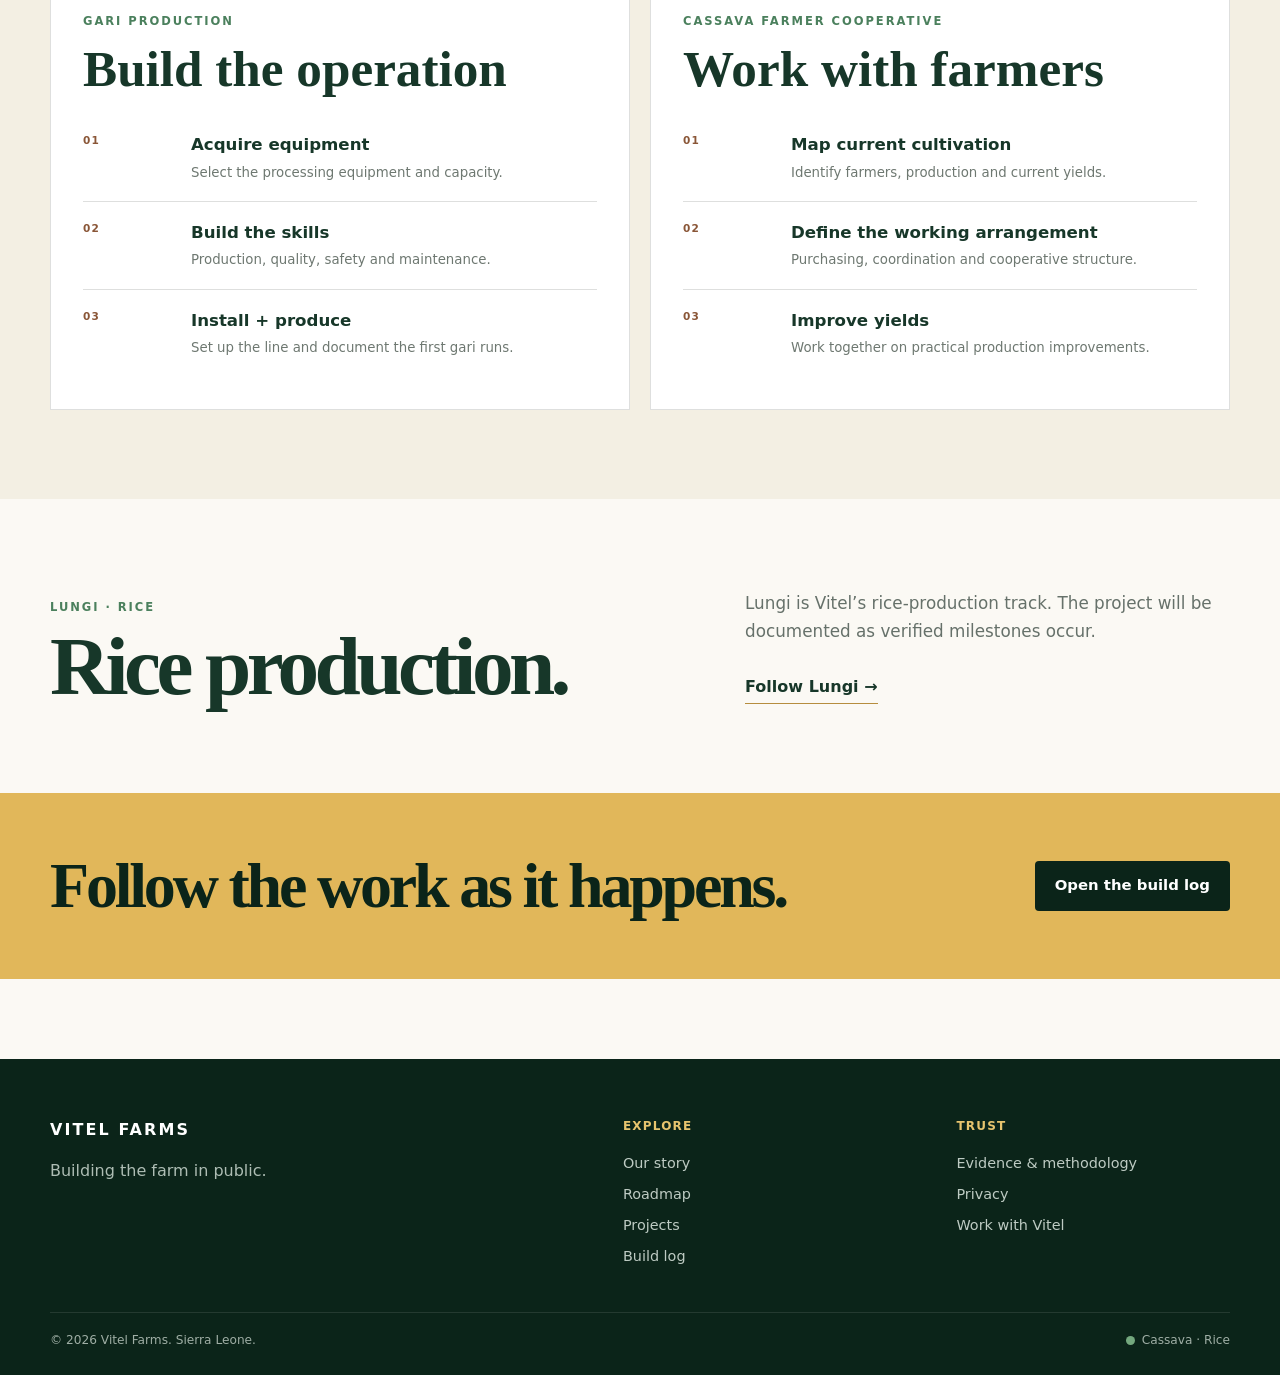
==== commit 6845c6d1: "Improve homepage text contrast" ====
--- a/index.html
+++ b/index.html
@@ -7,7 +7,7 @@
 <meta name="theme-color" content="#0b2419">
 <meta property="og:title" content="Vitel Farms · Cassava. Rice."><meta property="og:description" content="Two locations. Two crops. Kambia cassava. Lungi rice."><meta property="og:type" content="website"><meta property="og:site_name" content="Vitel Farms"><meta property="og:image" content="https://thetrevoryoung.github.io/vitel-farms-site/assets/img/vitel-social-card.jpg">
 <meta name="twitter:card" content="summary_large_image"><meta name="twitter:title" content="Vitel Farms · Cassava. Rice."><meta name="twitter:description" content="Two locations. Two crops. Kambia cassava. Lungi rice."><meta name="twitter:image" content="https://thetrevoryoung.github.io/vitel-farms-site/assets/img/vitel-social-card.jpg">
-<link rel="icon" href="assets/img/favicon.svg" type="image/svg+xml"><link rel="manifest" href="site.webmanifest"><link rel="stylesheet" href="assets/css/styles.css"><link rel="stylesheet" data-vitel-visual-refresh href="assets/css/visual-refresh.css"><link rel="stylesheet" href="assets/css/build-story.css">
+<link rel="icon" href="assets/img/favicon.svg" type="image/svg+xml"><link rel="manifest" href="site.webmanifest"><link rel="stylesheet" href="assets/css/styles.css"><link rel="stylesheet" data-vitel-visual-refresh href="assets/css/visual-refresh.css"><link rel="stylesheet" href="assets/css/build-story.css"><link rel="stylesheet" href="assets/css/accessibility-contrast.css">
 <script type="application/ld+json">{"@context":"https://schema.org","@type":"Organization","name":"Vitel Farms","founder":{"@type":"Person","name":"Trevor Young"},"description":"A Sierra Leonean agribusiness focused on cassava in Kambia and rice in Lungi.","areaServed":{"@type":"Country","name":"Sierra Leone"}}</script>
 </head>
 <body class="story-page crop-home">
--- a/assets/css/accessibility-contrast.css
+++ b/assets/css/accessibility-contrast.css
@@ -0,0 +1,32 @@
+/* Vitel Farms — accessibility-first contrast overrides */
+/* Keep photography bright while ensuring text remains legible over images. */
+.crop-hero-overlay{
+  background:linear-gradient(0deg,rgba(3,17,10,.82) 0%,rgba(3,17,10,.68) 28%,rgba(3,17,10,.28) 54%,rgba(3,17,10,.04) 78%) !important;
+}
+.crop-hero-overlay .eyebrow{
+  color:#ffe5a8 !important;
+  text-shadow:0 2px 5px rgba(0,0,0,.85),0 0 2px rgba(0,0,0,.9) !important;
+}
+.crop-hero-overlay h1{
+  color:#fff !important;
+  text-shadow:0 3px 8px rgba(0,0,0,.9),0 0 3px rgba(0,0,0,.9) !important;
+}
+.crop-hero-overlay h1 span{
+  color:#ffd36f !important;
+}
+.crop-hero-overlay p{
+  color:#fff !important;
+  text-shadow:0 2px 5px rgba(0,0,0,.9),0 0 2px rgba(0,0,0,.9) !important;
+}
+.crop-hero .story-credit{
+  background:rgba(3,17,10,.82);
+  color:#fff !important;
+  padding:6px 9px;
+  border-radius:3px;
+  text-shadow:none;
+}
+@media(max-width:650px){
+  .crop-hero-overlay{
+    background:linear-gradient(0deg,rgba(3,17,10,.84) 0%,rgba(3,17,10,.72) 42%,rgba(3,17,10,.30) 70%,rgba(3,17,10,.08) 100%) !important;
+  }
+}
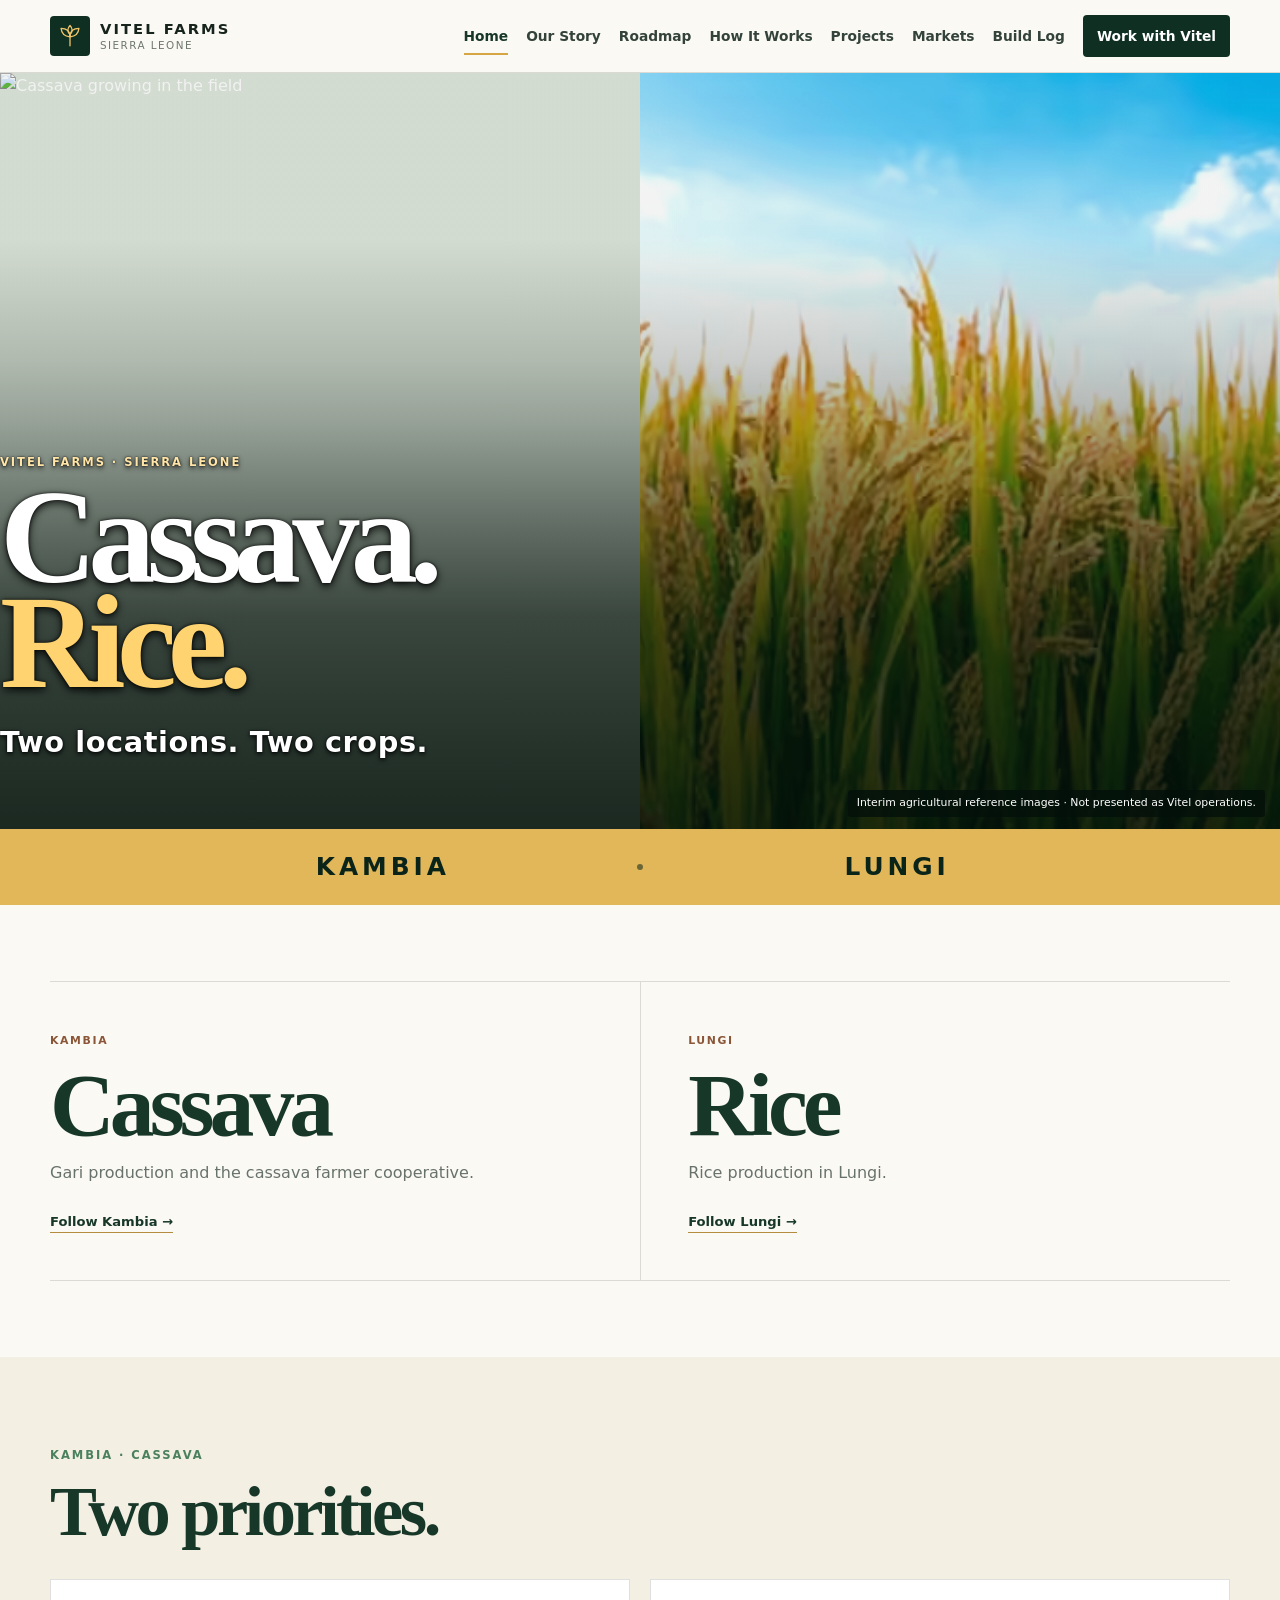
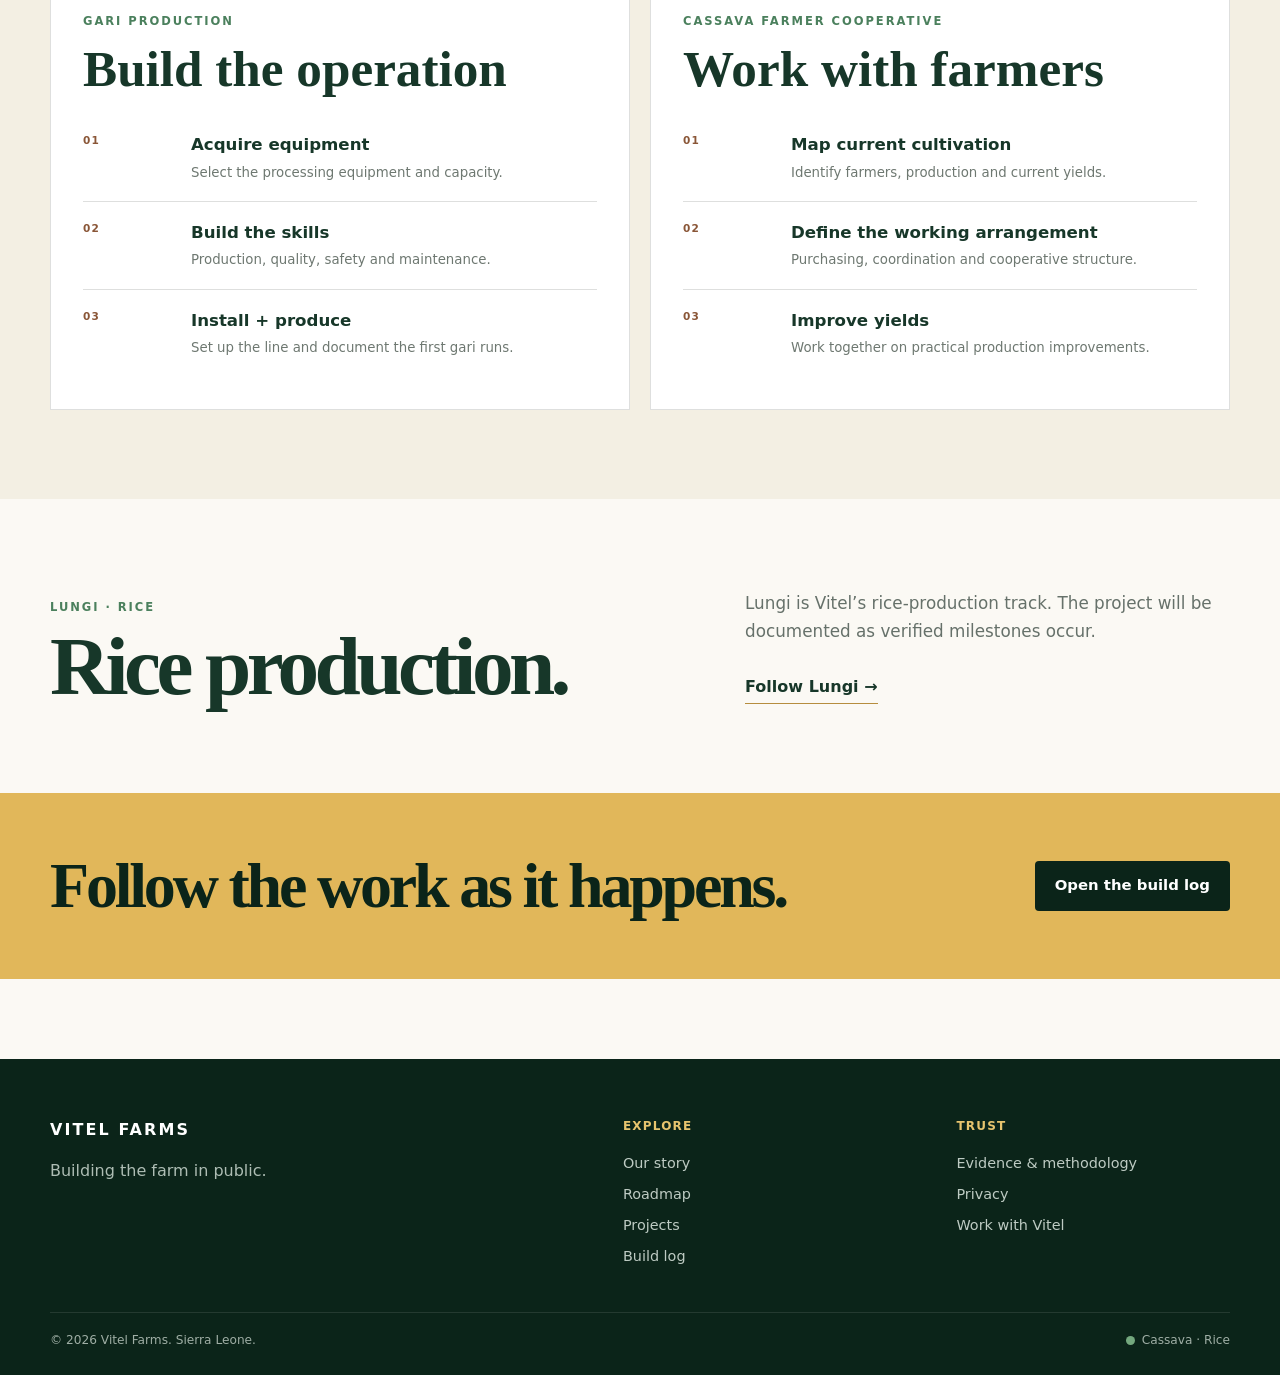
==== commit f54286dd: "Restore cassava hero image with stable direct source" ====
--- a/index.html
+++ b/index.html
@@ -16,7 +16,7 @@
 <main id="main">
 
 <section class="crop-hero" aria-label="Vitel Farms cassava and rice">
-<div class="crop-hero-image crop-hero-cassava"><img src="https://commons.wikimedia.org/wiki/Special:Redirect/file/Cassava_Farm.jpg" alt="Cassava growing in the field" loading="eager" fetchpriority="high"></div>
+<div class="crop-hero-image crop-hero-cassava"><img src="https://upload.wikimedia.org/wikipedia/commons/thumb/3/31/Cassava_Farm.jpg/1280px-Cassava_Farm.jpg" alt="Cassava growing in the field" loading="eager" fetchpriority="high" referrerpolicy="no-referrer"></div>
 <div class="crop-hero-image crop-hero-rice"><img src="assets/img/rice-home.avif" alt="Close-up rice plants with mature grain heads" loading="eager" fetchpriority="high"></div>
 <div class="crop-hero-overlay"><div class="shell"><div class="eyebrow">VITEL FARMS · SIERRA LEONE</div><h1>Cassava.<br><span>Rice.</span></h1><p>Two locations. Two crops.</p></div></div>
 <div class="story-credit">Interim agricultural reference images · Not presented as Vitel operations.</div>
--- a/assets/css/accessibility-contrast.css
+++ b/assets/css/accessibility-contrast.css
@@ -24,9 +24,12 @@
   padding:6px 9px;
   border-radius:3px;
   text-shadow:none;
+  font-size:.68rem;
+  line-height:1.35;
 }
 @media(max-width:650px){
   .crop-hero-overlay{
     background:linear-gradient(0deg,rgba(3,17,10,.84) 0%,rgba(3,17,10,.72) 42%,rgba(3,17,10,.30) 70%,rgba(3,17,10,.08) 100%) !important;
   }
+  .crop-hero .story-credit{font-size:.64rem;}
 }
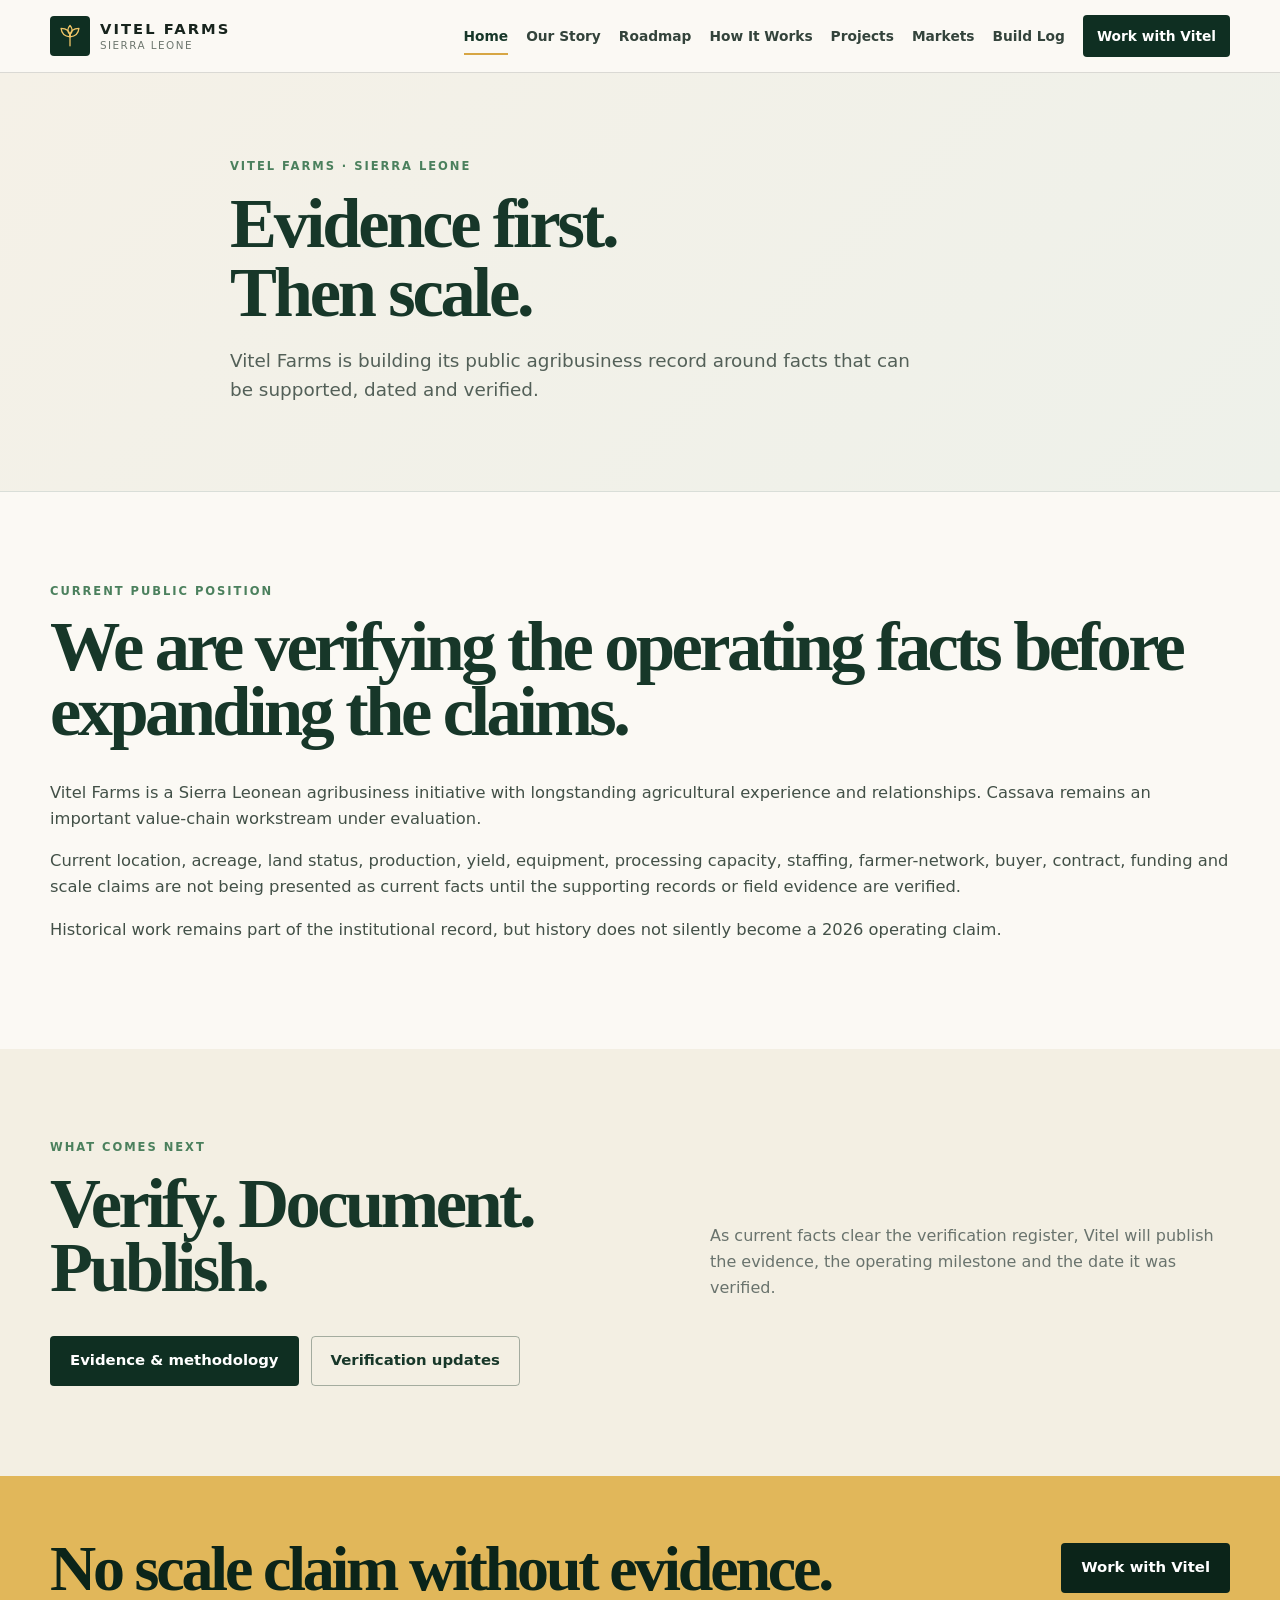
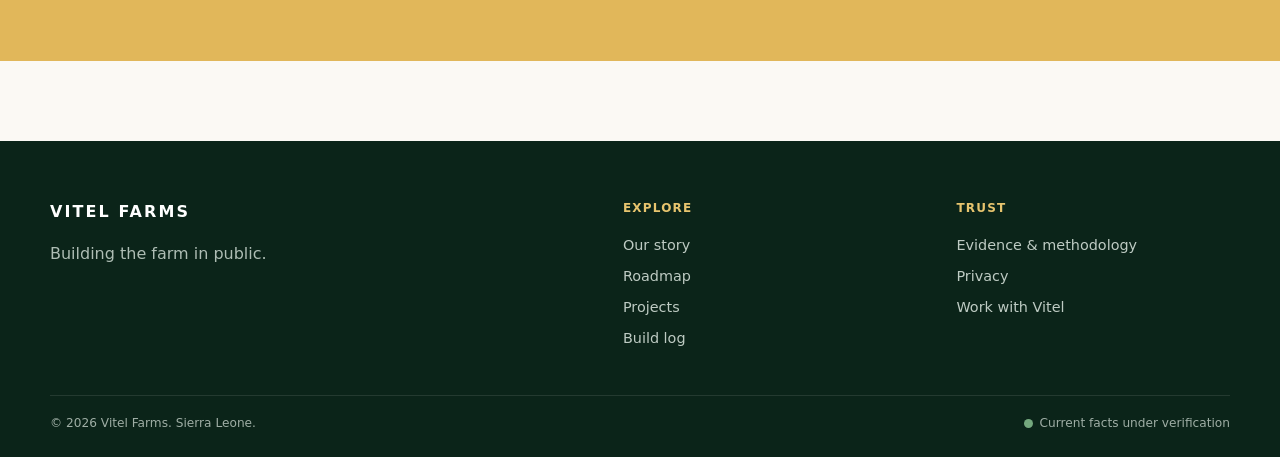
==== commit c1d3cc8a: "Align public homepage with current fact-verification gate" ====
--- a/index.html
+++ b/index.html
@@ -2,47 +2,24 @@
 <html lang="en">
 <head>
 <meta charset="utf-8"><meta name="viewport" content="width=device-width,initial-scale=1">
-<title>Vitel Farms Sierra Leone · Cassava and Rice</title>
-<meta name="description" content="Vitel Farms is focused on two crops in Sierra Leone: cassava in Kambia and rice in Lungi.">
+<title>Vitel Farms Sierra Leone · Evidence First</title>
+<meta name="description" content="Vitel Farms is a Sierra Leonean agribusiness initiative building an evidence-first public record before publishing current operating claims.">
 <meta name="theme-color" content="#0b2419">
-<meta property="og:title" content="Vitel Farms · Cassava. Rice."><meta property="og:description" content="Two locations. Two crops. Kambia cassava. Lungi rice."><meta property="og:type" content="website"><meta property="og:site_name" content="Vitel Farms"><meta property="og:image" content="https://thetrevoryoung.github.io/vitel-farms-site/assets/img/vitel-social-card.jpg">
-<meta name="twitter:card" content="summary_large_image"><meta name="twitter:title" content="Vitel Farms · Cassava. Rice."><meta name="twitter:description" content="Two locations. Two crops. Kambia cassava. Lungi rice."><meta name="twitter:image" content="https://thetrevoryoung.github.io/vitel-farms-site/assets/img/vitel-social-card.jpg">
+<meta property="og:title" content="Vitel Farms · Evidence First"><meta property="og:description" content="Current operating facts are being verified before public claims are expanded."><meta property="og:type" content="website"><meta property="og:site_name" content="Vitel Farms"><meta property="og:url" content="https://vitelfarms.com/">
+<link rel="canonical" href="https://vitelfarms.com/">
 <link rel="icon" href="assets/img/favicon.svg" type="image/svg+xml"><link rel="manifest" href="site.webmanifest"><link rel="stylesheet" href="assets/css/styles.css"><link rel="stylesheet" data-vitel-visual-refresh href="assets/css/visual-refresh.css"><link rel="stylesheet" href="assets/css/build-story.css"><link rel="stylesheet" href="assets/css/accessibility-contrast.css">
-<script type="application/ld+json">{"@context":"https://schema.org","@type":"Organization","name":"Vitel Farms","founder":{"@type":"Person","name":"Trevor Young"},"description":"A Sierra Leonean agribusiness focused on cassava in Kambia and rice in Lungi.","areaServed":{"@type":"Country","name":"Sierra Leone"}}</script>
+<script type="application/ld+json">{"@context":"https://schema.org","@type":"Organization","name":"Vitel Farms","founder":{"@type":"Person","name":"Trevor Young"},"description":"A Sierra Leonean agribusiness initiative using an evidence-first standard for current public operating claims.","areaServed":{"@type":"Country","name":"Sierra Leone"}}</script>
 </head>
-<body class="story-page crop-home">
+<body class="story-page">
 <a class="skip-link" href="#main">Skip to content</a>
 <header class="site-header"><div class="shell nav-wrap"><a class="brand" href="index.html" aria-label="Vitel Farms home"><span class="brand-mark" aria-hidden="true"><svg viewBox="0 0 64 64" role="img"><path d="M32 56V30"/><path d="M32 34C19 33 11 25 10 13c12 0 21 6 22 18"/><path d="M32 34c13-1 21-9 22-21-12 0-21 6-22 18"/><path d="M32 28C25 22 25 13 32 6c7 7 7 16 0 22"/></svg></span><span class="brand-copy"><strong>VITEL FARMS</strong><small>Sierra Leone</small></span></a><button class="menu-toggle" aria-label="Open navigation" aria-expanded="false"><span></span><span></span><span></span></button><nav class="main-nav"></nav></div></header>
 <main id="main">
-
-<section class="crop-hero" aria-label="Vitel Farms cassava and rice">
-<div class="crop-hero-image crop-hero-cassava"><img src="https://upload.wikimedia.org/wikipedia/commons/thumb/3/31/Cassava_Farm.jpg/1280px-Cassava_Farm.jpg" alt="Cassava growing in the field" loading="eager" fetchpriority="high" referrerpolicy="no-referrer"></div>
-<div class="crop-hero-image crop-hero-rice"><img src="assets/img/rice-home.avif" alt="Close-up rice plants with mature grain heads" loading="eager" fetchpriority="high"></div>
-<div class="crop-hero-overlay"><div class="shell"><div class="eyebrow">VITEL FARMS · SIERRA LEONE</div><h1>Cassava.<br><span>Rice.</span></h1><p>Two locations. Two crops.</p></div></div>
-<div class="story-credit">Interim agricultural reference images · Not presented as Vitel operations.</div>
-</section>
-
-<div class="story-strip crop-location-strip"><div class="shell"><span>Kambia</span><i></i><span>Lungi</span></div></div>
-
-<section class="story-section crop-intro"><div class="shell">
-<div class="crop-summary-grid">
-<a class="crop-summary-card" href="cassava.html"><span>KAMBIA</span><h2>Cassava</h2><p>Gari production and the cassava farmer cooperative.</p><strong>Follow Kambia →</strong></a>
-<a class="crop-summary-card" href="rice.html"><span>LUNGI</span><h2>Rice</h2><p>Rice production in Lungi.</p><strong>Follow Lungi →</strong></a>
-</div>
-</div></section>
-
-<section class="story-section cream"><div class="shell"><div class="story-head"><div><div class="eyebrow">KAMBIA · CASSAVA</div><h2>Two priorities.</h2></div></div>
-<div class="two-track">
-<article class="track-panel"><div class="eyebrow">GARI PRODUCTION</div><h3>Build the operation</h3><div class="track-steps"><div class="track-step"><b>01</b><div><strong>Acquire equipment</strong><small>Select the processing equipment and capacity.</small></div></div><div class="track-step"><b>02</b><div><strong>Build the skills</strong><small>Production, quality, safety and maintenance.</small></div></div><div class="track-step"><b>03</b><div><strong>Install + produce</strong><small>Set up the line and document the first gari runs.</small></div></div></div></article>
-<article class="track-panel"><div class="eyebrow">CASSAVA FARMER COOPERATIVE</div><h3>Work with farmers</h3><div class="track-steps"><div class="track-step"><b>01</b><div><strong>Map current cultivation</strong><small>Identify farmers, production and current yields.</small></div></div><div class="track-step"><b>02</b><div><strong>Define the working arrangement</strong><small>Purchasing, coordination and cooperative structure.</small></div></div><div class="track-step"><b>03</b><div><strong>Improve yields</strong><small>Work together on practical production improvements.</small></div></div></div></article>
-</div></div></section>
-
-<section class="story-section lungi-focus"><div class="shell"><div class="focus-row"><div><div class="eyebrow">LUNGI · RICE</div><h2>Rice production.</h2></div><div><p>Lungi is Vitel’s rice-production track. The project will be documented as verified milestones occur.</p><a class="text-link" href="rice.html">Follow Lungi →</a></div></div></div></section>
-
-<section class="story-final"><div class="shell"><h2>Follow the work as it happens.</h2><a class="btn" href="updates.html">Open the build log</a></div></section>
-
+<section class="page-hero"><div class="shell narrow"><div class="eyebrow">VITEL FARMS · SIERRA LEONE</div><h1>Evidence first.<br>Then scale.</h1><p>Vitel Farms is building its public agribusiness record around facts that can be supported, dated and verified.</p></div></section>
+<section class="story-section"><div class="shell"><div class="story-head"><div><div class="eyebrow">CURRENT PUBLIC POSITION</div><h2>We are verifying the operating facts before expanding the claims.</h2></div></div><div class="prose"><p>Vitel Farms is a Sierra Leonean agribusiness initiative with longstanding agricultural experience and relationships. Cassava remains an important value-chain workstream under evaluation.</p><p>Current location, acreage, land status, production, yield, equipment, processing capacity, staffing, farmer-network, buyer, contract, funding and scale claims are not being presented as current facts until the supporting records or field evidence are verified.</p><p>Historical work remains part of the institutional record, but history does not silently become a 2026 operating claim.</p></div></div></section>
+<section class="story-section cream"><div class="shell"><div class="story-head"><div><div class="eyebrow">WHAT COMES NEXT</div><h2>Verify. Document. Publish.</h2></div><p>As current facts clear the verification register, Vitel will publish the evidence, the operating milestone and the date it was verified.</p></div><div class="button-row"><a class="btn primary" href="evidence.html">Evidence &amp; methodology</a><a class="btn secondary" href="updates.html">Verification updates</a></div></div></section>
+<section class="story-final"><div class="shell"><h2>No scale claim without evidence.</h2><a class="btn" href="contact.html">Work with Vitel</a></div></section>
 </main>
-<footer class="site-footer"><div class="shell footer-grid"><div><div class="footer-brand">VITEL FARMS</div><p>Cassava in Kambia. Rice in Lungi.</p></div><div><h3>Explore</h3></div><div><h3>Trust</h3></div></div><div class="shell footer-bottom"><span>© <span data-year>2026</span> Vitel Farms. Sierra Leone.</span><span class="status-pill"><i></i> Cassava · Rice</span></div></footer>
+<footer class="site-footer"><div class="shell footer-grid"><div><div class="footer-brand">VITEL FARMS</div><p>Evidence-first agribusiness development.</p></div><div><h3>Explore</h3></div><div><h3>Trust</h3></div></div><div class="shell footer-bottom"><span>© <span data-year>2026</span> Vitel Farms. Sierra Leone.</span><span class="status-pill"><i></i> Current facts under verification</span></div></footer>
 <script src="assets/js/config.js"></script><script src="assets/js/main.js"></script>
 </body>
 </html>
